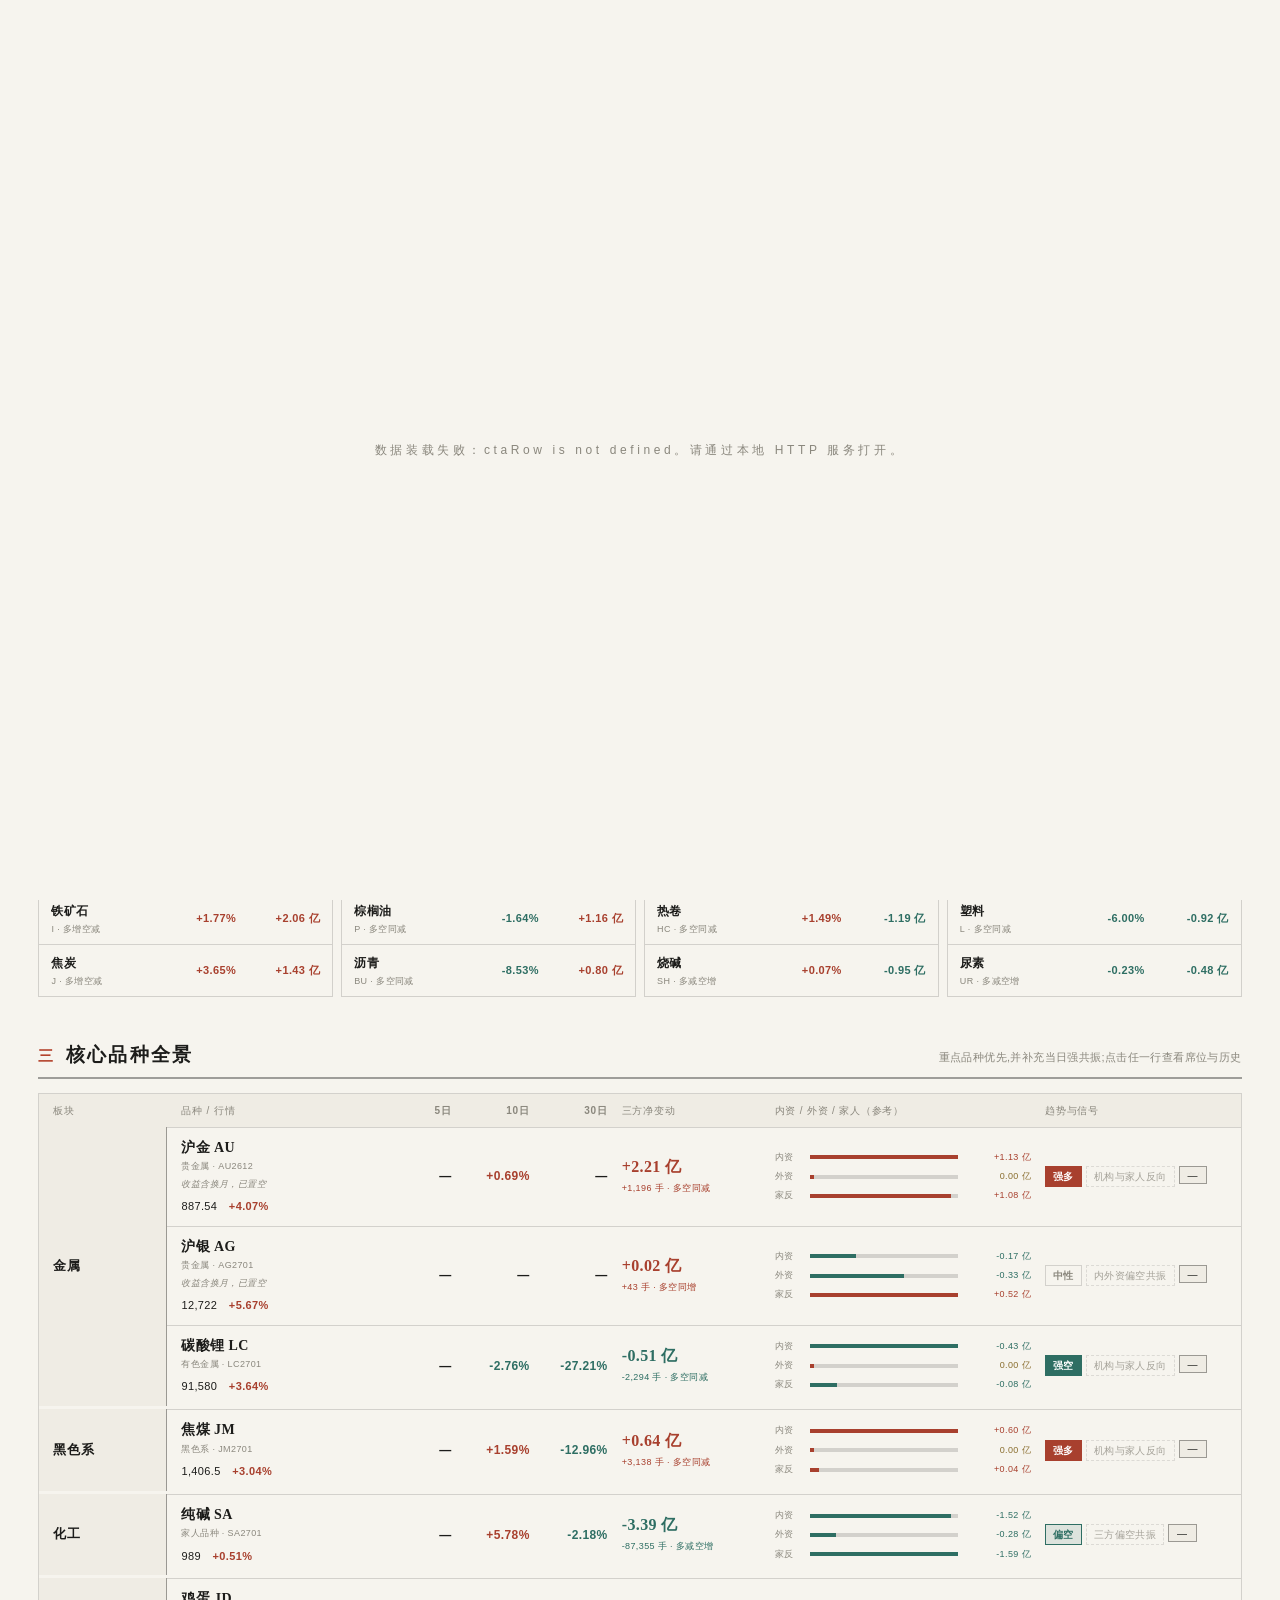
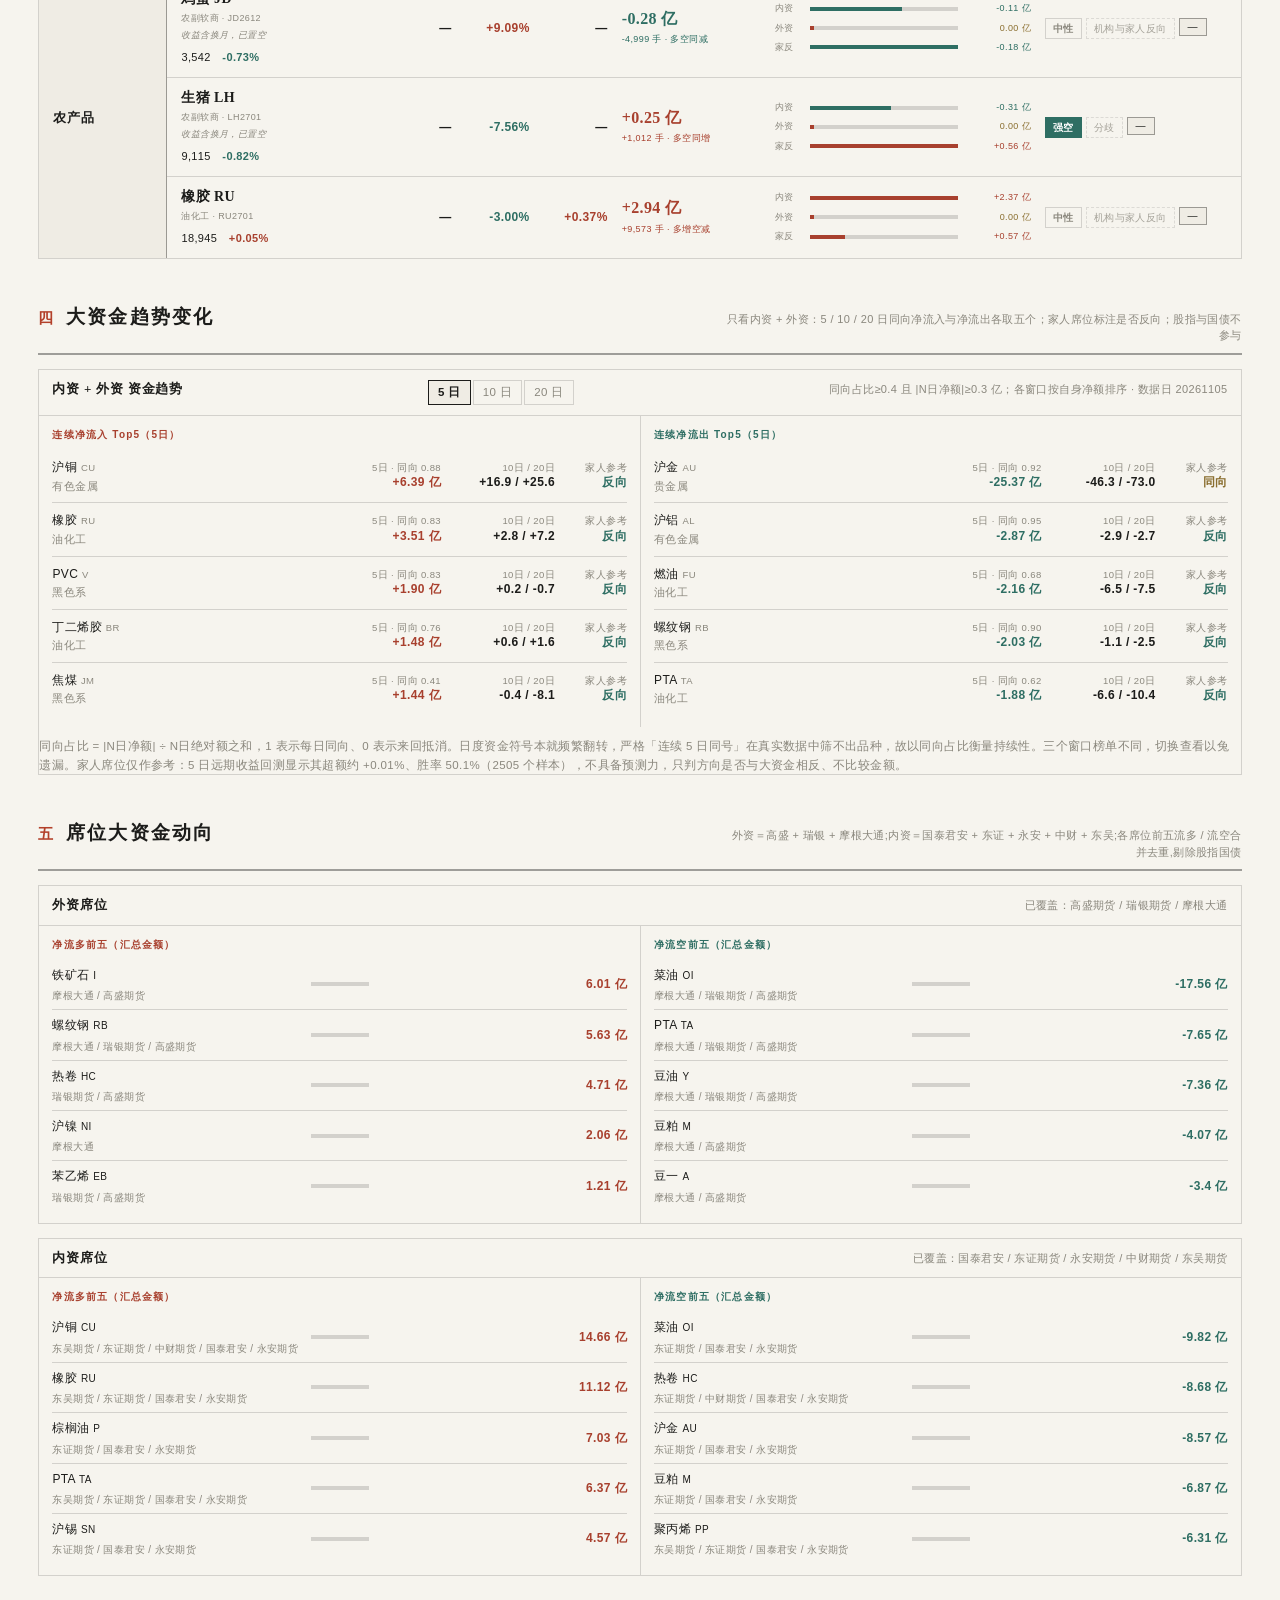
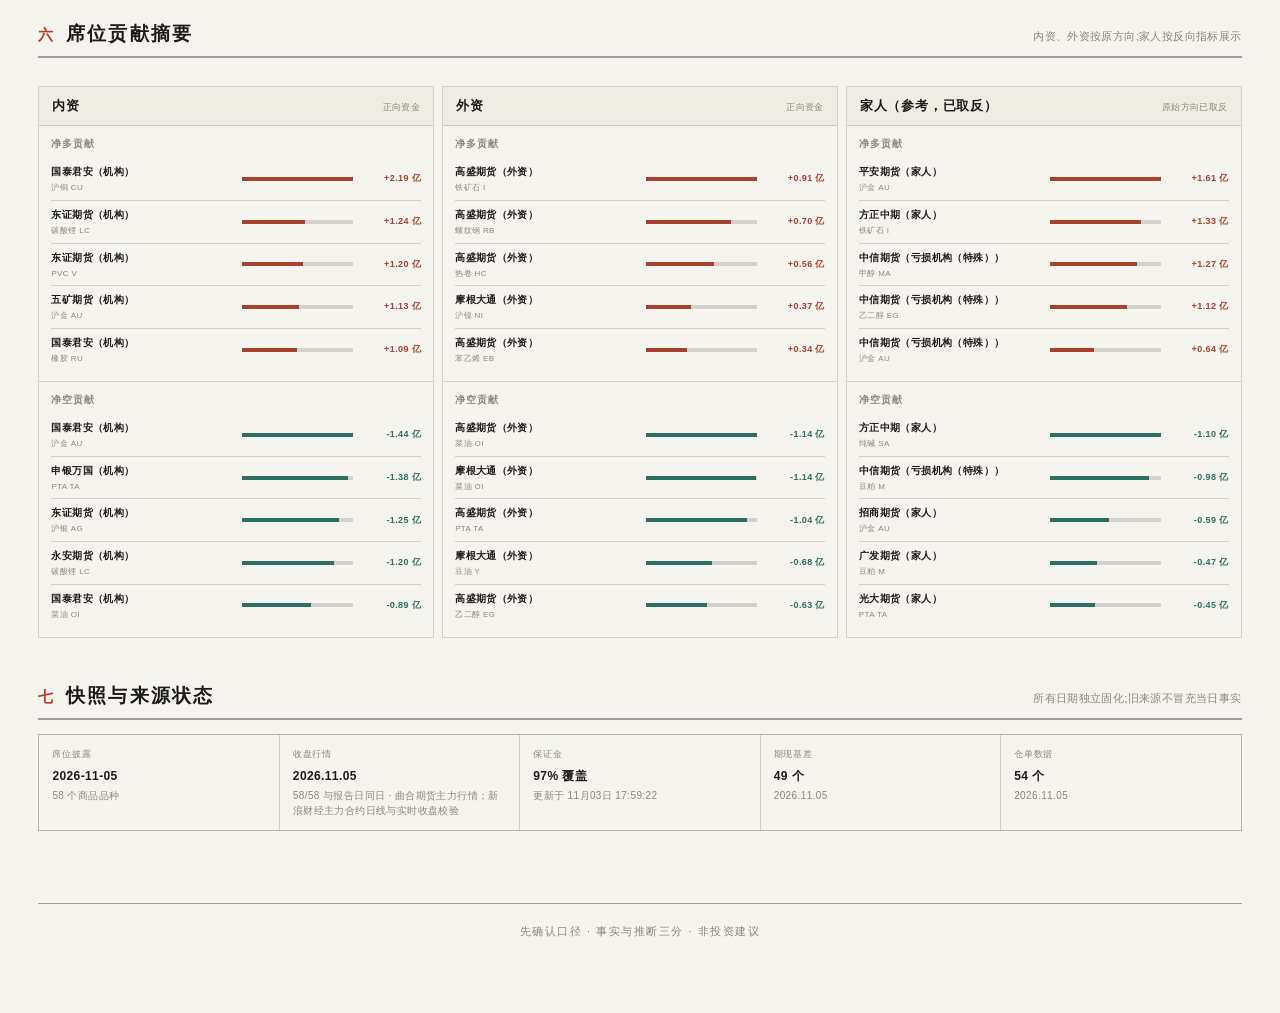
==== index.html @ 6e3cda0b "fix(ui): 修复大资金板块文字溢出；5/10/20 分窗口切换；家人降为参考、CTA 提主位 1) 文字溢出（用户截图反馈）    根因：.netflow-block .sector-item " ====
<!doctype html>
<html lang="zh-CN">
<head>
  <meta charset="utf-8">
  <script>
    /* 主题防闪白：在任何 CSS/图片渲染前恢复持久化主题；
       无保存值时回退跟随系统 prefers-color-scheme */
    (function () {
      try {
        var saved = localStorage.getItem('frv2.theme');
        var theme = (saved === 'dark' || saved === 'light')
          ? saved
          : (window.matchMedia && window.matchMedia('(prefers-color-scheme: dark)').matches ? 'dark' : 'light');
        document.documentElement.setAttribute('data-theme', theme);
      } catch (e) { /* localStorage 不可用时保持 CSS 默认亮色 */ }
    })();
  </script>
  <meta name="viewport" content="width=device-width, initial-scale=1">
  <title>投研全景</title>
  <link rel="icon" href="./favicon.svg" type="image/svg+xml">
  <!--
    正式版 · v2 全套设计(2026-09-04 起为默认首页;旧版设计已下线,历史版本见 git):
    - 数据与交互内核 100% 同源根目录 app.js / history-store.js / journal-sync.js,零拷贝零漂移
    - DOM 骨架保留全部渲染目标 id 与 data-view 事件委托属性,仅视觉层换数字花园设计语言
    - 设计 token 见 styles-v2.css 头部;旧版配色变量在此处做别名映射(--bull→--up 等)
    - 字体走系统栈(--serif/--sans 已含 PingFang/雅黑回退),不请求外网字体,国内首屏无阻塞
  -->
  <!--
    首屏数据预热(2026-10-23):head 解析到这里就把「索引 -> 最新快照」两跳发出去,与 CSS/JS 下载并行。
    必须放在下面的 <link rel=stylesheet> 之前——内联脚本会被未完成的样式表阻塞执行,放后面等于没预热。
    app.js 启动后直接复用 window.__bootData,省掉两整跳串行往返(国内到 github.io 单跳 0.5~2s)。
    失败时返回 null,app.js 自动回退到原来的 fetchWithRetry 路径,不影响可用性。
  -->
  <script>
    window.__bootData = (function () {
      function getJson(url) {
        return fetch(url, {cache: "no-cache"}).then(function (r) {
          if (!r.ok) throw new Error(url + " " + r.status);
          return r.json();
        });
      }
      return getJson("./data/dashboard-meta.json")
        .then(function (meta) {
          return getJson("./data/snapshots/" + meta.latestDate + ".json")
            .then(function (snapshot) { return {meta: meta, snapshot: snapshot}; });
        })
        .catch(function () { return null; });
    })();
  </script>
  <link rel="stylesheet" href="./styles-v2.css?v=20261106-bmtabs">
</head>
<body>
  <div id="app" class="app-shell" data-ready="false">

    <!-- 顶栏(花园式,替代旧侧栏;app.js 以 data-view 属性委托,结构可自由重排) -->
    <header class="site-head">
      <div class="brand">
        <span class="seal">投</span>
        <div class="brand-text">
          <strong class="brand-name">投研工作站</strong>
          <small class="brand-sub">INVESTMENT RESEARCH</small>
        </div>
      </div>
      <nav class="site-nav" aria-label="主导航">
        <button class="nav-item is-active" data-view="overview">总览</button>
        <button class="nav-item" data-view="detail">品种详情</button>
        <button class="nav-item" data-view="instruments">品种全景</button>
        <button class="nav-item" data-view="cta">CTA 评分</button>
        <button class="nav-item" data-view="decisions">交易日志</button>
        <button class="nav-item" data-view="history">历史回看</button>
        <button class="nav-item" data-view="ashare">A股仪表盘</button>
        <button class="nav-item" data-view="usmarket">美股美债</button>
        <button class="nav-item" data-view="macro">观澜</button>
        <button class="taiji" id="themeBtn" type="button" aria-label="日夜切换">
          <svg viewBox="0 0 24 24" aria-hidden="true">
            <circle class="t-ring" cx="12" cy="12" r="9.5"/>
            <path class="t-s" d="M12 2.5a9.5 9.5 0 0 1 0 19 a4.75 4.75 0 0 1 0-9.5 a4.75 4.75 0 0 0 0-9.5z"/>
            <circle class="t-dot" cx="12" cy="12" r="1.7"/>
          </svg>
        </button>
      </nav>
    </header>

    <main class="workspace">

      <!-- 工作区页头 -->
      <header class="workspace-header">
        <div>
          <div class="eyebrow">POSITIONING · MARGIN FLOW · TREND · RISK</div>
          <h1>投研全景</h1>
        </div>
        <div class="header-meta">
          <span class="meta-label">数据日期</span>
          <button id="calBtn" class="date-link" type="button" aria-label="切换数据日期">
            <b id="dateText">—</b>
            <svg viewBox="0 0 24 24" aria-hidden="true"><rect x="3" y="5" width="18" height="16" rx="2"/><path d="M3 10h18M8 3v4M16 3v4"/></svg>
          </button>
          <span id="freshnessBadge" class="status-pill"></span>
          <!-- 日历弹层 -->
          <div id="calPanel" class="cal" hidden>
            <div class="cal-head">
              <button id="calPrev" class="cal-nav" type="button" aria-label="上一月">‹</button>
              <strong id="calTitle">—</strong>
              <button id="calNext" class="cal-nav" type="button" aria-label="下一月">›</button>
            </div>
            <div class="cal-grid cal-week"><span>日</span><span>一</span><span>二</span><span>三</span><span>四</span><span>五</span><span>六</span></div>
            <div id="calDays" class="cal-grid cal-days"></div>
            <p class="cal-foot"><span class="c-dot"></span>有快照的交易日 · 点击切换</p>
          </div>
        </div>
      </header>

      <!-- 一 总览 -->
      <section id="view-overview" class="view is-active" aria-labelledby="overview-title">
        <h2 id="overview-title" class="sr-only">总览</h2>
        <div id="summaryStrip" class="summary-strip"></div>

        <div class="section-heading">
          <div><span class="section-index">一</span><h2>今日三方强共振</h2></div>
          <p>口径:内资 + 外资 − 家人,按三方净保证金金额列示前五多与前五空</p>
        </div>
        <div id="resonanceFocus" class="focus-grid"></div>

        <div class="section-heading">
          <div><span class="section-index">二</span><h2>席位方向潮汐</h2></div>
          <p>三方席位合成净变化 × 主力合约涨跌,区分增仓与减仓驱动</p>
        </div>
        <div id="tideGrid" class="tide-grid"></div>

        <div class="section-heading">
          <div><span class="section-index">三</span><h2>核心品种全景</h2></div>
          <p>重点品种优先,并补充当日强共振;点击任一行查看席位与历史</p>
        </div>
        <div id="corePanorama" class="core-panorama"></div>

        <div class="section-heading">
          <div><span class="section-index">四</span><h2>大资金趋势变化</h2></div>
          <p>只看内资 + 外资：5 / 10 / 20 日同向净流入与净流出各取五个；家人席位标注是否反向；股指与国债不参与</p>
        </div>
        <div id="netFlowGrid" class="netflow-grid"></div>

        <div class="section-heading">
          <div><span class="section-index">五</span><h2>席位大资金动向</h2></div>
          <p>外资＝高盛 + 瑞银 + 摩根大通;内资＝国泰君安 + 东证 + 永安 + 中财 + 东吴;各席位前五流多 / 流空合并去重,剔除股指国债</p>
        </div>
        <div id="seatFlowGrid" class="seatflow-grid"></div>

        <div class="section-heading">
          <div><span class="section-index">六</span><h2>席位贡献摘要</h2></div>
          <p>内资、外资按原方向;家人按反向指标展示</p>
        </div>
        <div id="brokerHighlights" class="broker-highlights"></div>

        <div class="section-heading">
          <div><span class="section-index">七</span><h2>快照与来源状态</h2></div>
          <p>所有日期独立固化;旧来源不冒充当日事实</p>
        </div>
        <div id="overviewStatus" class="overview-status"></div>
      </section>

      <!-- 二 品种详情 -->
      <section id="view-detail" class="view" aria-labelledby="detail-view-title">
        <h2 id="detail-view-title" class="sr-only">品种详情</h2>
        <div class="detail-filter-shell">
          <div class="filter-bar">
            <select id="detailSectorFilter" aria-label="筛选详情板块"><option value="all">全部板块</option></select>
            <select id="detailSymbolFilter" aria-label="选择详情品种"><option value="">选择品种</option></select>
            <label class="search-field"><span class="sr-only">搜索详情品种</span><input id="detailSearchInput" type="search" placeholder="搜索品种或代码"></label>
          </div>
        </div>
        <div id="detailWorkspace"></div>
      </section>

      <!-- 三 品种全景 -->
      <section id="view-instruments" class="view" aria-labelledby="instrument-title">
        <div class="section-heading top-heading">
          <div><span class="section-index">九</span><h2 id="instrument-title">全部品种深度</h2></div>
          <p>存量净持仓、今日边际与保证金净变化同屏对比</p>
        </div>
        <div class="filter-bar">
          <select id="sectorFilter" aria-label="选择板块"><option value="all">全部板块</option></select>
          <select id="symbolFilter" aria-label="选择品种"><option value="all">全部品种</option></select>
          <label class="search-field"><span class="sr-only">搜索品种</span><input id="searchInput" type="search" placeholder="搜索品种或代码"></label>
          <div class="segmented" role="group" aria-label="选择方向">
            <button class="is-active" data-direction="all">全部</button>
            <button data-direction="bullish">净多</button>
            <button data-direction="bearish">净空</button>
          </div>
        </div>
        <div class="instrument-layout instrument-layout-full">
          <div class="table-wrap">
            <table class="instrument-table">
              <thead><tr><th>品种</th><th>席位合成方向</th><th>信号</th><th>收盘 / 涨跌</th><th>三方手数</th><th>内资 / 外资 / 家人反向</th></tr></thead>
              <tbody id="instrumentRows"></tbody>
            </table>
          </div>
        </div>
      </section>

      <!-- 四 CTA 评分 -->
      <section id="view-cta" class="view" aria-labelledby="cta-title">
        <div class="section-heading top-heading">
          <div><span class="section-index">十</span><h2 id="cta-title">CTA 截面评分</h2></div>
          <p>量价、席位存量、席位边际、基差仓单与期权偏度按可用权重重算</p>
        </div>
        <div class="filter-bar">
          <select id="ctaSectorFilter" aria-label="选择 CTA 板块"><option value="all">全部板块</option></select>
          <label class="search-field"><span class="sr-only">搜索 CTA 品种</span><input id="ctaSearchInput" type="search" placeholder="搜索品种或代码"></label>
          <select id="ctaDirectionFilter" aria-label="选择 CTA 方向"><option value="all">全部方向</option><option value="强多">强多</option><option value="偏多">偏多</option><option value="中性">中性</option><option value="偏空">偏空</option><option value="强空">强空</option></select>
          <div class="cta-quick-focus" aria-label="技术观察快捷选择"><span>技术观察</span><button type="button" data-cta-focus-symbol="SC">SC</button><button type="button" data-cta-focus-symbol="AU">AU</button><button type="button" data-cta-focus-symbol="AG">AG</button></div>
        </div>
        <div id="ctaSummary" class="summary-strip cta-summary"></div>
        <div class="cta-layout">
          <div class="table-wrap"><table class="instrument-table cta-table"><thead><tr><th>排名</th><th>品种</th><th>板块</th><th>趋势</th><th>席位</th><th>一致性</th><th>分数</th><th>覆盖</th><th>信号</th></tr></thead><tbody id="ctaRows"></tbody></table></div>
          <aside class="detail-panel cta-detail" aria-live="polite"><div id="ctaDetail"></div><div id="ctaFocusTechnical"></div></aside>
        </div>
      </section>

      <!-- 五 历史回看 -->
      <section id="view-decisions" class="view" aria-labelledby="decision-title">
        <div class="section-heading top-heading">
          <div><span class="section-index">十三</span><h2 id="decision-title">交易日志</h2></div>
          <p>先选交易状态，表单随之增减；选「已平仓」保存 = 发布归档，固定到下方记录（可撤回）；删除 = 本地与云端一并移除</p>
        </div>
        <div class="filter-bar decision-filter-bar">
          <select id="decisionSectorFilter" aria-label="按板块筛选决策品种"><option value="all">全部板块</option></select>
          <select id="decisionSymbolFilter" aria-label="筛选决策品种"><option value="all">全部品种</option></select>
          <label class="search-field"><span class="sr-only">搜索决策品种</span><input id="decisionSearchInput" type="search" placeholder="搜索品种或代码"></label>
        </div>
        <div id="decisionSignals" class="decision-signals"></div>
        <div class="decision-layout">
          <section class="decision-list-shell"><h3>进行中的复盘</h3><div id="decisionList"></div></section>
          <section id="decisionEditor" class="decision-editor"></section>
        </div>
        <div class="section-heading top-heading">
          <div><span class="section-index">十三·甲</span><h2>策略规则</h2></div>
          <p>区间回归与向上突破是两个方向相反的策略,分开记账;规则是稳定文件,改一次写进修订记录;填复盘卡时自动带出当前版本要点</p>
        </div>
        <div id="strategyRulesList" class="strategy-rules-panel"></div>
        <div class="section-heading top-heading">
          <div><span class="section-index">十三·乙</span><h2>月度检视</h2></div>
          <p>分策略胜率/平均盈亏/期望、计划内外期望差、止损后反向统计,加策略规则卡的月度 6 问</p>
        </div>
        <div id="monthlyReviewPanel" class="monthly-review-panel"></div>
        <div class="section-heading top-heading">
          <div><span class="section-index">十四</span><h2>品种历史操作回看</h2></div>
          <div class="history-heading-actions">
            <span id="cloudSyncStatus" class="history-sync-status" title="私有数据仓同步状态"></span>
            <button id="cloudSyncBtn" class="history-export-btn" type="button" title="配置或使用 GitHub Token,把复盘同步到私有数据仓(跨设备)">🔐 云端同步</button>
            <button id="exportUserJournalBtn" class="history-export-btn" type="button" title="备用通道:把工作台新写的复盘导出为 JSON">📤 导出备份</button>
          </div>
          <p>已发布的复盘按品种归档;同一品种的开仓、加仓、减仓、平仓串成时间线;进行中的卡片只留在上方工作区</p>
        </div>
        <div id="historySummary" class="summary-strip history-summary"></div>
        <div class="history-layout">
          <aside id="historySymbolList" class="history-symbol-list" aria-label="历史品种列表"></aside>
          <div id="historyTimeline" class="history-timeline"></div>
        </div>
      </section><section id="view-history" class="view" aria-labelledby="history-title">
        <div class="section-heading top-heading">
          <div><span class="section-index">十一</span><h2 id="history-title">历史快照与信号路径</h2></div>
          <p>按披露日重放,不覆盖旧数据</p>
        </div>
        <div id="historyControls" class="history-controls"></div>
        <div id="historyPanel" class="history-panel"></div>
        <div class="section-heading top-heading">
          <div><span class="section-index">十二</span><h2>数据状态</h2></div>
          <p>披露、保证金、行情与基本面来源分开标记</p>
        </div>
        <div id="statusPanel" class="status-panel"></div>
        <div id="ashareStatusPanel" class="status-panel" style="margin-top:12px"></div>
        <div id="usmarketStatusPanel" class="status-panel" style="margin-top:12px"></div>
        <div id="macroStatusPanel" class="status-panel" style="margin-top:12px"></div>
      </section>

      <!-- A股每日仪表盘(独立子站iframe, 数据与期货完全解耦) -->
      <section id="view-ashare" class="view" aria-labelledby="ashare-title">
        <div class="section-heading top-heading">
          <div><span class="section-index">附</span><h2 id="ashare-title">A股每日仪表盘</h2></div>
          <p>行业轮动 / 资金流向 / 风格与短线情绪 · 按日快照, 与期货数据管道独立</p>
        </div>
        <div class="ashare-wrap">
          <div class="ashare-bar">
            <span id="ashareStatus" class="ashare-status">子站加载中…</span>
            <a id="ashareOpen" class="ashare-open" href="./a-share/" target="_blank" rel="noopener">新窗口打开 ↗</a>
          </div>
          <iframe id="ashareFrame" class="ashare-frame" src="./a-share/" title="A股每日仪表盘" loading="lazy"></iframe>
        </div>
      </section>

      <!-- 美股与美债复盘仪表盘(独立子站iframe, 与期货/A股数据管道完全解耦) -->
      <section id="view-usmarket" class="view" aria-labelledby="usmarket-title">
        <div class="section-heading top-heading">
          <div><span class="section-index">附</span><h2 id="usmarket-title">美股与美债复盘仪表盘</h2></div>
          <p>隔夜速览 / 板块轮动 / 七巨头与AI科技股 / 美元流动性与风险偏好 / 收益率曲线与三因子 · 按美东交易日快照</p>
        </div>
        <div class="ashare-wrap">
          <div class="ashare-bar">
            <span id="usmarketStatus" class="ashare-status">子站加载中…</span>
            <a id="usmarketOpen" class="ashare-open" href="./us-market/" target="_blank" rel="noopener">新窗口打开 ↗</a>
          </div>
          <iframe id="usmarketFrame" class="ashare-frame" src="./us-market/" title="美股与美债复盘仪表盘" loading="lazy"></iframe>
        </div>
      </section>

      <!-- 观澜 · 宏观六变量研究(独立站iframe, 与期货/A股/美股美债数据管道完全解耦;
           独立发布于 macro-workstation-site, 此处仅作统一入口嵌入) -->
      <section id="view-macro" class="view" aria-labelledby="macro-title">
        <div class="section-heading top-heading">
          <div><span class="section-index">附</span><h2 id="macro-title">观澜 · 宏观六变量研究</h2></div>
          <p>六变量状态矩阵 / 六维雷达 / 反证触发 / 事件日历 / 财政脉冲 / 判断检验 · 只看框架是否成立，不追单日涨跌</p>
        </div>
        <div class="ashare-wrap">
          <div class="ashare-bar">
            <span id="macroStatus" class="ashare-status">子站加载中…</span>
            <a id="macroOpen" class="ashare-open" href="https://evanyfm.github.io/macro-workstation-site/" target="_blank" rel="noopener">新窗口打开 ↗</a>
          </div>
          <iframe id="macroFrame" class="ashare-frame" src="https://evanyfm.github.io/macro-workstation-site/" title="观澜 · 宏观六变量研究" loading="lazy"></iframe>
        </div>
      </section>

      <script>
        /* A股子站加载状态提示 */
        (function () {
          var frame = document.getElementById('ashareFrame');
          var status = document.getElementById('ashareStatus');
          if (!frame || !status) return;
          frame.addEventListener('load', function () {
            status.textContent = '子站已就绪 · 站内顶部可切换历史交易日';
            pushTheme();
          });
          frame.addEventListener('error', function () {
            status.textContent = '子站加载失败，请点右侧新窗口打开';
          });
          /* 主站日/夜切换时联动子站 */
          function pushTheme() {
            var t = document.documentElement.getAttribute('data-theme');
            if (frame.contentWindow && (t === 'dark' || t === 'light'))
              frame.contentWindow.postMessage({ type: 'ashare-theme', theme: t }, '*');
          }
          var themeBtn = document.getElementById('themeBtn');
          if (themeBtn) themeBtn.addEventListener('click', function () { setTimeout(pushTheme, 80); });
        })();
        /* A股子站数据状态面板 */
        (function () {
          fetch('./a-share/data/dashboard-meta.json', { cache: 'no-cache' })
            .then(function (r) { if (!r.ok) throw new Error(r.status); return r.json(); })
            .then(function (m) {
              var el = document.getElementById('ashareStatusPanel');
              if (!el) return;
              var dates = m.dates || [];
              var latest = String(dates[0] || '—').replace(/^(\d{4})(\d{2})(\d{2})$/, '$1-$2-$3');
              el.innerHTML = '<section class="status-block"><h3>A股子站</h3><div class="status-list">'
                + '<div class="status-line"><span>快照天数</span><strong>' + dates.length + ' 个交易日</strong></div>'
                + '<div class="status-line"><span>最新快照</span><strong>' + latest + '</strong></div>'
                + '<div class="status-line"><span>索引更新</span><strong>' + (m.generatedAt || '—') + '</strong></div>'
                + '<div class="status-line"><span>数据管道</span><strong>交易日 17:00 自动采集入库</strong></div>'
                + '<div class="status-line"><span>子站视图</span><strong><a href="#" onclick="document.querySelector(\'button[data-view=ashare]\').click();return false;">切到 A股仪表盘 →</a></strong></div>'
                + '</div></section>';
            })
            .catch(function () {
              var el = document.getElementById('ashareStatusPanel');
              if (el) el.innerHTML = '<section class="status-block"><h3>A股子站</h3><div class="status-list"><div class="status-line"><span>状态</span><strong>meta 加载失败</strong></div></div></section>';
            });
        })();
        /* 美股美债子站加载状态提示 */
        (function () {
          var frame = document.getElementById('usmarketFrame');
          var status = document.getElementById('usmarketStatus');
          if (!frame || !status) return;
          frame.addEventListener('load', function () {
            status.textContent = '子站已就绪 · 站内顶部可切换历史交易日';
          });
          frame.addEventListener('error', function () {
            status.textContent = '子站加载失败，请点右侧新窗口打开';
          });
        })();
        /* 观澜（宏观六变量独立站）加载状态提示 */
        (function () {
          var frame = document.getElementById('macroFrame');
          var status = document.getElementById('macroStatus');
          if (!frame || !status) return;
          frame.addEventListener('load', function () {
            status.textContent = '子站已就绪 · 站内可切换六变量页签与复盘时间线';
          });
          frame.addEventListener('error', function () {
            status.textContent = '子站加载失败，请点右侧新窗口打开';
          });
        })();
        /* 观澜数据状态面板（跨域只读 latest.json，GitHub Pages 带 CORS *） */
        (function () {
          fetch('https://evanyfm.github.io/macro-workstation-site/data/latest.json', { cache: 'no-cache' })
            .then(function (r) { if (!r.ok) throw new Error(r.status); return r.json(); })
            .then(function (s) {
              var el = document.getElementById('macroStatusPanel');
              if (!el) return;
              var counts = (s && s.dataHealth && s.dataHealth.counts) || {};
              var asOf = String((s && s.asOf) || '—').replace('T', ' ').replace('+08:00', '');
              var trig = (s && s.triggeredAlerts) || [];
              el.innerHTML = '<section class="status-block"><h3>观澜 · 宏观六变量研究</h3><div class="status-list">'
                + '<div class="status-line"><span>最新快照（北京）</span><strong>' + asOf + '</strong></div>'
                + '<div class="status-line"><span>数据健康</span><strong>可用 ' + (counts.fresh ?? '—') + ' · 过期 ' + (counts.stale ?? '—') + ' · 缺失 ' + (counts.missing ?? '—') + ' · 待核验 ' + (counts.manual ?? '—') + '</strong></div>'
                + '<div class="status-line"><span>反证触发</span><strong>' + (trig.length ? trig.length + ' 条（详见子站主论断条）' : '无') + '</strong></div>'
                + '<div class="status-line"><span>数据管道</span><strong>每日 18:00（北京时间）自动采集入库</strong></div>'
                + '<div class="status-line"><span>子站视图</span><strong><a href="#" onclick="document.querySelector(\'button[data-view=macro]\').click();return false;">切到 观澜 →</a></strong></div>'
                + '</div></section>';
            })
            .catch(function () {
              var el = document.getElementById('macroStatusPanel');
              if (el) el.innerHTML = '<section class="status-block"><h3>观澜 · 宏观六变量研究</h3><div class="status-list"><div class="status-line"><span>状态</span><strong>独立站数据加载失败</strong></div></div></section>';
            });
        })();
        /* 美股美债子站数据状态面板 */
        (function () {
          fetch('./us-market/data/dashboard-meta.json', { cache: 'no-cache' })
            .then(function (r) { if (!r.ok) throw new Error(r.status); return r.json(); })
            .then(function (m) {
              var el = document.getElementById('usmarketStatusPanel');
              if (!el) return;
              var dates = m.dates || [];
              var latest = String(dates[0] || '—').replace(/^(\d{4})(\d{2})(\d{2})$/, '$1-$2-$3');
              el.innerHTML = '<section class="status-block"><h3>美股美债子站</h3><div class="status-list">'
                + '<div class="status-line"><span>快照天数</span><strong>' + dates.length + ' 个交易日</strong></div>'
                + '<div class="status-line"><span>最新快照（美东）</span><strong>' + latest + '</strong></div>'
                + '<div class="status-line"><span>索引更新</span><strong>' + (m.generatedAt || '—') + '</strong></div>'
                + '<div class="status-line"><span>数据管道</span><strong>美股交易日次日 07:00（北京时间）自动采集入库</strong></div>'
                + '<div class="status-line"><span>子站视图</span><strong><a href="#" onclick="document.querySelector(\'button[data-view=usmarket]\').click();return false;">切到 美股美债 →</a></strong></div>'
                + '</div></section>';
            })
            .catch(function () {
              var el = document.getElementById('usmarketStatusPanel');
              if (el) el.innerHTML = '<section class="status-block"><h3>美股美债子站</h3><div class="status-list"><div class="status-line"><span>状态</span><strong>meta 加载失败</strong></div></div></section>';
            });
        })();
      </script>

      <!-- 六 交易日志 -->
      </main>
  </div>
  <div id="loadingState" class="loading-state">正在装载历史快照…</div>

  <script>
    /* 交易日历(月份切换 + 点击日期切快照) */
    (function () {
      var panel = document.getElementById('calPanel');
      var btn = document.getElementById('calBtn');
      var titleEl = document.getElementById('calTitle');
      var daysEl = document.getElementById('calDays');
      var dateText = document.getElementById('dateText');
      var view = new Date(2026, 8, 1);
      var dates = new Set();
      var currentDateKey = '';
      var pad = function(n) { return n < 10 ? '0' + n : '' + n; };
      var key = function(y, m, d) { return y + pad(m + 1) + pad(d); };
      var render = function() {
        var y = view.getFullYear(), m = view.getMonth();
        titleEl.textContent = y + '年' + (m + 1) + '月';
        daysEl.innerHTML = '';
        var first = new Date(y, m, 1).getDay();
        var total = new Date(y, m + 1, 0).getDate();
        for (var i = 0; i < first; i++) daysEl.appendChild(document.createElement('span'));
        for (var d = 1; d <= total; d++) {
          var k = key(y, m, d);
          var el = document.createElement('button');
          el.type = 'button';
          el.className = 'cal-day';
          el.textContent = d;
          if (dates.has(k)) el.classList.add('has-data');
          if (k === currentDateKey) el.classList.add('is-selected');
          (function (dk, el) {
            el.addEventListener('click', function () {
              if (!dates.has(dk)) return;
              currentDateKey = dk;
              if (typeof window.setDate === 'function') window.setDate(dk);
              dateText.textContent = dk.slice(0,4) + '-' + dk.slice(4,6) + '-' + dk.slice(6,8);
              render();
              panel.hidden = true;
            });
          })(k, el);
          daysEl.appendChild(el);
        }
      };
      btn.addEventListener('click', function (e) {
        e.stopPropagation();
        panel.hidden = !panel.hidden;
        if (!panel.hidden) render();
      });
      document.getElementById('calPrev').addEventListener('click', function () { view.setMonth(view.getMonth() - 1); render(); });
      document.getElementById('calNext').addEventListener('click', function () { view.setMonth(view.getMonth() + 1); render(); });
      document.addEventListener('click', function (e) {
        if (!panel.hidden && !panel.contains(e.target) && !btn.contains(e.target)) panel.hidden = true;
      });
      window.initCalendar = function(dateList, currentKey) {
        dates = new Set(dateList || []);
        currentDateKey = currentKey || '';
        if (currentDateKey) {
          dateText.textContent = currentDateKey.slice(0,4) + '-' + currentDateKey.slice(4,6) + '-' + currentDateKey.slice(6,8);
          view = new Date(+currentDateKey.slice(0,4), +currentDateKey.slice(4,6) - 1, +currentDateKey.slice(6,8));
        }
      }
    })();
  </script>

  <script>
    /* 太极日夜钮:与花园站同款交互,data-theme 持久化(独立 key,不影响旧版);
       主题恢复已提前到 <head>,此处只负责按钮状态与切换 */
    (function () {
      var btn = document.getElementById('themeBtn');
      if (!btn) return;
      var root = document.documentElement;
      btn.classList.toggle('is-flipped', root.getAttribute('data-theme') === 'dark');
      btn.addEventListener('click', function () {
        var next = (root.getAttribute('data-theme') || 'light') === 'light' ? 'dark' : 'light';
        root.setAttribute('data-theme', next);
        localStorage.setItem('frv2.theme', next);
        btn.classList.toggle('is-flipped', next === 'dark');
      });
    })();
  </script>
  <script src="./history-store.js?v=20261023-fastboot" defer></script>
  <script src="./journal-sync.js?v=20261023-fastboot" defer></script>
  <script src="./focus-technical-data.js?v=20261023-fastboot" defer></script>
  <script src="./focus-technical.js?v=20261023-fastboot" defer></script>
  <script src="./app.js?v=20261106-bmtabs" defer></script>
</body>
</html>
---- styles-v2.css ----
/* =====================================================================
   期货研究工作站 · v2 全套设计(数字花园风格)
   数据/交互内核 = 根目录 app.js(同源引用);本文件只管视觉。
   要点:
   1) 旧版配色变量全部别名到花园 token(--bull→--up 等),旧类零改写即花园化
   2) --radius: 0 —— 禁圆角;无阴影;几何只用圆环/圆点/细线
   3) 全部 grid 列 minmax(0,1fr),数字 tabular-nums + nowrap,禁换行
   ===================================================================== */

:root {
  /* ---- 花园 token ---- */
  --paper: #f6f4ee;
  --paper-soft: #efece4;
  --ink: #1c1c1a;
  --charcoal: #2b2b28;
  --gray: #8a877d;
  --line: rgba(28, 28, 26, .16);
  --line-strong: rgba(28, 28, 26, .4);
  --cinnabar: #b3402a;
  --up: #a8402e;
  --down: #2e6e63;
  --up-soft: rgba(168, 64, 46, .12);
  --down-soft: rgba(46, 110, 99, .12);
  --neutral: #8a6e2f;
  --neutral-soft: #f0e8d5;
  --serif: "Noto Serif SC", "Songti SC", "SimSun", serif;
  --sans: "Noto Sans SC", "PingFang SC", "Microsoft YaHei", sans-serif;

  /* ---- 旧版变量别名(旧类零改写自动花园化) ---- */
  --bg: var(--paper);
  --surface: var(--paper);
  --surface-subtle: var(--paper-soft);
  --muted: var(--gray);
  --bull: var(--up);
  --bull-soft: var(--up-soft);
  --bear: var(--down);
  --bear-soft: var(--down-soft);
  --amber: var(--cinnabar);
  --amber-soft: rgba(179, 64, 42, .1);
  --blue: var(--charcoal);
  --radius: 0px;
}
html[data-theme="dark"] {
  --paper: #141412;
  --paper-soft: #1b1b18;
  --ink: #e9e6de;
  --charcoal: #d6d3ca;
  --gray: #7d7a71;
  --line: rgba(233, 230, 222, .16);
  --line-strong: rgba(233, 230, 222, .42);
  --cinnabar: #c8503a;
  --up: #d4695a;
  --down: #5aa393;
  --up-soft: rgba(212, 105, 90, .16);
  --down-soft: rgba(90, 163, 147, .16);
  --neutral: #c9a86a;
  --neutral-soft: rgba(201, 168, 106, .14);
}

* { box-sizing: border-box; }
html, body { margin: 0; padding: 0; }
body {
  background: var(--paper);
  color: var(--ink);
  font-family: var(--sans);
  font-size: 13px;
  line-height: 1.7;
  letter-spacing: .03em;
  transition: background .2s, color .2s;
  -webkit-font-smoothing: antialiased;
}
button, input, select, textarea { font: inherit; letter-spacing: inherit; }
button { cursor: pointer; background: none; border: 0; color: inherit; }
button:focus-visible, input:focus-visible, select:focus-visible, textarea:focus-visible { outline: 2px solid var(--cinnabar); outline-offset: 2px; }
.nav-item:active, .focus-card:active, .tide-row:active, .sector-item:active, .detail-action:active { transform: translateY(1px); }
.sr-only { position: absolute; width: 1px; height: 1px; padding: 0; margin: -1px; overflow: hidden; clip: rect(0,0,0,0); white-space: nowrap; border: 0; }
.num { font-variant-numeric: tabular-nums; white-space: nowrap; font-weight: 700; font-feature-settings: "tnum" 1; }
.bull-text { color: var(--up); }
.bear-text { color: var(--down); }
.neutral-text { color: var(--neutral); }
h1, h2, h3 { font-family: var(--serif); }

/* ================= 顶栏(花园式导航) ================= */
.app-shell { min-height: 100vh; }
.site-head {
  position: sticky; top: 0; z-index: 90;
  display: flex; justify-content: space-between; align-items: center; gap: 16px;
  flex-wrap: wrap;
  min-height: 54px; padding: 8px clamp(16px, 3vw, 40px);
  background: color-mix(in srgb, var(--paper) 88%, transparent);
  backdrop-filter: blur(8px);
  border-bottom: 1px solid var(--line);
  transition: background .9s;
}
.brand { display: flex; align-items: baseline; gap: 11px; min-width: 0; }
.seal {
  align-self: center;
  display: grid; place-items: center;
  width: 28px; height: 28px; flex: 0 0 auto;
  border: 1.5px solid var(--cinnabar);
  color: var(--cinnabar);
  font: 600 14px/1 var(--serif);
}
.brand-text { min-width: 0; }
.brand-name { display: block; font: 600 14px/1.3 var(--serif); letter-spacing: .12em; white-space: nowrap; }
.brand-sub { display: block; font: 400 9px/1.4 var(--sans); color: var(--gray); letter-spacing: .28em; white-space: nowrap; }
.site-nav { display: flex; align-items: center; gap: clamp(12px, 1.8vw, 26px); flex-shrink: 0; }
.nav-item {
  position: relative;
  flex: 0 0 auto;
  padding: 4px 0;
  font-size: 14px; color: var(--charcoal);
  white-space: nowrap;
}
.nav-item::after {
  content: ""; position: absolute; left: 0; bottom: 0;
  width: 100%; height: 1px; background: var(--ink);
  transform: scaleX(0); transform-origin: left;
  transition: transform .5s cubic-bezier(.22, 1, .36, 1);
}
.nav-item:hover::after, .nav-item.is-active::after { transform: scaleX(1); }
.taiji { width: 22px; height: 22px; flex: 0 0 auto; }
.taiji svg { width: 22px; height: 22px; display: block; overflow: visible; }
.taiji .t-ring, .taiji .t-s, .taiji .t-dot { fill: none; stroke: currentColor; stroke-width: 1.2; }
.taiji .t-dot { fill: currentColor; stroke: none; }
.taiji .t-s { opacity: 0; transform-origin: 12px 12px; transition: opacity .5s, transform .9s cubic-bezier(.22,1,.36,1); }
.taiji:hover .t-s { opacity: 1; }
.taiji:hover .t-dot { opacity: 0; }
.taiji.is-flipped .t-s { transform: rotate(180deg); }

/* ================= 工作区 ================= */
.workspace { max-width: 1280px; margin: 0 auto; padding: 26px clamp(16px, 3vw, 40px) 72px; }
.workspace-header {
  display: flex; justify-content: space-between; align-items: flex-end; gap: 20px;
  padding-bottom: 18px;
  border-bottom: 2px solid var(--line-strong);
}
.eyebrow { color: var(--cinnabar); font: 600 10px/1.4 var(--sans); letter-spacing: .3em; }
h1 { margin: 8px 0 0; font-size: clamp(24px, 3vw, 34px); font-weight: 600; letter-spacing: .12em; line-height: 1.25; }
.header-meta { display: flex; align-items: center; gap: 10px; flex-shrink: 0; }
.date-select-label { color: var(--gray); font-size: 12px; white-space: nowrap; }
.date-select {
  min-width: 132px; height: 34px;
  border: 1px solid var(--line); background: var(--paper);
  color: var(--ink); padding: 0 10px;
  font: 600 12px/1 var(--sans); font-variant-numeric: tabular-nums;
  white-space: nowrap;
}
.status-pill {
  display: inline-flex; align-items: center; min-height: 30px;
  padding: 0 11px;
  border: 1px solid var(--down); color: var(--down); background: var(--down-soft);
  font-size: 11px; white-space: nowrap;
}
.status-pill.is-stale { color: var(--cinnabar); background: var(--amber-soft); border-color: var(--cinnabar); }

.view { display: none; }
.view.is-active { display: block; animation: view-enter .18s ease-out both; }
@keyframes view-enter { from { opacity: 0; transform: translateY(4px); } }

/* ================= 章节(花园编号) ================= */
.section-heading {
  display: flex; align-items: baseline; justify-content: space-between; gap: 20px;
  margin: 46px 0 14px; padding-bottom: 9px;
  border-bottom: 2px solid var(--line-strong);
}
.section-heading > div { display: flex; align-items: baseline; gap: 12px; min-width: 0; }
.section-heading h2 { margin: 0; font: 600 19px/1.3 var(--serif); letter-spacing: .12em; white-space: nowrap; }
.section-heading p { margin: 0; max-width: 520px; color: var(--gray); font-size: 11px; text-align: right; line-height: 1.5; }
.section-heading.compact { margin-top: 0; }
.section-heading.top-heading { margin-top: 34px; }
.section-index { color: var(--cinnabar); font: 600 15px/1 var(--serif); }

/* ================= 摘要条 ================= */
.summary-strip {
  display: grid; grid-template-columns: repeat(auto-fit, minmax(170px, 1fr)); gap: 1px;
  margin-top: 18px;
  background: var(--line); border: 1px solid var(--line);
}
.summary-card { min-width: 0; min-height: 104px; padding: 14px 16px; background: var(--paper); }
.summary-label { color: var(--gray); font-size: 11px; letter-spacing: .1em; white-space: nowrap; overflow: hidden; text-overflow: ellipsis; }
.summary-value {
  display: block; margin-top: 10px;
  font: 600 24px/1.15 var(--serif);
  font-variant-numeric: tabular-nums; white-space: nowrap;
  overflow: hidden; text-overflow: ellipsis;
}
.summary-note { margin-top: 6px; color: var(--gray); font-size: 11px; line-height: 1.45; overflow-wrap: anywhere; }

/* ================= 总览 · 强共振 ================= */
.focus-grid { display: grid; grid-template-columns: repeat(5, minmax(0, 1fr)); gap: 8px; padding-top: 14px; }
.focus-card {
  position: relative; min-width: 0; min-height: 132px;
  padding: 11px 13px 13px;
  background: var(--paper);
  border: 1px solid var(--line); border-top: 2px solid var(--line-strong);
}
.focus-card.bullish { border-top-color: var(--up); }
.focus-card.bearish { border-top-color: var(--down); }
.focus-head { display: flex; justify-content: space-between; gap: 8px; align-items: baseline; }
.focus-name { font: 600 14px/1.4 var(--serif); letter-spacing: .04em; white-space: nowrap; overflow: hidden; text-overflow: ellipsis; }
.focus-code { color: var(--gray); font: 500 10px/1 var(--sans);
  font-variant-numeric: tabular-nums; white-space: nowrap; }
.focus-amount {
  margin-top: 8px;
  font: 600 21px/1.2 var(--serif);
  font-variant-numeric: tabular-nums; white-space: nowrap;
  overflow: hidden; text-overflow: ellipsis;
}
.focus-sub { margin-top: 4px; color: var(--gray); font-size: 11px; white-space: nowrap; overflow: hidden; text-overflow: ellipsis; }
.signal-track, .micro-track { position: relative; display: block; overflow: hidden; height: 4px; margin-top: 10px; background: var(--line); }
.micro-track { margin-top: 0; }
.signal-fill, .micro-fill { display: block; height: 100%; max-width: 100%; }
.signal-fill.bullish, .micro-fill.bullish { background: var(--up); }
.signal-fill.bearish, .micro-fill.bearish { background: var(--down); }
.focus-tags { display: flex; flex-wrap: wrap; gap: 4px; margin-top: 9px; }
.tag {
  padding: 1px 7px; border: 1px solid var(--line);
  color: var(--gray); font-size: 10px; white-space: nowrap;
}
.tag.bullish { color: var(--up); border-color: var(--up); background: var(--up-soft); }
.tag.bearish { color: var(--down); border-color: var(--down); background: var(--down-soft); }

/* ================= 总览 · 资金潮汐 ================= */
.tide-grid { display: grid; grid-template-columns: repeat(4, minmax(0, 1fr)); gap: 8px; padding-top: 14px; }
.tide-block { min-width: 0; background: var(--paper); border: 1px solid var(--line); border-top: 2px solid var(--line-strong); }
.tide-block.bullish { border-top-color: var(--up); }
.tide-block.bearish { border-top-color: var(--down); }
.tide-block > header {
  display: flex; justify-content: space-between; gap: 10px; align-items: baseline;
  padding: 9px 12px; border-bottom: 1px solid var(--line);
  background: var(--paper-soft);
  font-size: 12px; font-weight: 600;
}
.tide-block > header strong { font: 600 14px/1.3 var(--serif); font-variant-numeric: tabular-nums; white-space: nowrap; }
.tide-row {
  width: 100%; display: grid;
  grid-template-columns: minmax(0, 1fr) 56px 76px; gap: 8px;
  align-items: center; padding: 8px 12px;
  border: 0; border-top: 1px solid var(--line);
  background: transparent; color: var(--ink); text-align: left;
}
.tide-row:first-child { border-top: 0; }
.tide-row:hover { background: var(--paper-soft); }
.tide-row span:first-child { min-width: 0; }
.tide-row strong { display: block; overflow: hidden; text-overflow: ellipsis; white-space: nowrap; font-size: 12px; font-weight: 600; }
.tide-row small { display: block; margin-top: 2px; overflow: hidden; color: var(--gray); font: 500 9px/1.4 var(--sans);
  font-variant-numeric: tabular-nums; text-overflow: ellipsis; white-space: nowrap; }
.tide-return, .tide-amount { text-align: right; font-size: 11px; font-weight: 700; font-variant-numeric: tabular-nums; white-space: nowrap; }

/* ================= 总览 · 关键事件 ================= */
.key-event-list { margin-top: 14px; border: 1px solid var(--line); background: var(--paper); }
.key-event-row {
  width: 100%; display: grid;
  grid-template-columns: 96px minmax(0, 1.6fr) 76px 84px 92px; gap: 12px;
  align-items: center; padding: 9px 13px;
  border: 0; border-top: 1px solid var(--line);
  background: transparent; color: var(--ink); text-align: left;
}
.key-event-row:first-child { border-top: 0; }
.key-event-row:hover { background: var(--paper-soft); }
.key-event-name { min-width: 0; }
.key-event-name strong, .key-event-name b { display: block; font: 600 13px/1.4 var(--serif); white-space: nowrap; overflow: hidden; text-overflow: ellipsis; }
.key-event-row small, .key-event-name small { display: block; color: var(--gray); font-size: 9px; white-space: nowrap; overflow: hidden; text-overflow: ellipsis; }
.key-event-tags { display: flex; flex-wrap: wrap; gap: 4px; min-width: 0; }
.key-event-tags span { padding: 1px 6px; border: 1px solid var(--line); background: var(--paper-soft); color: var(--charcoal); font-size: 9px; white-space: nowrap; }

/* ================= 总览 · 板块速览 ================= */
.sector-grid { display: grid; grid-template-columns: repeat(3, minmax(0, 1fr)); gap: 8px; padding-top: 14px; }
.sector-block { min-width: 0; background: var(--paper); border: 1px solid var(--line); }
.sector-title { display: flex; justify-content: space-between; gap: 10px; padding: 10px 13px; border-bottom: 1px solid var(--line); }
.sector-title strong { font: 600 13px/1.4 var(--serif); letter-spacing: .06em; white-space: nowrap; }
.sector-count { color: var(--gray); font-size: 11px; white-space: nowrap; font-variant-numeric: tabular-nums; }
.sector-sides { display: grid; grid-template-columns: repeat(2, minmax(0, 1fr)); }
.sector-side { padding: 10px 13px 12px; min-width: 0; }
.sector-side + .sector-side { border-left: 1px solid var(--line); }
.side-title { font-size: 10px; font-weight: 600; letter-spacing: .12em; margin-bottom: 7px; white-space: nowrap; }
.sector-item {
  width: 100%; display: grid;
  grid-template-columns: minmax(0, .9fr) 58px minmax(30px, .9fr); gap: 7px;
  align-items: center; padding: 5px 0;
  color: var(--ink); background: transparent;
  border: 0; border-top: 1px solid var(--line);
  font-size: 12px; text-align: left;
}
.sector-item:hover { background: var(--paper-soft); }
.sector-item:active { transform: none; }
.sector-item small { font-size: 10px; }
.sector-item:first-of-type { border-top: 0; }
.sector-item-name { overflow: hidden; text-overflow: ellipsis; white-space: nowrap; }
.sector-item strong { min-width: 0; text-align: right; font-variant-numeric: tabular-nums; white-space: nowrap; }
.sector-meter { display: block; height: 4px; overflow: hidden; background: var(--line); max-width: 100%; }
.sector-meter-fill { display: block; height: 100%; max-width: 100%; }
.sector-meter-fill.bullish { background: var(--up); }
.sector-meter-fill.bearish { background: var(--down); }
.empty-side { color: var(--gray); font-size: 11px; line-height: 1.5; }

/* ================= 总览 · 品种全景 ================= */
.core-panorama { margin-top: 14px; background: var(--paper); border: 1px solid var(--line); }
.panorama-group + .panorama-group { border-top: 3px solid var(--paper); }
.panorama-group { display: grid; grid-template-columns: 128px minmax(0, 1fr); }
.panorama-group > header {
  display: flex; align-items: center;
  padding: 12px 14px; border-right: 1px solid var(--line-strong);
  background: var(--paper-soft);
  font: 600 13px/1.4 var(--serif); letter-spacing: .06em;
}
.panorama-group-rows { min-width: 0; }

.panorama-head { display: grid; grid-template-columns: 128px minmax(140px, .9fr) minmax(120px, .7fr) minmax(220px, 1.25fr) minmax(120px, .8fr); gap: 14px; align-items: center; padding: 8px 14px; background: var(--paper-soft); color: var(--gray); font-size: 10px; letter-spacing: .08em; }
.panorama-row { display: grid; grid-template-columns: minmax(140px, .9fr) minmax(120px, .7fr) minmax(220px, 1.25fr) minmax(120px, .8fr); gap: 14px; align-items: center; }
.panorama-row { width: 100%; min-height: 64px; padding: 10px 14px; border: 0; border-top: 1px solid var(--line); background: transparent; color: var(--ink); text-align: left; }
.panorama-row:hover { background: var(--paper-soft); }
.panorama-name strong, .panorama-name small, .panorama-name em { display: block; }
.panorama-name strong { font: 600 14px/1.4 var(--serif); }
.panorama-name small { margin-top: 2px; color: var(--gray); font-size: 9px; white-space: nowrap; overflow: hidden; text-overflow: ellipsis; }
.panorama-name em { margin-top: 5px; font-size: 11px; font-style: normal; font-variant-numeric: tabular-nums; white-space: nowrap; overflow: hidden; text-overflow: ellipsis; }
.panorama-name em b { margin-left: 8px; }
.panorama-signal strong, .panorama-signal small { display: block; }
.panorama-signal strong { font: 600 16px/1.3 var(--serif); font-variant-numeric: tabular-nums; white-space: nowrap; }
.panorama-signal small { margin-top: 3px; font-size: 9px; white-space: nowrap; }
.panorama-tags { display: flex; flex-wrap: wrap; gap: 4px; min-width: 0; }

/* ================= 总览 · 席位 ================= */
.broker-highlights { display: grid; grid-template-columns: repeat(3, minmax(0, 1fr)); gap: 8px; padding-top: 14px; }
.broker-highlight { min-width: 0; background: var(--paper); border: 1px solid var(--line); }
.broker-highlight > header { display: flex; justify-content: space-between; align-items: baseline; gap: 10px; padding: 10px 13px; border-bottom: 1px solid var(--line); background: var(--paper-soft); }
.broker-highlight > header strong { font: 600 13px/1.4 var(--serif); letter-spacing: .06em; white-space: nowrap; }
.broker-highlight > header small { color: var(--gray); font-size: 9px; white-space: nowrap; }
.broker-highlight-sides { display: block; }
.broker-highlight-sides section { min-width: 0; padding: 9px 12px 11px; }
.broker-highlight-sides section + section { border-top: 1px solid var(--line); }
.broker-highlight-sides h3 { margin: 0 0 6px; font-size: 10px; letter-spacing: .1em; color: var(--gray); }
.broker-highlight-row {
  width: 100%; display: grid;
  grid-template-columns: minmax(0, 1fr) minmax(30px, .6fr) 62px; gap: 6px;
  align-items: center; padding: 5px 0;
  border: 0; border-top: 1px solid var(--line);
  background: transparent; color: var(--ink); text-align: left;
}
.broker-highlight-row:first-of-type { border-top: 0; }
.broker-highlight-row:hover { background: var(--paper-soft); }
.broker-highlight-row span:first-child { min-width: 0; }
.broker-highlight-row span strong, .broker-highlight-row span small { display: block; overflow: hidden; text-overflow: ellipsis; white-space: nowrap; }
.broker-highlight-row span strong { font-size: 10px; font-weight: 600; }
.broker-highlight-row span small { margin-top: 1px; color: var(--gray); font-size: 8px; }
.broker-highlight-row > strong { text-align: right; font-size: 9px; font-variant-numeric: tabular-nums; white-space: nowrap; }

/* ================= 总览 · 来源状态 ================= */
.overview-status { display: grid; grid-template-columns: repeat(auto-fit, minmax(180px, 1fr)); gap: 1px; margin-top: 14px; background: var(--line); border: 1px solid var(--line); }
.overview-status article { min-width: 0; padding: 12px 13px; background: var(--paper); }
.overview-status span, .overview-status strong, .overview-status small { display: block; }
.overview-status span { color: var(--gray); font-size: 9px; letter-spacing: .08em; }
.overview-status strong { margin-top: 6px; overflow-wrap: anywhere; font: 600 12px/1.4 var(--sans); }
.overview-status small { margin-top: 3px; color: var(--gray); font-size: 10px; line-height: 1.5; overflow-wrap: anywhere; }

/* ================= 筛选条 ================= */
.filter-bar { display: flex; gap: 9px; align-items: center; padding: 12px 0; }
.search-field { flex: 1; min-width: 0; }
.search-field input, .filter-bar select {
  width: 100%; height: 34px;
  border: 1px solid var(--line); background: var(--paper);
  color: var(--ink); padding: 0 10px;
}
.search-field input:focus, .filter-bar select:focus { outline: none; border-color: var(--line-strong); }
.filter-bar select { flex: 0 0 150px; white-space: nowrap; }
#symbolFilter { flex-basis: 210px; }
.detail-filter-shell { margin-top: 16px; padding-bottom: 10px; border-bottom: 1px solid var(--line); }
.detail-filter-shell .filter-bar { padding: 0; }
#detailSymbolFilter { flex: 0 1 300px; }
.segmented { display: inline-flex; border: 1px solid var(--line); background: var(--paper); flex-shrink: 0; }
.segmented button { min-width: 56px; height: 32px; border: 0; border-left: 1px solid var(--line); background: transparent; color: var(--gray); font-size: 12px; white-space: nowrap; }
.segmented button:first-child { border-left: 0; }
.segmented button.is-active { background: var(--ink); color: var(--paper); }

/* ================= 全景表 ================= */
.instrument-layout { display: block; }
.instrument-layout-full .table-wrap { width: 100%; }
.table-wrap { overflow: auto; background: var(--paper); border: 1px solid var(--line); }
.instrument-table { width: 100%; border-collapse: collapse; min-width: 1000px; }
.instrument-table th:nth-child(1), .instrument-table td:nth-child(1) { min-width: 130px; }
.instrument-table th:nth-child(2), .instrument-table td:nth-child(2) { min-width: 112px; }
.instrument-table th:nth-child(3), .instrument-table td:nth-child(3) { min-width: 96px; }
.instrument-table th {
  position: sticky; top: 0; z-index: 2;
  background: var(--paper-soft); color: var(--gray);
  text-align: left; padding: 8px 12px;
  font: 600 10px/1.5 var(--sans); letter-spacing: .1em;
  border-bottom: 1px solid var(--line); white-space: nowrap;
}
.instrument-table td { padding: 9px 12px; border-top: 1px solid var(--line); vertical-align: middle; font-size: 11px; }
.instrument-table tbody tr { cursor: pointer; }
.instrument-table tbody tr:hover, .instrument-table tbody tr.is-active, .instrument-table tbody tr.is-selected { background: var(--paper-soft); }
.instrument-name button { display: block; padding: 0; border: 0; background: transparent; color: var(--ink); font: 600 13px/1.4 var(--serif); text-align: left; }
.instrument-name button:hover, .instrument-name button:focus-visible { color: var(--cinnabar); text-decoration: underline; text-underline-offset: 3px; }
.instrument-name small { color: var(--gray); font: 500 10px/1.4 var(--sans);
  font-variant-numeric: tabular-nums; }

.group-bars { display: grid; gap: 4px; min-width: 200px; max-width: 100%; }
.group-line { display: grid; grid-template-columns: 28px minmax(24px, 1fr) 66px; gap: 7px; align-items: center; min-width: 0; }
.group-line label { color: var(--gray); font-size: 9px; white-space: nowrap; }
.group-line output { text-align: right; font-variant-numeric: tabular-nums; font-size: 9px; white-space: nowrap; }

/* ================= 详情面板(全景右栏 + CTA) ================= */
.detail-panel { position: sticky; top: 68px; min-height: 520px; padding: 16px; background: var(--paper); border: 1px solid var(--line); }
.detail-empty { color: var(--gray); line-height: 1.7; }
.detail-header { display: flex; justify-content: space-between; gap: 12px; padding-bottom: 12px; border-bottom: 2px solid var(--line-strong); }
.detail-header h3 { margin: 0; font-size: 21px; letter-spacing: .06em; }
.detail-header p { margin: 4px 0 0; color: var(--gray); font-size: 10px; }
.detail-side { display: flex; align-items: flex-start; gap: 14px; text-align: right; }
.detail-market { display: grid; grid-template-columns: auto auto; gap: 12px; }
.detail-quote strong { display: block; font-size: 16px; font-variant-numeric: tabular-nums; white-space: nowrap; }
.detail-quote small { display: block; margin-bottom: 3px; color: var(--gray); font-size: 9px; white-space: nowrap; }
.detail-direction { font-weight: 600; font-family: var(--serif); }
.detail-metrics { display: grid; grid-template-columns: repeat(2, minmax(0, 1fr)); gap: 1px; margin-top: 12px; background: var(--line); border: 1px solid var(--line); }
.detail-metric { padding: 10px; background: var(--paper-soft); min-width: 0; }
.detail-metric span { display: block; color: var(--gray); font-size: 9px; white-space: nowrap; overflow: hidden; text-overflow: ellipsis; }
.detail-metric strong { display: block; margin-top: 4px; font-size: 13px; font-variant-numeric: tabular-nums; white-space: nowrap; overflow: hidden; text-overflow: ellipsis; }
.detail-section { margin-top: 15px; }
.detail-section h4 { margin: 0 0 8px; font-size: 11px; letter-spacing: .1em; color: var(--gray); font-weight: 600; }

.position-visual { display: grid; grid-template-columns: minmax(0, 1fr) 56px; gap: 7px; align-items: center; min-width: 0; }
.position-track { position: relative; height: 7px; overflow: hidden; background: var(--line); }
.position-axis { position: absolute; z-index: 2; top: -1px; bottom: -1px; left: 50%; width: 1px; background: var(--line-strong); }
.position-fill { position: absolute; top: 0; bottom: 0; }
.position-fill.bullish { background: var(--up); }
.position-fill.bearish { background: var(--down); }
.position-visual output { text-align: right; font-variant-numeric: tabular-nums; font-size: 9px; white-space: nowrap; }
.seat-rank-grid { display: grid; grid-template-columns: repeat(2, minmax(0, 1fr)); gap: 9px; }
.seat-rank-list { min-width: 0; border: 1px solid var(--line); background: var(--paper-soft); }
.seat-rank-title { display: flex; justify-content: space-between; gap: 8px; padding: 7px 9px; border-bottom: 1px solid var(--line); font-size: 10px; font-weight: 600; }
.seat-rank-row { display: grid; grid-template-columns: minmax(0, 1fr) auto auto; gap: 8px; align-items: center; padding: 7px 9px; border-top: 1px solid var(--line); font-size: 10px; }
.seat-rank-row:first-of-type { border-top: 0; }
.seat-rank-name { overflow: hidden; text-overflow: ellipsis; white-space: nowrap; }
.seat-rank-name small { display: block; margin-top: 1px; color: var(--gray); font-size: 8px; }
.seat-flow { display: flex; min-width: 0; justify-content: flex-end; gap: 7px; text-align: right; font-weight: 700; font-variant-numeric: tabular-nums; white-space: nowrap; }

.spark-wrap { height: 92px; padding: 8px; background: var(--paper-soft); border: 1px solid var(--line); }
.spark-wrap svg { width: 100%; height: 100%; overflow: visible; }
.spark-axis { stroke: var(--line-strong); stroke-width: 1; stroke-dasharray: 3 3; }
.spark-grid { stroke: var(--line); stroke-width: 1; stroke-dasharray: 2 3; }
.spark-zero { stroke: var(--gray); stroke-width: 1.25; }
.spark-y-axis { stroke: var(--line-strong); stroke-width: 1; }
.spark-label { fill: var(--gray); font-size: 10px; font-variant-numeric: tabular-nums; }
.spark-line { fill: none; stroke: var(--up); stroke-width: 2; vector-effect: non-scaling-stroke; }
.spark-line.bearish { stroke: var(--down); }
.spark-price-line { fill: none; stroke: var(--ink); stroke-width: 2; vector-effect: non-scaling-stroke; }
.spark-price-label { fill: var(--ink); }

/* ================= 历史回看视图 ================= */
.history-controls { display: flex; gap: 10px; align-items: center; padding: 12px 0; flex-wrap: wrap; }
.history-controls select { height: 34px; border: 1px solid var(--line); background: var(--paper); color: var(--ink); padding: 0 10px; min-width: 220px; }
.history-panel { display: grid; grid-template-columns: minmax(0, 1fr) 320px; gap: 12px; }
.history-chart, .history-table, .status-block { background: var(--paper); border: 1px solid var(--line); padding: 15px; min-width: 0; }
.history-chart h3, .history-table h3, .status-block h3 { margin: 0 0 12px; font: 600 14px/1.4 var(--serif); letter-spacing: .06em; }
.history-chart-head { display: flex; align-items: center; justify-content: space-between; gap: 12px; }
.history-chart-head span { color: var(--gray); font-size: 10px; }
.history-chart-head i, .history-chart-head b { display: inline-block; width: 15px; height: 2px; margin: 0 4px 3px 8px; background: var(--up); }
.history-chart-head b { background: var(--ink); }
.history-chart-head i.bearish { background: var(--down); }
.history-chart-head i.neutral { background: var(--gray); }
.large-spark { height: 240px; }
.large-spark svg { width: 100%; height: 100%; }
.history-rows { display: grid; }
.history-row { display: grid; grid-template-columns: 86px minmax(0, 1fr) minmax(0, 1fr); gap: 10px; padding: 7px 0; border-top: 1px solid var(--line); font-size: 10px; }
.history-row:first-child { border-top: 0; }
.status-panel { display: grid; grid-template-columns: repeat(3, minmax(0, 1fr)); gap: 10px; padding-top: 14px; }
.status-list { display: grid; gap: 6px; }
.status-line { display: flex; justify-content: space-between; gap: 12px; padding-top: 6px; border-top: 1px solid var(--line); color: var(--gray); font-size: 11px; }
.status-line strong { color: var(--ink); text-align: right; }
.loading-state {
  position: fixed; inset: 0; display: grid; place-items: center;
  background: var(--paper); color: var(--gray);
  font-size: 12px; letter-spacing: .3em; z-index: 300;
  transition: opacity .6s;
}
.app-shell[data-ready="true"] + .loading-state { display: none; }

/* ================= 品种详情视图 ================= */
.instrument-detail-hero {
  position: sticky; top: 54px; z-index: 7;
  display: grid; grid-template-columns: minmax(0, 1fr) auto; gap: 22px; align-items: center;
  min-height: 96px; padding: 12px 0;
  background: color-mix(in srgb, var(--paper) 96%, transparent);
  border-bottom: 2px solid var(--line-strong);
}
.instrument-detail-title { display: flex; align-items: center; gap: 12px; min-width: 0; }
.instrument-sector-mark { width: 9px; height: 9px; flex: 0 0 auto; background: var(--cinnabar); }
.instrument-detail-title p { margin: 0 0 4px; color: var(--gray); font-size: 11px; }
.instrument-detail-title h2 { margin: 0; font: 600 27px/1.1 var(--serif); letter-spacing: .04em; }
.instrument-detail-title h2 em { color: var(--gray); font: 500 14px/1 var(--sans);
  font-variant-numeric: tabular-nums; font-style: normal; }
.contract-pill { align-self: end; padding: 4px 9px; border: 1px solid var(--line); background: var(--paper); color: var(--gray); font-size: 10px; white-space: nowrap; font-variant-numeric: tabular-nums; }
.instrument-detail-quote { display: grid; grid-template-columns: repeat(4, auto); border-left: 1px solid var(--line); }
.instrument-detail-quote > div { min-width: 100px; padding: 4px 15px; border-right: 1px solid var(--line); }
.instrument-detail-quote small, .instrument-detail-quote strong { display: block; }
.instrument-detail-quote small { margin-bottom: 5px; color: var(--gray); font-size: 9px; white-space: nowrap; }
.instrument-detail-quote strong { font-size: 16px; font-variant-numeric: tabular-nums; white-space: nowrap; }
.detail-source-notice { margin: 15px 0 12px; padding: 9px 13px; border-left: 3px solid var(--cinnabar); background: var(--amber-soft); color: var(--charcoal); font-size: 11px; line-height: 1.55; }
.detail-source-notice strong { margin-right: 9px; }
.evidence-rail { display: grid; grid-template-columns: repeat(auto-fit, minmax(190px, 1fr)); background: var(--line); border: 1px solid var(--line); gap: 1px; }
.evidence-rail article { position: relative; min-width: 0; min-height: 104px; padding: 14px; background: var(--paper); }
.evidence-rail article > span { position: absolute; top: 11px; right: 12px; color: var(--gray); font: 500 10px/1 var(--sans);
  font-variant-numeric: tabular-nums; }
.evidence-rail article small, .evidence-rail article strong { display: block; }
.evidence-rail article small { margin-bottom: 8px; color: var(--gray); font-size: 10px; }
.evidence-rail article strong { padding-right: 20px; font: 600 15px/1.25 var(--serif); font-variant-numeric: tabular-nums; }
.evidence-rail article p { margin: 8px 0 0; color: var(--gray); font-size: 9px; line-height: 1.5; }
.evidence-rail article.decision { background: var(--neutral-soft); }
.detail-subnav { position: sticky; top: 96px; z-index: 6; display: flex; margin: 18px 0 12px; overflow-x: auto; background: var(--paper); border-bottom: 1px solid var(--line-strong); }
.detail-subnav button { flex: 0 0 auto; padding: 9px 15px; border: 0; border-bottom: 3px solid transparent; background: transparent; color: var(--gray); font-size: 11px; font-weight: 600; white-space: nowrap; }
.detail-subnav button:hover, .detail-subnav button.is-active { color: var(--ink); border-bottom-color: var(--cinnabar); }
.detail-dashboard-grid { display: grid; grid-template-columns: minmax(0, 2.1fr) minmax(260px, .9fr); gap: 12px; scroll-margin-top: 150px; }
.detail-surface { min-width: 0; padding: 16px; background: var(--paper); border: 1px solid var(--line); }
.detail-section-head { display: flex; justify-content: space-between; align-items: flex-start; gap: 16px; margin-bottom: 12px; }
.detail-section-head small { color: var(--cinnabar); font: 600 9px/1 var(--sans); letter-spacing: .2em; }
.detail-section-head h3 { margin: 4px 0 0; font: 600 17px/1.3 var(--serif); letter-spacing: .06em; }
.detail-section-head p { margin: 6px 0 0; color: var(--gray); font-size: 9px; text-align: right; }
.detail-legend { color: var(--gray); font-size: 9px; white-space: nowrap; }
.detail-legend i, .detail-legend b { display: inline-block; width: 15px; height: 3px; margin: 0 4px 2px 9px; }
.detail-legend i { background: var(--line-strong); }
.detail-legend b { background: var(--up); }
.combo-chart-wrap { min-height: 280px; }
.detail-combo-chart { width: 100%; height: 300px; overflow: visible; }
.detail-grid { stroke: var(--line); stroke-width: 1; }
.detail-zero { stroke: var(--gray); stroke-width: 1.4; }
.detail-axis-label { fill: var(--gray); font-size: 9px; font-variant-numeric: tabular-nums; }
.detail-price-line { fill: none; stroke: var(--line-strong); stroke-width: 2.2; vector-effect: non-scaling-stroke; }
.detail-flow-bar { opacity: .78; }
.detail-flow-bar.bullish { fill: var(--up); }
.detail-flow-bar.bearish { fill: var(--down); }
.detail-chart-foot { display: flex; flex-wrap: wrap; gap: 20px; padding-top: 10px; border-top: 1px solid var(--line); color: var(--gray); font-size: 10px; }
.executive-surface dl { margin: 0; }
.executive-surface dl div { padding: 11px 0; border-top: 1px solid var(--line); }
.executive-surface dt { font-size: 11px; font-weight: 600; }
.executive-surface dd { margin: 5px 0 0; color: var(--gray); font-size: 10px; line-height: 1.6; }
.detail-action { width: 100%; min-height: 34px; margin-top: 13px; border: 1px solid var(--ink); background: var(--ink); color: var(--paper); font-size: 11px; font-weight: 600; white-space: nowrap; }
.detail-action:hover { opacity: .88; }
.detail-action.secondary { margin-top: 6px; background: var(--paper); color: var(--ink); }
.detail-wide-section { margin-top: 12px; scroll-margin-top: 150px; }
.position-matrix { border-top: 1px solid var(--line-strong); }
.position-matrix-head, .position-matrix-row { display: grid; grid-template-columns: 100px minmax(0, 1.4fr) 104px 104px minmax(0, .8fr); gap: 14px; align-items: center; min-height: 46px; border-bottom: 1px solid var(--line); }
.position-matrix-head { min-height: 32px; color: var(--gray); font-size: 9px; }
.position-matrix-row b, .position-matrix-row strong, .position-matrix-row span { font-size: 11px; }
.position-matrix-row > strong { font-variant-numeric: tabular-nums; }
.position-matrix-row > span:last-child { font-weight: 700; }
.detail-ranks { margin-top: 15px; }
.detail-stamp { padding: 3px 7px; background: var(--down-soft); color: var(--down); font-size: 9px; white-space: nowrap; }
.detail-stamp.bullish { background: var(--up-soft); color: var(--up); }
.detail-stamp.bearish { background: var(--down-soft); color: var(--down); }
.detail-stamp.neutral { background: var(--paper-soft); color: var(--gray); }
.technical-summary { display: grid; grid-template-columns: 140px minmax(0, 1fr) 170px; border: 1px solid var(--line); background: var(--line); gap: 1px; }
.technical-summary > div { min-width: 0; min-height: 72px; padding: 13px; background: var(--paper-soft); }
.technical-summary small, .technical-summary strong { display: block; }
.technical-summary small { color: var(--gray); font-size: 9px; }
.technical-summary strong { margin-top: 8px; font-size: 13px; line-height: 1.35; font-variant-numeric: tabular-nums; }
.technical-layer-grid { display: grid; grid-template-columns: repeat(3, minmax(0, 1fr)); gap: 1px; margin-top: 12px; border: 1px solid var(--line); background: var(--line); }
.technical-layer-grid article { min-width: 0; padding: 14px; background: var(--paper); }
.technical-layer-grid article > span { color: var(--cinnabar); font: 600 9px/1 var(--sans); letter-spacing: .2em; }
.technical-layer-grid h4 { min-height: 36px; margin: 8px 0 11px; font: 600 14px/1.35 var(--serif); }
.technical-layer-grid dl { margin: 0; }
.technical-layer-grid dl div { display: flex; justify-content: space-between; gap: 10px; padding: 6px 0; border-top: 1px solid var(--line); }
.technical-layer-grid dt, .technical-layer-grid dd { margin: 0; font-size: 10px; }
.technical-layer-grid dt { color: var(--gray); }
.technical-layer-grid dd { font-weight: 600; font-variant-numeric: tabular-nums; white-space: nowrap; }
.technical-layer-grid article:nth-child(2) dd, .technical-layer-grid article:nth-child(3) dd { white-space: normal; text-align: right; }
.technical-readout { display: grid; grid-template-columns: repeat(3, minmax(0, 1fr)); gap: 12px; margin-top: 12px; }
.technical-readout > div { min-width: 0; padding: 12px 13px; border-left: 3px solid var(--line); background: var(--paper-soft); }
.technical-readout > div:nth-child(2) { border-left-color: var(--cinnabar); }
.technical-readout > div:nth-child(3) { border-left-color: var(--gray); }
.technical-readout b { font-size: 11px; }
.technical-readout p { margin: 6px 0 0; color: var(--ink); font-size: 12px; font-weight: 500; line-height: 1.65; }
.technical-limit { margin-top: 12px; padding: 11px 13px; border-left: 3px solid var(--gray); background: var(--paper-soft); }
.technical-limit b { font-size: 11px; }
.technical-limit p { margin: 6px 0 0; color: var(--gray); font-size: 10px; line-height: 1.65; }
.compact-technical { min-width: 0; }
.technical-period-grid { display: grid; grid-template-columns: repeat(2, minmax(0, 1fr)); gap: 8px; }
.technical-period-card { min-width: 0; padding: 11px; border: 1px solid var(--line); background: var(--paper-soft); }
.technical-period-card header { display: flex; align-items: center; justify-content: space-between; gap: 10px; padding-bottom: 8px; border-bottom: 1px solid var(--line); }
.technical-period-card header span { color: var(--cinnabar); font: 600 9px/1 var(--sans); letter-spacing: .2em; }
.technical-period-card header strong { font: 600 14px/1.3 var(--serif); }
.technical-period-card dl { margin: 0; }
.technical-period-card dl div { padding: 7px 0; border-bottom: 1px solid var(--line); }
.technical-period-card dl div:last-child { border-bottom: 0; }
.technical-period-card dt, .technical-period-card dd { margin: 0; }
.technical-period-card dt { color: var(--gray); font-size: 9px; }
.technical-period-card dd { margin-top: 3px; font-size: 11px; font-weight: 600; line-height: 1.45; }
.technical-compact-read { margin-top: 8px; padding: 8px 11px; border-left: 3px solid var(--cinnabar); background: var(--paper-soft); }
.technical-compact-read p { margin: 0; font-size: 11px; line-height: 1.6; }
.technical-compact-read p + p { margin-top: 4px; }
.detail-panel-note { margin: 12px 0 0; padding-top: 10px; border-top: 1px solid var(--line); color: var(--gray); font-size: 10px; line-height: 1.6; }
.fundamental-grid { display: grid; grid-template-columns: repeat(2, minmax(0, 1fr)); border-top: 1px solid var(--line); border-left: 1px solid var(--line); }
.fundamental-grid div { min-height: 78px; padding: 11px; border-right: 1px solid var(--line); border-bottom: 1px solid var(--line); min-width: 0; }
.fundamental-grid small, .fundamental-grid strong, .fundamental-grid span { display: block; }
.fundamental-grid small, .fundamental-grid span { color: var(--gray); font-size: 9px; line-height: 1.45; }
.fundamental-grid strong { margin: 6px 0; font-size: 12px; }
.fundamental-surface { grid-column: 1 / -1; }
.fundamental-evidence-grid { display: grid; grid-template-columns: repeat(4, minmax(0, 1fr)); gap: 9px; }
.fundamental-fact { min-width: 0; min-height: 120px; padding: 13px; border: 1px solid var(--line); background: var(--paper); }
.fundamental-fact small, .fundamental-fact strong { display: block; }
.fundamental-fact small { color: var(--cinnabar); font: 600 9px/1.4 var(--sans); letter-spacing: .16em; }
.fundamental-fact strong { margin-top: 7px; font: 600 16px/1.3 var(--serif); font-variant-numeric: tabular-nums; }
.fundamental-fact p { margin: 6px 0 0; color: var(--gray); font-size: 10px; line-height: 1.55; }
.fundamental-fact a { display: inline-block; margin-top: 7px; color: var(--gray); font-size: 9px; text-decoration: underline; text-underline-offset: 2px; }
.fundamental-fact.is-pending { background: var(--paper-soft); }
.fundamental-fact.is-pending strong { color: var(--gray); }
.fundamental-fact.has-observations { border-top: 3px solid var(--cinnabar); }
.fundamental-observations { display: grid; gap: 6px; padding: 0; margin: 9px 0 0; list-style: none; }
.fundamental-observations li { display: grid; grid-template-columns: minmax(0, 1fr) auto; gap: 2px 8px; padding-top: 6px; border-top: 1px solid var(--line); }
.fundamental-observations b { min-width: 0; font-size: 11px; line-height: 1.4; }
.fundamental-observations span { color: var(--ink); font-size: 12px; font-weight: 600; font-variant-numeric: tabular-nums; white-space: nowrap; }
.fundamental-observations em { grid-column: 1 / -1; color: var(--gray); font-size: 9px; font-style: normal; }
.fundamental-fact.chart-fact { grid-column: span 2; min-height: 210px; }
.fact-line-chart { display: block; width: 100%; height: 150px; margin-top: 8px; overflow: visible; }
.fact-line-chart line { stroke: var(--line); stroke-width: 1; }
.fact-line-chart polyline { fill: none; stroke: var(--charcoal); stroke-width: 2; }
.fact-line-chart text { fill: var(--gray); font-size: 9px; font-variant-numeric: tabular-nums; }
.fact-chart-empty { display: grid; place-items: center; height: 130px; color: var(--gray); font-size: 11px; }
.data-gap { min-height: 160px; display: grid; place-content: center; padding: 22px; border: 1px dashed var(--line); background: var(--paper-soft); text-align: center; }
.data-gap strong { font: 600 13px/1.4 var(--serif); }
.data-gap p { max-width: 440px; margin: 8px auto 0; color: var(--gray); font-size: 10px; line-height: 1.6; }
.event-layout { display: grid; grid-template-columns: 220px minmax(0, 1fr); gap: 22px; padding-top: 14px; border-top: 1px solid var(--line-strong); }
.research-gap { min-height: 138px; display: grid; place-content: center; padding: 16px; border: 1px dashed var(--line); text-align: center; }
.research-gap strong, .research-gap span { display: block; }
.research-gap span { margin-top: 6px; color: var(--cinnabar); font: 600 17px/1.3 var(--serif); }
.research-gap p { margin: 8px 0 0; color: var(--gray); font-size: 9px; line-height: 1.5; }
.event-timeline { display: grid; grid-template-columns: repeat(5, minmax(0, 1fr)); gap: 14px; }
.event-timeline div { min-width: 0; padding-left: 11px; border-left: 2px solid var(--cinnabar); }
.event-timeline time, .event-timeline b { display: block; }
.event-timeline time { color: var(--gray); font: 500 9px/1 var(--sans);
  font-variant-numeric: tabular-nums; }
.event-timeline b { margin: 6px 0; font: 600 12px/1.4 var(--sans); }
.event-timeline p { margin: 0; color: var(--gray); font-size: 9px; line-height: 1.5; }

/* ================= 交易日志视图 ================= */
.decision-signals { display: grid; grid-template-columns: repeat(2, minmax(0, 1fr)); gap: 9px; margin-top: 14px; }
.decision-filter-bar { padding-bottom: 0; }
.decision-filter-bar select { flex: 0 1 240px; }
.decision-signal {
  display: flex; align-items: center; justify-content: space-between; gap: 14px;
  padding: 11px 13px;
  background: var(--paper); border: 1px solid var(--line); border-left: 3px solid var(--line-strong);
  min-width: 0;
}
.decision-signal.bullish { border-left-color: var(--up); }
.decision-signal.bearish { border-left-color: var(--down); }
.decision-signal strong, .decision-signal small { display: block; }
.decision-signal strong { font: 600 14px/1.4 var(--serif); }
.decision-signal small { margin-top: 3px; color: var(--gray); font-size: 10px; }
.decision-choices { display: flex; gap: 5px; flex-shrink: 0; }
.decision-choices button { padding: 4px 9px; border: 1px solid var(--line); background: var(--paper-soft); color: var(--gray); font-size: 10px; white-space: nowrap; }
.decision-choices button.is-active { border-color: var(--ink); background: var(--ink); color: var(--paper); }
.decision-pagination { grid-column: 1 / -1; display: flex; justify-content: center; gap: 5px; padding: 5px 0; }
.decision-pagination button { min-width: 30px; height: 30px; border: 1px solid var(--line); background: var(--paper); color: var(--gray); font-variant-numeric: tabular-nums; }
.decision-pagination button.is-active { border-color: var(--ink); background: var(--ink); color: var(--paper); }
.decision-layout { display: grid; grid-template-columns: 270px minmax(0, 1fr); gap: 12px; margin-top: 18px; align-items: start; }
.decision-list-shell, .decision-editor { min-width: 0; padding: 14px; background: var(--paper); border: 1px solid var(--line); }
.decision-list-shell h3 { margin: 0 0 10px; font: 600 15px/1.4 var(--serif); letter-spacing: .08em; }
.decision-list-item { width: 100%; display: flex; justify-content: space-between; gap: 8px; padding: 9px 10px; border: 0; border-top: 1px solid var(--line); background: transparent; color: var(--ink); text-align: left; }
.decision-list-item:hover { background: var(--paper-soft); }
.decision-list-item.is-active { background: var(--amber-soft); }
.decision-list-item strong, .decision-list-item small { display: block; }
.decision-list-item strong { font: 600 13px/1.4 var(--serif); }
.decision-list-item small { margin-top: 2px; color: var(--gray); font-size: 9px; }
.decision-list-item em { color: var(--gray); font-size: 9px; font-style: normal; white-space: nowrap; }
.decision-editor form > header { display: flex; justify-content: space-between; gap: 14px; align-items: end; padding-bottom: 12px; border-bottom: 2px solid var(--line-strong); }
.decision-editor h3 { margin: 3px 0 0; font: 600 19px/1.3 var(--serif); letter-spacing: .05em; }
.decision-editor header small { color: var(--gray); font-size: 9px; }
.decision-market-facts { display: flex; gap: 14px; align-items: baseline; flex-wrap: wrap; }
.decision-facts { display: flex; flex-wrap: wrap; gap: 12px; padding: 10px 0; color: var(--gray); font-size: 10px; }
.decision-evidence { margin: 0 0 12px; border: 1px solid var(--line); background: var(--paper-soft); }
.decision-evidence summary { padding: 8px 11px; color: var(--gray); font-size: 10px; cursor: pointer; }
.decision-evidence[open] summary { border-bottom: 1px solid var(--line); }
.decision-ranks { margin: 10px; }
.decision-form-grid { display: grid; grid-template-columns: repeat(2, minmax(0, 1fr)); gap: 10px; }
.decision-form-grid label { display: grid; gap: 5px; color: var(--gray); font-size: 10px; }
.decision-form-grid label.wide { grid-column: 1 / -1; }
.decision-form-grid input, .decision-form-grid select, .decision-form-grid textarea { width: 100%; padding: 7px 9px; border: 1px solid var(--line); background: var(--paper); color: var(--ink); resize: vertical; }
.decision-form-grid input:focus, .decision-form-grid select:focus, .decision-form-grid textarea:focus { outline: none; border-color: var(--line-strong); }
.decision-due, .form-message { margin: 10px 0 0; color: var(--gray); font-size: 10px; }
.form-message { color: var(--up); font-weight: 600; }
.decision-save { min-height: 34px; margin-top: 10px; padding: 0 16px; border: 1px solid var(--ink); background: var(--ink); color: var(--paper); font-size: 11px; font-weight: 600; }
.decision-save:hover { opacity: .88; }
/* 草稿选「已平仓」后提交按钮即发布动作，用朱砂色与普通保存区分 */
.decision-save.decision-publish { border-color: var(--cinnabar); background: var(--cinnabar); }
.decision-form-actions { display: flex; gap: 8px; align-items: center; flex-wrap: wrap; }
.decision-delete { min-height: 34px; margin-top: 10px; padding: 0 12px; border: 1px solid var(--line); background: var(--paper); color: var(--gray); font-size: 11px; }
.decision-delete:hover { color: var(--down); border-color: var(--down); }
/* 发布归档主按钮：朱砂色系（--cinnabar），与保存(墨色)形成语义区分 */
.decision-publish { min-height: 34px; margin-top: 10px; padding: 0 16px; border: 1px solid var(--cinnabar); background: var(--cinnabar); color: var(--paper); font-size: 11px; font-weight: 600; }
.decision-publish:hover { opacity: .88; }
/* 编辑卡右上角模式徽章：进行中(蓝灰) vs 已归档(暗) */
.decision-mode-badge { font-style: normal; font-size: 11px; font-weight: 600; padding: 3px 9px; border: 1px solid var(--line); white-space: nowrap; }
.decision-mode-badge.draft { color: var(--up); border-color: currentColor; }
.decision-mode-badge.published { color: var(--gray); background: var(--paper-soft); }
/* 归档时间线行内删除按钮：默认弱化，悬停转朱砂 */
.history-delete-btn:hover { color: var(--cinnabar); border-color: var(--cinnabar); }
button.decision-signal { width: 100%; text-align: left; font: inherit; color: inherit; }
.decision-signal em.decision-signal-status { font-style: normal; font-size: 12px; font-weight: 600; white-space: nowrap; }
.decision-attr-grid { display: grid; grid-template-columns: repeat(5, minmax(0, 1fr)); gap: 8px; border: 1px solid var(--line); padding: 10px 12px; background: var(--paper-soft); }
.decision-attr-grid label { display: grid; gap: 4px; font-size: 11px; color: var(--gray); }
.decision-attr-grid select { border: 1px solid var(--line); background: var(--paper); padding: 5px 6px; color: var(--ink); }
.decision-attr-title { grid-column: 1 / -1; font-size: 12px; font-weight: 600; color: var(--ink); }

/* ================= CTA 视图 ================= */
.cta-summary { grid-template-columns: repeat(4, minmax(0, 1fr)); margin: 14px 0; }
.cta-layout { display: grid; grid-template-columns: minmax(0, 1fr) 380px; gap: 12px; align-items: start; }
.cta-table { min-width: 650px; }
.cta-table td strong, .cta-table td small { display: block; }
.cta-table td small { color: var(--gray); font: 500 9px/1.4 var(--sans);
  font-variant-numeric: tabular-nums; }
.cta-score { font-size: 16px !important; font-weight: 600; font-variant-numeric: tabular-nums; font-family: var(--serif); }
.cta-detail { min-height: 0; max-height: calc(100dvh - 88px); overflow-y: auto; overscroll-behavior: contain; }
.cta-detail h3 { margin: 4px 0 0; font: 600 22px/1.3 var(--serif); letter-spacing: .04em; }
.cta-detail h3 small { color: var(--gray); font: 500 11px/1 var(--sans);
  font-variant-numeric: tabular-nums; }
.cta-detail-score { margin: 14px 0 3px; font: 600 32px/1.2 var(--serif); font-variant-numeric: tabular-nums; }
.cta-detail-score small { font-size: 12px; }
.cta-detail > p { margin: 0 0 12px; color: var(--gray); font-size: 10px; line-height: 1.6; }
.cta-factor-list article { padding: 9px 0; border-top: 1px solid var(--line); }
.cta-factor-list article > div { display: flex; justify-content: space-between; gap: 12px; }
.cta-factor-list article p { margin: 4px 0 0; color: var(--gray); font-size: 9px; line-height: 1.55; }
.cta-metal4d { margin-top: 14px; padding-top: 11px; border-top: 2px solid var(--ink); }
.cta-metal4d-head { display: flex; justify-content: space-between; gap: 12px; align-items: center; }
.cta-metal4d-head small, .cta-metal4d > p { color: var(--gray); font-size: 9px; }
.cta-metal4d h4 { margin: 2px 0 0; font: 600 14px/1.4 var(--serif); }
.cta-quick-focus { display: inline-flex; align-items: center; gap: 5px; font-size: 10px; color: var(--gray); }
.cta-quick-focus button { padding: 4px 7px; border: 1px solid var(--line); background: var(--paper); color: var(--ink); font: 600 10px/1 var(--sans); }
.cta-quick-focus button:hover, .cta-quick-focus button:focus-visible { border-color: var(--cinnabar); color: var(--cinnabar); outline: none; }
.focus-technical { margin-top: 14px; padding-top: 12px; border-top: 2px solid var(--ink); }
.focus-technical-head { display: flex; justify-content: space-between; gap: 12px; align-items: baseline; }
.focus-technical h4 { margin: 2px 0 0; font: 600 15px/1.4 var(--serif); }
.focus-technical-head small, .focus-technical p, .focus-technical li { color: var(--ink); font-size: 12px; line-height: 1.7; }
.focus-technical-score { font: 600 20px/1 var(--serif); font-variant-numeric: tabular-nums; }
.focus-technical-chart { width: 100%; height: 126px; margin: 8px 0; border: 1px solid var(--line); background: var(--paper-soft); }
.focus-technical ul { margin: 8px 0; padding-left: 18px; }
.focus-technical details { border-top: 1px solid var(--line); padding-top: 8px; font-size: 10px; }
.focus-technical summary { cursor: pointer; color: var(--ink); }
.focus-technical details p { margin: 6px 0 0; }

/* ================= 品种历史操作回看 ================= */
.history-summary { margin-bottom: 20px; }
.history-layout { display: grid; grid-template-columns: 230px minmax(0, 1fr); gap: 26px; align-items: start; }
/* 花园目录样式:一条静止竖轨 + 圆点节点;当前项朱砂实心点;无滚动条,列表自然展开 */
.history-symbol-list { display: grid; gap: 0; border-left: 1px solid var(--line); position: static; max-height: none; overflow: visible; align-content: start; }
/* 品种选择器：搜索 + 下拉筛选（替代整列品种清单） */
.history-symbol-picker { display: grid; gap: 8px; padding: 11px 4px 11px 22px; }
.history-symbol-picker input, .history-symbol-picker select {
  width: 100%; padding: 7px 9px; border: 1px solid var(--line); background: var(--paper); color: var(--ink); font-size: 11px;
}
.history-symbol-picker input:focus, .history-symbol-picker select:focus { outline: none; border-color: var(--line-strong); }
.history-symbol-hint { margin: 0; color: var(--gray); font-size: 10px; }
/* 交易状态一级选择 + 品种/日期匹配行 */
.decision-form-grid label.status-primary select { font-size: 12px; font-weight: 600; }
.decision-match { display: flex; align-items: center; gap: 8px; flex-wrap: wrap; }
.decision-match select, .decision-match input[type="date"] { flex: 1; min-width: 180px; padding: 7px 9px; border: 1px solid var(--line); background: var(--paper); color: var(--ink); }
.decision-match .decision-attr-title { white-space: nowrap; }
/* 日期匹配：弹层日历触发钮（样式对齐表单输入框） */
.decision-match .decision-match-date {
  flex: 1; min-width: 180px; padding: 7px 9px; text-align: left;
  border: 1px dashed var(--line-strong); background: var(--paper); color: var(--gray);
  font-size: 11px; cursor: pointer;
}
.decision-match .decision-match-date:hover { border-color: var(--cinnabar); color: var(--ink); }
.decision-match .decision-match-date.has-value { border-style: solid; color: var(--ink); }
/* 通用日历弹层：fixed 定位跟随锚点，视觉沿用顶栏日历。
   注意双类选择器：必须压过 .cal 基类的 absolute 定位（基类在表更后方） */
.cal.cal-pop { position: fixed; top: 0; left: 0; width: 264px; box-shadow: 0 12px 30px rgba(0, 0, 0, .16); }
.cal.cal-pop .cal-day.is-selected { background: var(--cinnabar); color: var(--paper); }
.history-symbol-item {
  position: relative;
  display: grid; grid-template-columns: minmax(0, 1fr) auto; gap: 2px 10px;
  align-items: baseline;
  width: 100%; padding: 11px 4px 11px 22px;
  border: 0; background: none;
  text-align: left;
}
.history-symbol-item::before {
  content: ""; position: absolute; left: -3.5px; top: 50%; transform: translateY(-50%);
  width: 6px; height: 6px; border-radius: 50%;
  background: var(--line-strong);
  transition: background .3s;
}
.history-symbol-item:hover { background: none; }
.history-symbol-item:hover::before { background: var(--ink); }
.history-symbol-item.is-active { background: none; box-shadow: none; border: 0; }
.history-symbol-item.is-active::before { background: var(--cinnabar); width: 7px; height: 7px; left: -4px; }
.history-symbol-item strong {
  display: block;
  font: 500 15px/1.5 var(--serif); letter-spacing: .06em;
  color: var(--gray);
  white-space: nowrap; overflow: hidden; text-overflow: ellipsis;
  transition: color .3s;
}
.history-symbol-item.is-active strong { color: var(--ink); font-weight: 600; }
.history-symbol-item small {
  grid-column: 1 / -1;
  display: block; margin-top: 0; color: var(--gray); font-size: 10px;
  font-variant-numeric: tabular-nums; white-space: nowrap; overflow: hidden; text-overflow: ellipsis;
}
.history-symbol-item em { font: 400 11px/1 var(--sans);
  font-variant-numeric: tabular-nums; color: var(--gray); font-style: normal; white-space: nowrap;
  align-self: start; margin-top: 5px; }
.history-symbol-item.is-active em { color: var(--cinnabar); }
.history-timeline { display: grid; gap: 10px; min-width: 0; }
.history-timeline-head { display: flex; justify-content: space-between; align-items: baseline; gap: 16px; padding: 4px 2px 8px; border-bottom: 2px solid var(--line-strong); flex-wrap: wrap; }
.history-timeline-head h3 { margin: 0; font: 600 17px/1.4 var(--serif); letter-spacing: .06em; }
.history-timeline-head span { color: var(--gray); font-size: 12px; }
.history-timeline-head b { font-size: 13px; }
.history-entry { padding: 12px 15px; border: 1px solid var(--line); border-left-width: 3px; background: var(--paper); min-width: 0; }
.history-entry.is-executed { border-left-color: var(--up); }
.history-entry.is-observe { border-left-color: var(--line); background: var(--paper-soft); }
.history-entry > header { display: flex; flex-wrap: wrap; align-items: center; gap: 6px 12px; }
.history-date { font: 600 12px/1 var(--sans);
  font-variant-numeric: tabular-nums; }
.history-date i { margin-left: 4px; padding: 0 5px; border: 1px solid var(--cinnabar); border-radius: 50%; font-style: normal; font-size: 10px; color: var(--cinnabar); cursor: help; }
.history-badge { padding: 1px 8px; font-size: 11px; font-weight: 600; white-space: nowrap; }
.history-badge-observation { background: var(--neutral-soft); color: var(--neutral); }
.history-badge-trade { background: var(--up-soft); color: var(--up); }
.history-badge-narrative { background: var(--down-soft); color: var(--down); }
.history-badge-source { padding: 1px 8px; border: 1px dashed var(--line); font-size: 11px; color: var(--gray); white-space: nowrap; }
.history-instrument { font-size: 12px; color: var(--ink); }
.history-strategy-source { font-size: 11px; color: var(--charcoal); }
.history-exec-flag { margin-left: auto; font: 600 11px/1 var(--sans);
  font-variant-numeric: tabular-nums; font-style: normal; white-space: nowrap; }
.is-executed .history-exec-flag { color: var(--up); }
.is-observe .history-exec-flag { color: var(--gray); }
.history-pnl { margin-top: 7px; font: 700 15px/1.2 var(--sans);
  font-variant-numeric: tabular-nums; font-variant-numeric: tabular-nums; }
.history-event-chain { display: flex; flex-wrap: wrap; align-items: stretch; gap: 6px; margin-top: 9px; }
.history-chain-title { align-self: center; font-size: 11px; color: var(--gray); white-space: nowrap; }
.history-event { display: grid; gap: 1px; padding: 5px 9px; border: 1px solid var(--line); background: var(--paper-soft); font-size: 11px; min-width: 0; }
.history-event b { font-size: 11px; color: var(--gray); font-weight: 600; white-space: nowrap; }
.history-event strong { font: 700 13px/1 var(--sans);
  font-variant-numeric: tabular-nums; font-variant-numeric: tabular-nums; white-space: nowrap; }
.history-event i { font-size: 10px; color: var(--neutral); font-style: normal; }
.history-event-open strong { color: var(--up); }
.history-event-close strong { color: var(--down); }
.history-event-add strong { color: var(--neutral); }
.history-event-arrow { align-self: center; color: var(--gray); font-size: 12px; }
.history-ratings { display: flex; flex-wrap: wrap; gap: 6px; margin-top: 9px; }
.history-ratings span { display: grid; gap: 1px; padding: 3px 8px; border: 1px solid var(--line); background: var(--paper-soft); }
.history-ratings small { font-size: 10px; color: var(--gray); white-space: nowrap; }
.history-ratings b { font-size: 11px; white-space: nowrap; }
.history-attribution { display: flex; flex-wrap: wrap; align-items: stretch; gap: 6px; margin-top: 9px; }
.history-attribution-item { display: grid; gap: 1px; padding: 3px 8px; border-left: 2px solid var(--line); }
.history-attribution-item small { font-size: 10px; color: var(--gray); white-space: nowrap; }
.history-attribution-item b { font-size: 11px; white-space: nowrap; }
.history-narrative { margin: 9px 0 0; font-size: 12px; line-height: 1.7; color: var(--ink); }
.history-no-trade { margin: 9px 0 0; font-size: 12px; color: var(--neutral); }
.history-review { margin-top: 10px; }
.history-review summary { cursor: pointer; font-size: 11px; color: var(--charcoal); text-decoration: underline; text-underline-offset: 3px; }
.history-review p { margin: 8px 0 0; font-size: 12px; line-height: 1.7; white-space: pre-wrap; }
.history-plan { display: grid; gap: 4px; margin-top: 10px; padding: 8px 10px; border-left: 2px solid var(--charcoal); background: var(--paper-soft); }
.history-plan span { display: grid; grid-template-columns: 76px minmax(0, 1fr); gap: 8px; align-items: baseline; }
.history-plan small { font-size: 10px; color: var(--gray); white-space: nowrap; }
.history-plan b { font-size: 12px; font-weight: 500; line-height: 1.6; }
.history-heading-actions { display: flex; align-items: center; gap: 8px; flex-wrap: wrap; }
.history-export-btn { padding: 5px 12px; border: 1px solid var(--cinnabar); background: var(--paper); color: var(--cinnabar); font-size: 12px; cursor: pointer; white-space: nowrap; }
.history-export-btn:hover:not(:disabled) { background: var(--amber-soft); }
.history-export-btn:disabled { opacity: .6; cursor: default; }
.history-sync-status { font-size: 11px; color: var(--gray); align-self: center; white-space: nowrap; }

/* ================= 历史复盘修订 ================= */
.history-edit-btn {
  flex: 0 0 auto;
  padding: 1px 9px;
  border: 1px solid var(--line-strong);
  color: var(--charcoal);
  font-size: 11px;
  white-space: nowrap;
  transition: color .3s, border-color .3s;
}
.history-edit-btn:hover { color: var(--cinnabar); border-color: var(--cinnabar); }
.obs-kv-grid { display: grid; gap: 6px; grid-column: 1 / -1; }
.obs-kv-row { display: grid; grid-template-columns: minmax(96px, .6fr) minmax(0, 1fr); gap: 8px; }
.obs-kv-row input[readonly] { color: var(--gray); background: var(--paper-soft); }

/* ================= 顶栏日历弹层 ================= */
.meta-label { color: var(--gray); font-size: 12px; white-space: nowrap; }
.date-link {
  display: inline-flex; align-items: center; gap: 8px;
  color: var(--ink);
  border-bottom: 1px solid var(--line);
  padding-bottom: 2px;
  white-space: nowrap;
}
.date-link:hover { color: var(--cinnabar); border-bottom-color: var(--cinnabar); }
.date-link b { font: 600 13px/1 var(--sans); letter-spacing: .08em; font-variant-numeric: tabular-nums; }
.date-link svg { width: 14px; height: 14px; fill: none; stroke: currentColor; stroke-width: 1.6; stroke-linecap: round; stroke-linejoin: round; }
.cal {
  position: absolute; top: calc(100% + 6px); right: 0;
  width: 264px;
  background: var(--paper);
  border: 1px solid var(--line-strong);
  padding: 14px;
  z-index: 100;
  transition: background .9s;
}
.header-meta { position: relative; }
.cal-head { display: flex; justify-content: space-between; align-items: center; margin-bottom: 8px; }
.cal-head strong { font: 600 14px/1 var(--serif); letter-spacing: .1em; }
.cal-nav {
  width: 26px; height: 26px;
  display: grid; place-items: center;
  border: 1px solid var(--line);
  color: var(--gray); font-size: 15px; line-height: 1;
}
.cal-nav:hover { color: var(--ink); background: var(--paper-soft); }
.cal-grid { display: grid; grid-template-columns: repeat(7, minmax(0, 1fr)); gap: 2px; }
.cal-week span { text-align: center; font-size: 10px; color: var(--gray); padding: 4px 0; }
.cal-days { row-gap: 3px; }
.cal-day {
  position: relative;
  height: 28px;
  display: grid; place-items: center;
  font: 500 11px/1 var(--sans);
  font-variant-numeric: tabular-nums;
  color: var(--charcoal);
  white-space: nowrap;
}
.cal-day:hover { background: var(--paper-soft); }
.cal-day.has-data::after {
  content: ""; position: absolute; bottom: 3px; left: 50%; transform: translateX(-50%);
  width: 4px; height: 4px; border-radius: 50%; background: var(--cinnabar);
}
.cal-day.is-selected { background: var(--ink); color: var(--paper); }
.cal-day.is-selected::after { background: var(--paper); }
.cal-day.weekend { color: var(--gray); opacity: .55; }
.cal-foot { margin: 10px 0 0; display: flex; align-items: center; gap: 7px; font-size: 10px; color: var(--gray); letter-spacing: .1em; }

/* ================= 品种全景 · 5/10/30 日列 ================= */
/* 表头与数据行对齐:head 第一列 128px = panorama-group 板块列;数字列固定宽;其余列定义 head/row 完全一致 */
.panorama-head-v5 { grid-template-columns: 114px minmax(130px, .9fr) 64px 64px 64px minmax(110px, .65fr) minmax(190px, 1.2fr) minmax(130px, .85fr); }
.panorama-row-v5 { grid-template-columns: minmax(130px, .9fr) 64px 64px 64px minmax(110px, .65fr) minmax(190px, 1.2fr) minmax(130px, .85fr); }
.panorama-row-v5 > span:nth-child(2),
.panorama-row-v5 > span:nth-child(3),
.panorama-row-v5 > span:nth-child(4) {
  text-align: right;
  font-variant-numeric: tabular-nums;
  font-weight: 600;
  font-size: 12px;
  white-space: nowrap;
}
.panorama-head-v5 > span.num { text-align: right; }

/* ================= 品种状态徽章 ================= */
.trend-state {
  display: inline-flex;
  align-items: center;
  height: 18px;
  padding: 0 8px;
  font-size: 10px;
  letter-spacing: .08em;
  white-space: nowrap;
  border: 1px solid var(--line);
  color: var(--gray);
  background: var(--paper-soft);
}
.trend-state.trend-state-up      { color: var(--up);   border-color: var(--up);   background: var(--up-soft); }
.trend-state.trend-state-down    { color: var(--down); border-color: var(--down); background: var(--down-soft); }
.trend-state.trend-state-ext-up   { color: var(--paper); border-color: var(--up);   background: var(--up);   font-weight: 600; }
.trend-state.trend-state-ext-down { color: var(--paper); border-color: var(--down); background: var(--down); font-weight: 600; }
.trend-state.trend-state-flat    { color: var(--charcoal); border-color: var(--line-strong); }

/* ================= 关键事件 tag 多空标位 ================= */
.key-event-tag {
  display: inline-flex; align-items: center; gap: 4px;
  padding: 1px 6px;
  border: 1px solid var(--line);
  background: var(--paper-soft);
  color: var(--charcoal);
  font-size: 9px;
  white-space: nowrap;
}
.key-event-tag.key-event-tag-up   { color: var(--up);   border-color: var(--up);   background: var(--up-soft); }
.key-event-tag.key-event-tag-down { color: var(--down); border-color: var(--down); background: var(--down-soft); }
.key-event-flag {
  font-style: normal;
  font-weight: 700;
  padding: 0 2px;
  border-right: 1px solid currentColor;
  padding-right: 4px;
  opacity: .75;
}

/* ================= 页脚(花园印记) ================= */
.workspace::after {
  content: "先确认口径 · 事实与推断三分 · 非投资建议";
  display: block;
  margin-top: 72px; padding-top: 18px;
  border-top: 1px solid var(--line-strong);
  text-align: center;
  color: var(--gray); font-size: 11px; letter-spacing: .14em;
}

/* ================= 响应式 ================= */
@media (max-width: 1180px) {
  .focus-grid { grid-template-columns: repeat(3, minmax(0, 1fr)); }
  .tide-grid { grid-template-columns: repeat(2, minmax(0, 1fr)); }
  .sector-grid { grid-template-columns: repeat(2, minmax(0, 1fr)); }
  .broker-highlights { grid-template-columns: minmax(0, 1fr); }
  .instrument-layout { grid-template-columns: minmax(0, 1fr); }
  .detail-panel { position: static; min-height: 0; }
  .detail-dashboard-grid { grid-template-columns: minmax(0, 1fr); }
  .technical-summary { grid-template-columns: 120px minmax(0, 1fr) 150px; }
  .technical-layer-grid { grid-template-columns: repeat(2, minmax(0, 1fr)); }
  .technical-layer-grid article:last-child { grid-column: 1 / -1; }
  .event-timeline { grid-template-columns: repeat(3, minmax(0, 1fr)); }
  .decision-layout { grid-template-columns: 220px minmax(0, 1fr); }
  .cta-layout { grid-template-columns: minmax(0, 1fr); }
  .cta-detail { max-height: none; overflow: visible; }
  .history-panel { grid-template-columns: minmax(0, 1fr); }
}
@media (max-width: 860px) {
  .site-head { height: auto; padding: 7px 12px 6px; flex-wrap: wrap; gap: 5px 12px; }
  .brand-name { font-size: 12px; }
  .brand-sub { display: none; }
  .site-nav { width: 100%; gap: 18px; overflow-x: auto; scrollbar-width: none; }
  .site-nav::-webkit-scrollbar { display: none; }
  .nav-item { font-size: 12px; }
  .workspace { padding: 14px 14px 48px; }
  .workspace-header { flex-direction: row; align-items: center; gap: 10px; padding-bottom: 10px; }
  .workspace-header .eyebrow, .meta-label, .status-pill { display: none; }
  .workspace-header h1 { margin: 0; font-size: 18px; letter-spacing: .08em; white-space: nowrap; }
  .header-meta { width: auto; margin-left: auto; flex-wrap: nowrap; }
  .summary-strip { display: flex; gap: 1px; overflow-x: auto; scroll-snap-type: x proximity; }
  .summary-card { flex: 0 0 155px; min-height: 86px; padding: 10px 12px; scroll-snap-align: start; }
  .summary-value { margin-top: 6px; font-size: 18px; }
  .summary-note { margin-top: 4px; font-size: 10px; }
  .focus-grid, .tide-grid, .sector-grid, .status-panel { grid-template-columns: minmax(0, 1fr); }
  .overview-status { grid-template-columns: repeat(auto-fit, minmax(150px, 1fr)); }
  .key-event-row { grid-template-columns: 84px minmax(0, 1fr) 62px 70px; }
  .key-event-row > span:last-child { display: none; }
  .sector-sides { grid-template-columns: minmax(0, 1fr); }
  .sector-side + .sector-side { border-left: 0; border-top: 1px solid var(--line); }
  .panorama-head { display: none; }
  .panorama-group { grid-template-columns: minmax(0, 1fr); }
  .panorama-group > header { padding: 9px 13px; border-right: 0; border-bottom: 1px solid var(--line-strong); }
  .panorama-row { grid-template-columns: minmax(0, 1fr) minmax(100px, .75fr); gap: 11px; align-items: start; }
  .panorama-row > span:nth-child(3), .panorama-row > span:nth-child(4) { grid-column: 1 / -1; }
  .filter-bar { flex-wrap: wrap; }
  .search-field { flex-basis: 100%; }
  .filter-bar select { flex: 1 1 120px; }
  .segmented { flex: 1; }
  .segmented button { flex: 1; }
  .focus-amount { font-size: 19px; }
  .date-select { flex: 1; }
  .instrument-detail-hero { position: static; grid-template-columns: minmax(0, 1fr); min-height: 0; padding: 14px 0 12px; }
  .instrument-detail-title h2 { font-size: 23px; }
  .instrument-detail-quote { grid-template-columns: repeat(2, minmax(0, 1fr)); border-left: 0; border-top: 1px solid var(--line); }
  .instrument-detail-quote > div { min-width: 0; padding: 9px 9px 0; border-right: 0; }
  .instrument-detail-quote > div + div { border-left: 1px solid var(--line); }
  .evidence-rail { grid-template-columns: repeat(auto-fit, minmax(150px, 1fr)); }
  .detail-subnav { top: 0; margin-top: 12px; }
  .detail-surface { padding: 13px; }
  .detail-section-head p, .detail-legend { display: none; }
  .combo-chart-wrap { overflow-x: auto; }
  .detail-combo-chart { min-width: 680px; }
  .position-matrix-head { display: none; }
  .position-matrix-row { grid-template-columns: 66px minmax(0, 1fr) 74px 74px; gap: 8px; padding: 9px 0; }
  .position-matrix-row > span:last-child { grid-column: 2 / -1; }
  .detail-ranks, .fundamental-grid, .event-layout, .fundamental-evidence-grid { grid-template-columns: minmax(0, 1fr); }
  .fundamental-fact.chart-fact { grid-column: auto; }
  .technical-summary, .technical-layer-grid, .technical-readout { grid-template-columns: minmax(0, 1fr); }
  .technical-period-grid { grid-template-columns: minmax(0, 1fr); }
  .technical-layer-grid article:last-child { grid-column: auto; }
  .event-timeline { grid-template-columns: minmax(0, 1fr); }
  .decision-signals, .decision-layout, .decision-form-grid { grid-template-columns: minmax(0, 1fr); }
  .decision-form-grid label.wide { grid-column: auto; }
  .decision-signal { align-items: flex-start; flex-direction: column; }
  .decision-attr-grid { grid-template-columns: repeat(2, minmax(0, 1fr)); }
  .history-layout { grid-template-columns: minmax(0, 1fr); }
  .history-symbol-list { position: static; max-height: 240px; }
  .section-heading p { display: none; }
  .section-heading h2 { white-space: normal; }
  .section-heading { margin-top: 26px; }
  .instrument-table { min-width: 880px; }
  .instrument-table th, .instrument-table td { padding-left: 9px; padding-right: 9px; }
  .instrument-table { table-layout: fixed; width: 880px; }
  .instrument-table th:nth-child(1), .instrument-table td:nth-child(1) { width: 104px; min-width: 0; }
  .instrument-table th:nth-child(2), .instrument-table td:nth-child(2) { width: 94px; min-width: 0; }
  .instrument-table th:nth-child(3), .instrument-table td:nth-child(3) { width: 120px; min-width: 0; }
  .instrument-table td:nth-child(3) .tag { display: inline-block; white-space: normal; line-height: 1.5; }
  .large-spark { height: auto; aspect-ratio: 360 / 220; }
}

/* 小屏导航横向滚动，始终保持单行紧凑页头 */
@media (max-width: 480px) {
  .site-nav { flex: 1 1 100%; flex-wrap: nowrap; gap: 16px; }
  /* 全景席位条:固定最小列宽之和(≈400px)超出小屏,压缩模板 */
  .group-bars { min-width: 0; }
  .group-line { grid-template-columns: 18px minmax(0, 1fr) 54px; gap: 5px; }
}

@media (prefers-reduced-motion: reduce) {
  *, *::before, *::after { scroll-behavior: auto !important; transition-duration: .01ms !important; animation-duration: .01ms !important; animation-iteration-count: 1 !important; }
  .view.is-active { transform: none; }
}

.netflow-grid, .seatflow-grid { display: grid; gap: 14px; }
.seatflow-brokers { display: block; margin-top: 2px; color: var(--muted, #647181); font-size: 10px; font-style: normal; }
/* 净持仓分布：数值列加宽并禁止折行（原 58px 仪表列宽度不够，"资金 -38.23 亿"会折成两行） */
.netflow-block .sector-item { grid-template-columns: minmax(0, 1fr) 96px 76px; }
.netflow-block .sector-item > span:not(.sector-item-name) {
  display: inline-flex; justify-self: end; align-items: baseline; gap: 4px;
  white-space: nowrap; text-align: right;
}
.netflow-block .sector-item span strong { font-variant-numeric: tabular-nums; }

/* ── A股每日仪表盘子站（iframe 嵌入, 数据管道与期货独立） ── */
.ashare-wrap { display: flex; flex-direction: column; gap: 10px; }
.ashare-bar {
  display: flex; justify-content: space-between; align-items: center; gap: 12px;
  font-size: 12.5px; color: var(--gray);
}
.ashare-status { white-space: nowrap; overflow: hidden; text-overflow: ellipsis; }
.ashare-open {
  color: var(--ink); text-decoration: none; white-space: nowrap;
  border-bottom: 1px dashed var(--line-strong); padding-bottom: 1px;
}
.ashare-open:hover { color: var(--cinnabar); border-bottom-color: var(--cinnabar); }
.ashare-frame {
  width: 100%; height: min(86vh, 1180px);
  border: 1px solid var(--line); border-radius: 10px;
  background: transparent;
}
[data-theme="dark"] .ashare-frame { border-color: rgba(232, 229, 218, .18); }

/* 2026-10-26 审计补充：潮汐象限语义 + CTA 方向拆解 */
.tide-meaning { margin: 0; padding: 6px 12px 0; font-size: 11.5px; line-height: 1.5; color: var(--muted); }
.cta-direction-row { display: flex; flex-wrap: wrap; gap: 4px 14px; margin: 6px 0 8px; font-size: 12px; color: var(--muted); }
.cta-direction-row b { font-weight: 600; }
.rollover-note { color: var(--muted); font-style: italic; }

/* ===================== 期权复盘卡 v2（2026-10-30） =====================
   交易日记卡 + 策略规则卡落进工作台：期权结构/区间位置/纪律自查/策略规则面板/月度检视。
   复用 decision-attr-grid 的字段卡视觉，样式只做增量，不动旧类。 */
.obs-option-grid, .obs-range-grid, .obs-discipline-grid { grid-template-columns: repeat(auto-fit, minmax(150px, 1fr)); margin: 4px 0 2px; }
.obs-option-grid label, .obs-range-grid label, .obs-discipline-grid label { min-width: 0; }
.obs-option-grid label.wide, .obs-discipline-grid label.wide { grid-column: 1 / -1; }
.obs-auto { display: inline-block; min-height: 18px; padding: 5px 0; font-size: 12px; font-weight: 600; color: var(--ink); }
.obs-check { display: flex; align-items: center; gap: 7px; font-size: 11px; color: var(--ink); cursor: pointer; }
.obs-check input { width: auto; margin: 0; accent-color: var(--up); }
.obs-discipline .obs-discipline-grid { border: 0; padding: 8px 11px 11px; background: transparent; }
.obs-violation-warning { margin: 8px 0 0; padding: 7px 10px; border: 1px solid rgba(168, 64, 46, .45); background: var(--up-soft); color: var(--up); font-size: 11px; font-weight: 600; line-height: 1.5; }
.strategy-echo { margin: 0 0 12px; }
.strategy-echo-body { display: flex; flex-wrap: wrap; gap: 4px 16px; padding: 10px 12px; }
.strategy-echo-body span { display: grid; gap: 1px; min-width: 0; }
.strategy-echo-body small { color: var(--gray); font-size: 10px; }
.strategy-echo-body b { color: var(--ink); font-size: 11.5px; line-height: 1.4; }

/* 策略规则面板 */
.strategy-rules-panel { display: grid; gap: 10px; }
.strategy-rule-card { border: 1px solid var(--line); background: var(--paper); }
.strategy-rule-card summary { display: flex; flex-wrap: wrap; align-items: baseline; gap: 4px 10px; padding: 10px 14px; cursor: pointer; }
.strategy-rule-card summary b { font: 600 14px/1.4 var(--serif); color: var(--ink); letter-spacing: .04em; }
.strategy-rule-card summary span { color: var(--gray); font-size: 11px; }
.strategy-rule-card[open] summary { border-bottom: 1px solid var(--line); }
.strategy-rule-card form { padding: 12px 14px 14px; }
.strategy-rules-grid { display: grid; grid-template-columns: repeat(auto-fit, minmax(190px, 1fr)); gap: 9px; margin-bottom: 10px; }
.strategy-rules-grid label { display: grid; gap: 4px; color: var(--gray); font-size: 10px; }
.strategy-rules-grid label.wide { grid-column: 1 / -1; }
.strategy-rules-grid input { width: 100%; padding: 7px 9px; border: 1px solid var(--line); background: var(--paper-soft); color: var(--ink); }
.strategy-rules-grid .decision-attr-title { grid-column: 1 / -1; }
.strategy-revision-inputs { grid-template-columns: repeat(auto-fit, minmax(240px, 1fr)); border-top: 1px dashed var(--line); padding-top: 10px; }
.strategy-form-actions { display: flex; align-items: center; gap: 10px; }
.strategy-revisions { display: grid; gap: 6px; margin-top: 10px; border-top: 1px solid var(--line); padding-top: 10px; }
.strategy-revision-row { display: flex; flex-wrap: wrap; align-items: baseline; gap: 2px 10px; }
.strategy-revision-row small { color: var(--gray); font-size: 10px; }
.strategy-revision-row b { color: var(--ink); font-size: 11.5px; }
.strategy-revision-row i { color: var(--gray); font-size: 11px; }
.strategy-hint { margin: 2px 0 0; color: var(--gray); font-size: 11px; }

/* 月度检视面板 */
.monthly-review-panel { border: 1px solid var(--line); background: var(--paper); padding: 14px; }
.monthly-controls { display: flex; flex-wrap: wrap; align-items: baseline; gap: 8px 14px; margin-bottom: 10px; }
.monthly-controls label { color: var(--gray); font-size: 11px; display: flex; align-items: center; gap: 6px; }
.monthly-controls select { border: 1px solid var(--line); background: var(--paper-soft); padding: 4px 6px; color: var(--ink); }
.monthly-caption { color: var(--gray); font-size: 11px; }
.monthly-table { width: 100%; border-collapse: collapse; font-size: 12px; }
.monthly-table th { text-align: left; padding: 5px 9px; color: var(--gray); font-weight: 600; font-size: 10.5px; border-bottom: 1px solid var(--line-strong); }
.monthly-table td { padding: 6px 9px; border-bottom: 1px solid var(--line); color: var(--ink); }
.monthly-table .monthly-total td { border-top: 1px solid var(--line-strong); font-weight: 600; }
.monthly-questions { margin: 14px 0 0; padding: 0 0 0 18px; display: grid; gap: 8px; }
.monthly-questions li { color: var(--ink); font-size: 12px; line-height: 1.5; }
.monthly-questions li span { display: block; color: var(--gray); font-size: 11px; margin-top: 1px; }
.history-review-extra { margin-top: 8px; }
.history-violation b { color: var(--up); }
@media (max-width: 720px) {
  .obs-option-grid, .obs-range-grid, .obs-discipline-grid { grid-template-columns: 1fr 1fr; }
  .strategy-rules-grid { grid-template-columns: 1fr; }
  .monthly-table { font-size: 11px; }
}

/* 大资金趋势变化（2026-11-06）：四列行 —— 品种 / 当前窗口 / 其余窗口 / 家人参考
   标签与数值上下堆叠，避免 inline-flex 把 small 与 strong 挤在同一窄列导致溢出 */
.bigmoney-block .sector-item {
  grid-template-columns: minmax(0, 1fr) 96px 104px 62px;
  align-items: center; gap: 10px; padding: 7px 0;
}
.bigmoney-block .sector-item > span:not(.sector-item-name) {
  display: flex; flex-direction: column; align-items: flex-end; gap: 0;
  white-space: nowrap; justify-self: stretch;
}
.bigmoney-block .sector-item > span small { color: var(--muted); font-size: 9.5px; line-height: 1.4; }
.bigmoney-block .sector-item > span strong { font-size: 12px; line-height: 1.4; font-variant-numeric: tabular-nums; }
.bigmoney-block .sector-item-name em { display: block; font-style: normal; font-size: 10.5px; color: var(--muted); }
.bigmoney-block .sector-note { margin: 10px 0 0; font-size: 11.5px; line-height: 1.6; color: var(--muted); }
.bm-tabs { display: inline-flex; gap: 2px; margin: 0 10px 0 0; }
.bm-tabs button {
  border: 1px solid var(--line); background: transparent; color: var(--muted);
  font-size: 11.5px; padding: 2px 9px; cursor: pointer;
}
.bm-tabs button.is-active { border-color: var(--ink); color: var(--ink); font-weight: 700; background: var(--paper-soft); }
@media (max-width: 820px) {
  .bigmoney-block .sector-item { grid-template-columns: minmax(0, 1fr) 84px 88px; }
  .bigmoney-block .sector-item > span:nth-child(4) { display: none; }
}

/* CTA 主标签 / 家人参考标签（2026-11-06：CTA 提主位，家人降为参考）
   依据：5 日远期收益回测中家人反向超额 +0.01%（2505 样本，胜率 50.1%），
   CTA 强多 +0.61%、强空 −0.89% 是唯一有明显区分度的分组。 */
.tag.tag-cta { font-weight: 700; }
.tag.tag-cta.is-bull-strong { color: #fff; background: var(--up); border-color: var(--up); }
.tag.tag-cta.is-bull { color: var(--up); border-color: var(--up); background: var(--up-soft); }
.tag.tag-cta.is-bear-strong { color: #fff; background: var(--down); border-color: var(--down); }
.tag.tag-cta.is-bear { color: var(--down); border-color: var(--down); background: var(--down-soft); }
.tag.tag-cta.is-flat { color: var(--gray); }
.tag.tag-ref { color: var(--muted); border-style: dashed; font-weight: 400; opacity: .75; }
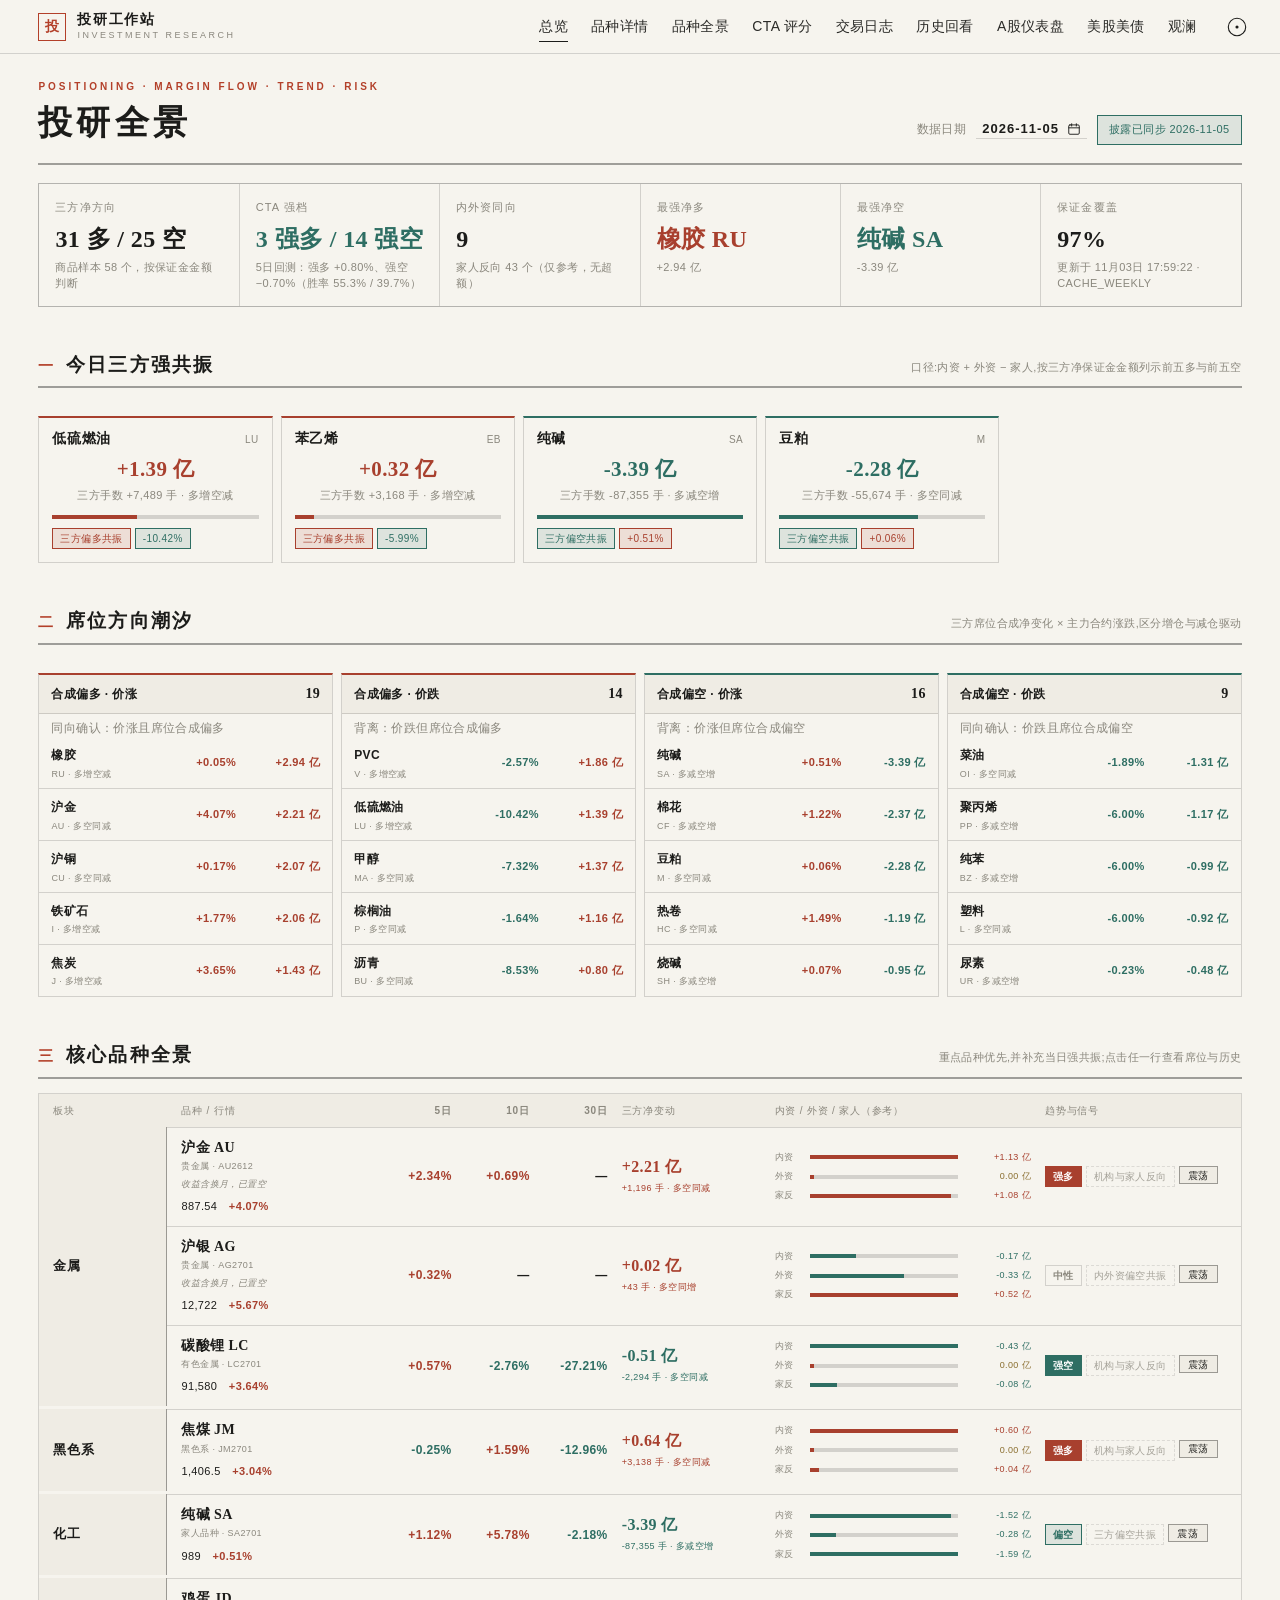
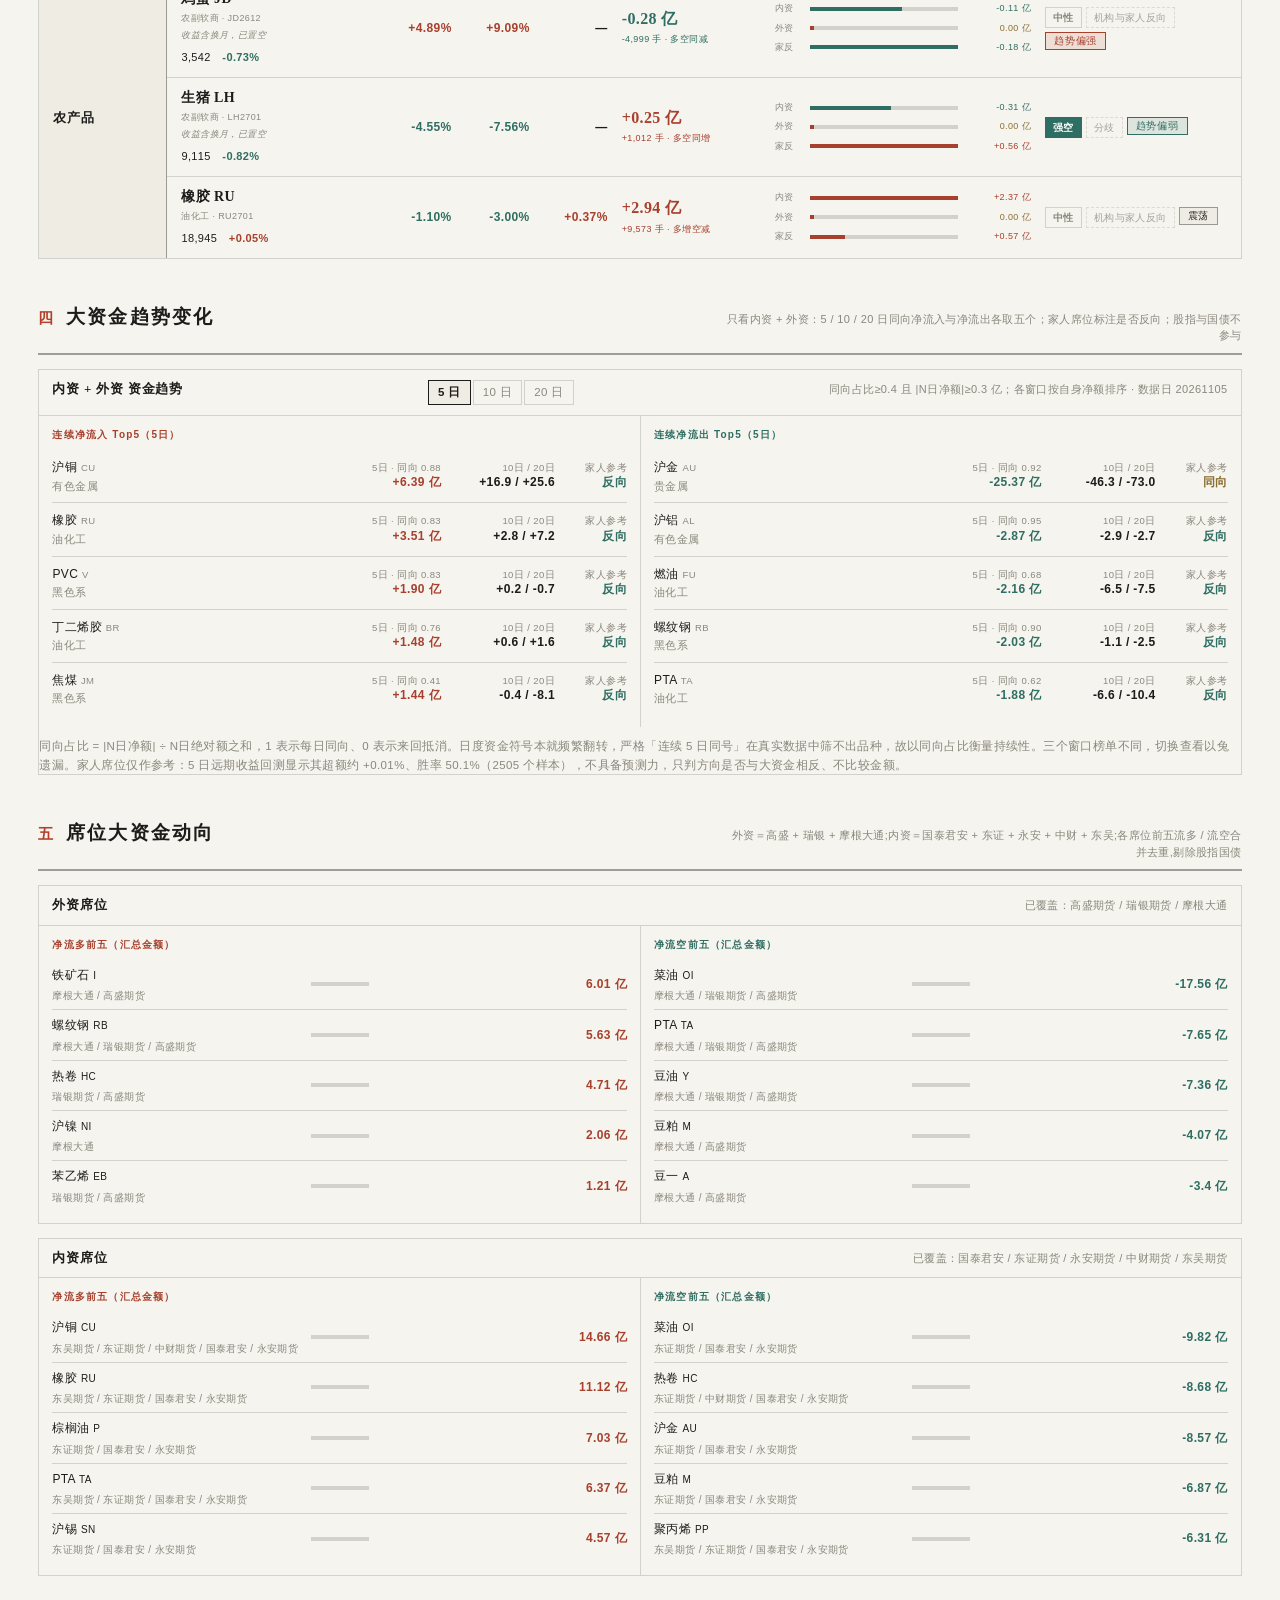
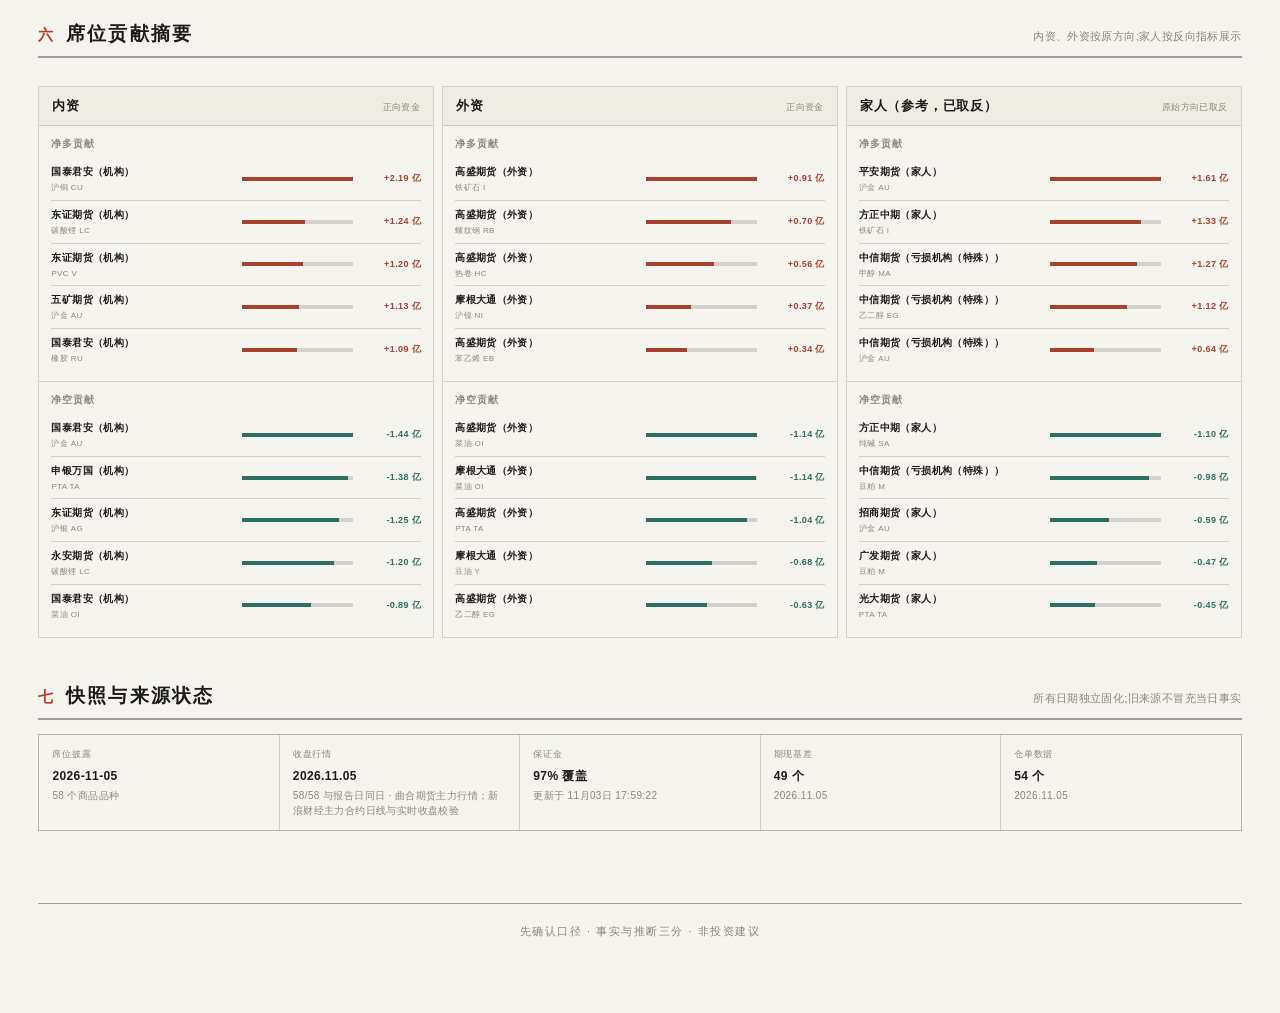
==== commit bb9c4df5: "fix(ui): 修复详情页 ReferenceError 导致整页「数据装载失败」 线上故障：打开页面即显示「数据装载失败：ctaRow is not defined」。 根因：上一提交在 rend" ====
--- a/index.html
+++ b/index.html
@@ -47,7 +47,7 @@
         .catch(function () { return null; });
     })();
   </script>
-  <link rel="stylesheet" href="./styles-v2.css?v=20261106-bmtabs">
+  <link rel="stylesheet" href="./styles-v2.css?v=20261106-hotfix1">
 </head>
 <body>
   <div id="app" class="app-shell" data-ready="false">
@@ -521,6 +521,6 @@
   <script src="./journal-sync.js?v=20261023-fastboot" defer></script>
   <script src="./focus-technical-data.js?v=20261023-fastboot" defer></script>
   <script src="./focus-technical.js?v=20261023-fastboot" defer></script>
-  <script src="./app.js?v=20261106-bmtabs" defer></script>
+  <script src="./app.js?v=20261106-hotfix1" defer></script>
 </body>
 </html>
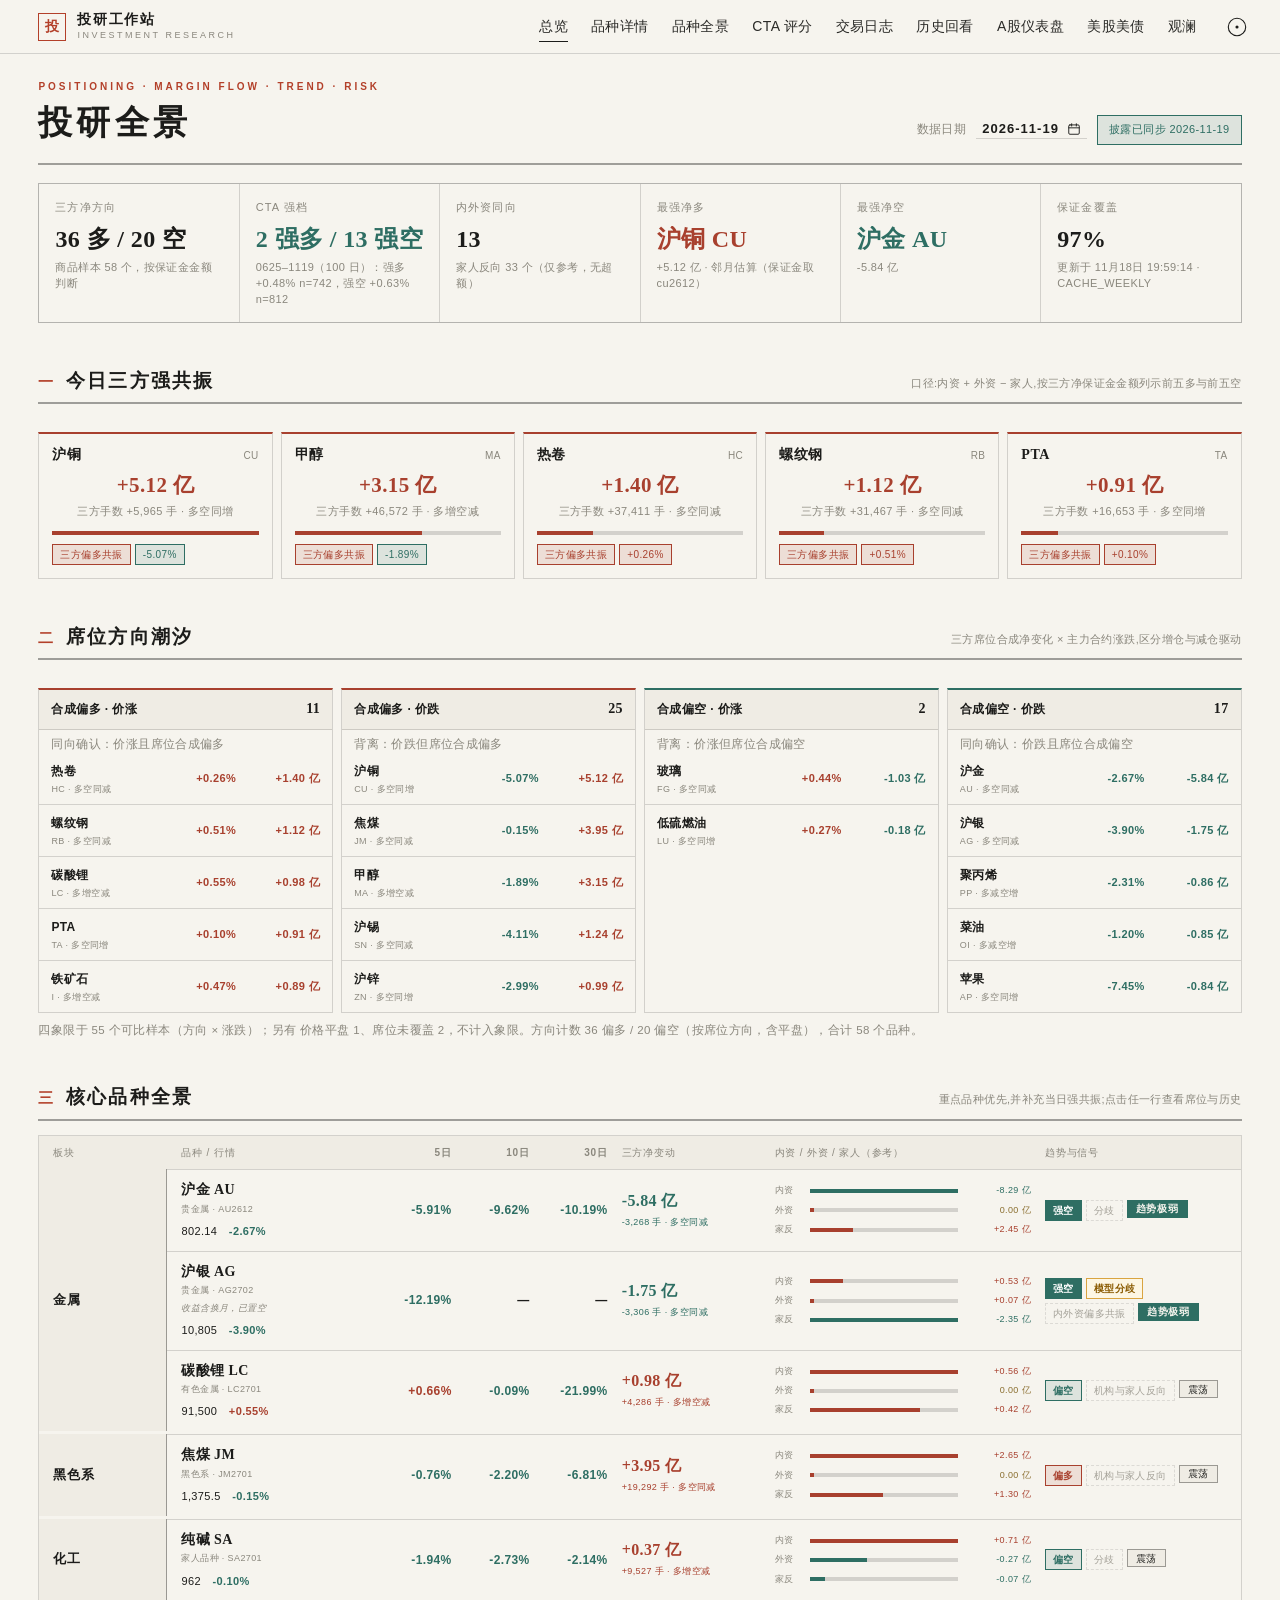
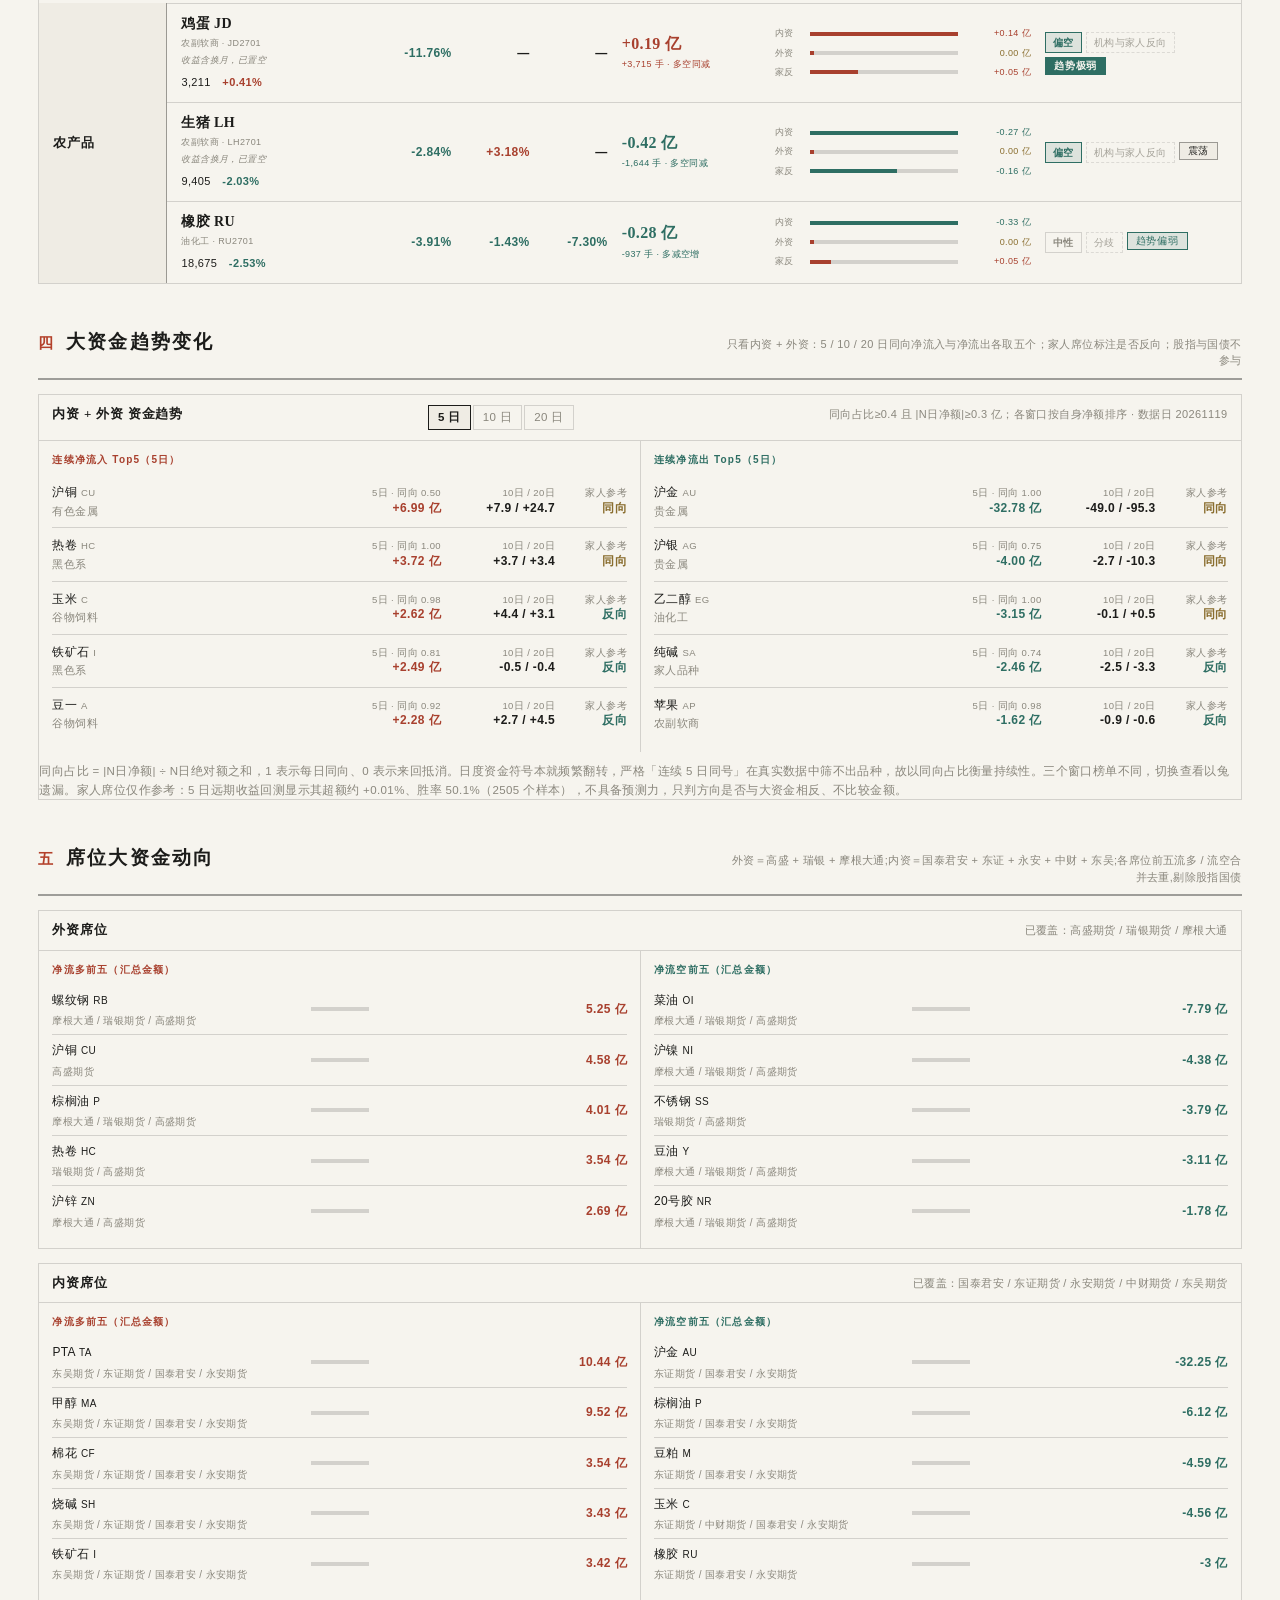
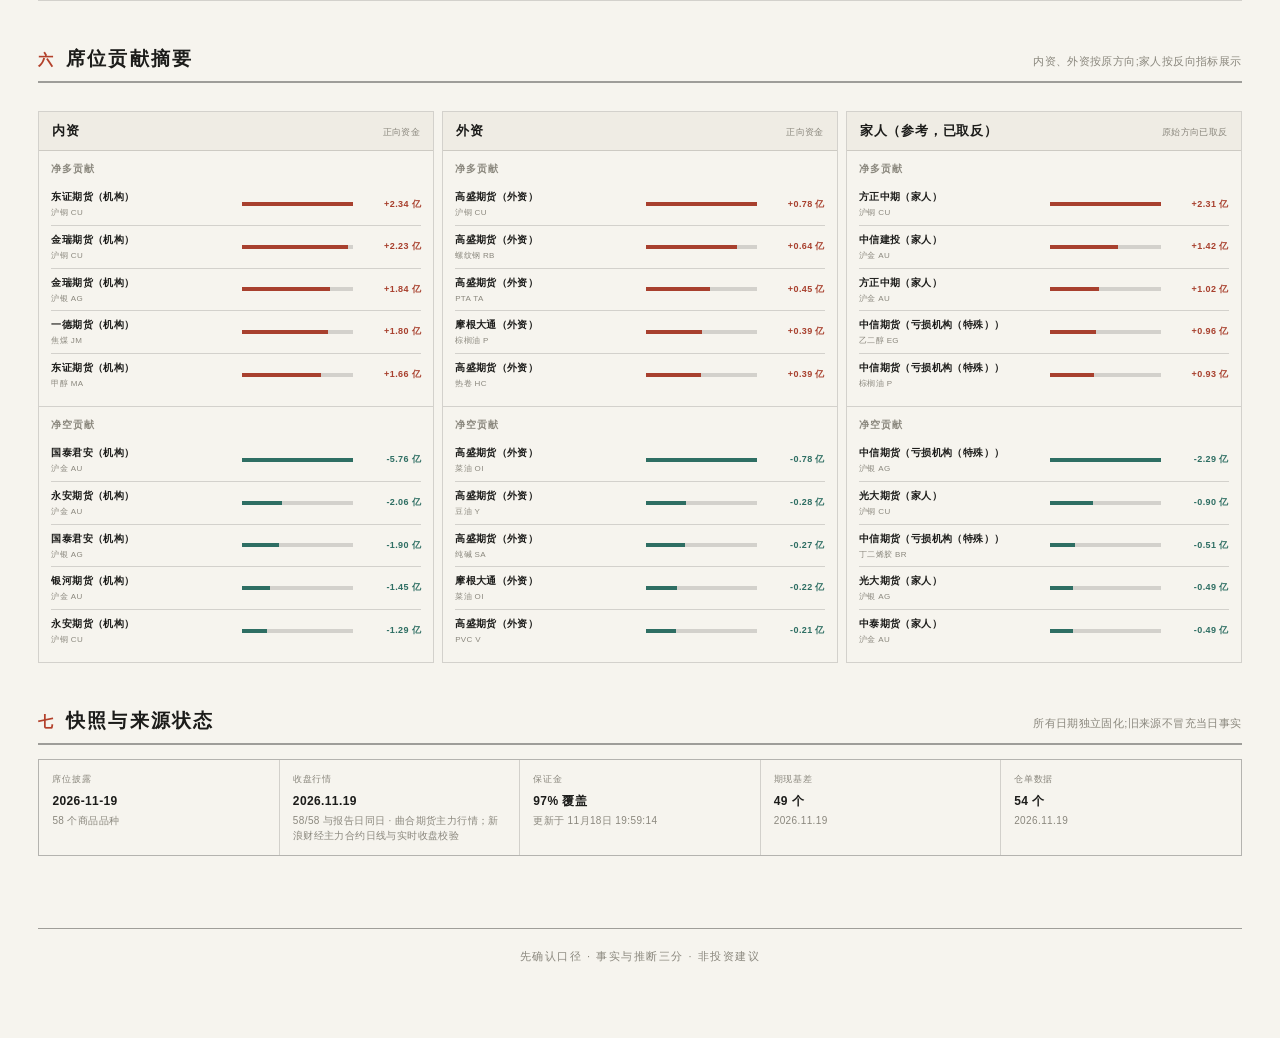
==== commit e611b754: "fix(ui): 按 2026-11-20 审计修正四项判断逻辑 + 复盘分类 bug 1) 家人反向仍以完整权重决定多空（P0-1）    核实：沪银机构 +1,126 手、家人 +4,432 手，" ====
--- a/index.html
+++ b/index.html
@@ -47,7 +47,7 @@
         .catch(function () { return null; });
     })();
   </script>
-  <link rel="stylesheet" href="./styles-v2.css?v=20261106-hotfix1">
+  <link rel="stylesheet" href="./styles-v2.css?v=20261120-audit">
 </head>
 <body>
   <div id="app" class="app-shell" data-ready="false">
@@ -126,6 +126,7 @@
           <p>三方席位合成净变化 × 主力合约涨跌,区分增仓与减仓驱动</p>
         </div>
         <div id="tideGrid" class="tide-grid"></div>
+        <p id="tideNote" class="tide-note"></p>
 
         <div class="section-heading">
           <div><span class="section-index">三</span><h2>核心品种全景</h2></div>
@@ -207,9 +208,11 @@
           <select id="ctaSectorFilter" aria-label="选择 CTA 板块"><option value="all">全部板块</option></select>
           <label class="search-field"><span class="sr-only">搜索 CTA 品种</span><input id="ctaSearchInput" type="search" placeholder="搜索品种或代码"></label>
           <select id="ctaDirectionFilter" aria-label="选择 CTA 方向"><option value="all">全部方向</option><option value="强多">强多</option><option value="偏多">偏多</option><option value="中性">中性</option><option value="偏空">偏空</option><option value="强空">强空</option></select>
+          <select id="ctaBoardFilter" aria-label="选择榜单分层"><option value="all">全部样本</option><option value="composite">综合榜（覆盖≥60%）</option><option value="single">单因子趋势榜</option><option value="conflict">趋势与结论分歧</option></select>
           <div class="cta-quick-focus" aria-label="技术观察快捷选择"><span>技术观察</span><button type="button" data-cta-focus-symbol="SC">SC</button><button type="button" data-cta-focus-symbol="AU">AU</button><button type="button" data-cta-focus-symbol="AG">AG</button></div>
         </div>
         <div id="ctaSummary" class="summary-strip cta-summary"></div>
+        <p id="ctaBacktest" class="cta-backtest"></p>
         <div class="cta-layout">
           <div class="table-wrap"><table class="instrument-table cta-table"><thead><tr><th>排名</th><th>品种</th><th>板块</th><th>趋势</th><th>席位</th><th>一致性</th><th>分数</th><th>覆盖</th><th>信号</th></tr></thead><tbody id="ctaRows"></tbody></table></div>
           <aside class="detail-panel cta-detail" aria-live="polite"><div id="ctaDetail"></div><div id="ctaFocusTechnical"></div></aside>
@@ -521,6 +524,6 @@
   <script src="./journal-sync.js?v=20261023-fastboot" defer></script>
   <script src="./focus-technical-data.js?v=20261023-fastboot" defer></script>
   <script src="./focus-technical.js?v=20261023-fastboot" defer></script>
-  <script src="./app.js?v=20261106-hotfix1" defer></script>
+  <script src="./app.js?v=20261120-audit" defer></script>
 </body>
 </html>
--- a/styles-v2.css
+++ b/styles-v2.css
@@ -1228,3 +1228,11 @@
 .tag.tag-cta.is-bear { color: var(--down); border-color: var(--down); background: var(--down-soft); }
 .tag.tag-cta.is-flat { color: var(--gray); }
 .tag.tag-ref { color: var(--muted); border-style: dashed; font-weight: 400; opacity: .75; }
+
+/* 2026-11-20 审计修复：模型分歧 / 单因子 / 潮汐例外 / 业绩块 */
+.tag.tag-warn { color: #8a5a00; border: 1px solid #d9a441; background: #fdf6e3; font-weight: 600; }
+.row-flag { display: inline-block; margin-left: 4px; }
+.tide-note { margin: 8px 0 0; font-size: 11.5px; line-height: 1.6; color: var(--muted); }
+.cta-backtest { margin: 8px 0 12px; padding: 10px 12px; font-size: 12px; line-height: 1.7; color: var(--muted); border-left: 2px solid var(--line-strong); background: var(--paper-soft); }
+.cta-backtest b { color: var(--ink); }
+.instrument-sub { display: block; margin-top: 2px; font-size: 10.5px; color: var(--muted); }
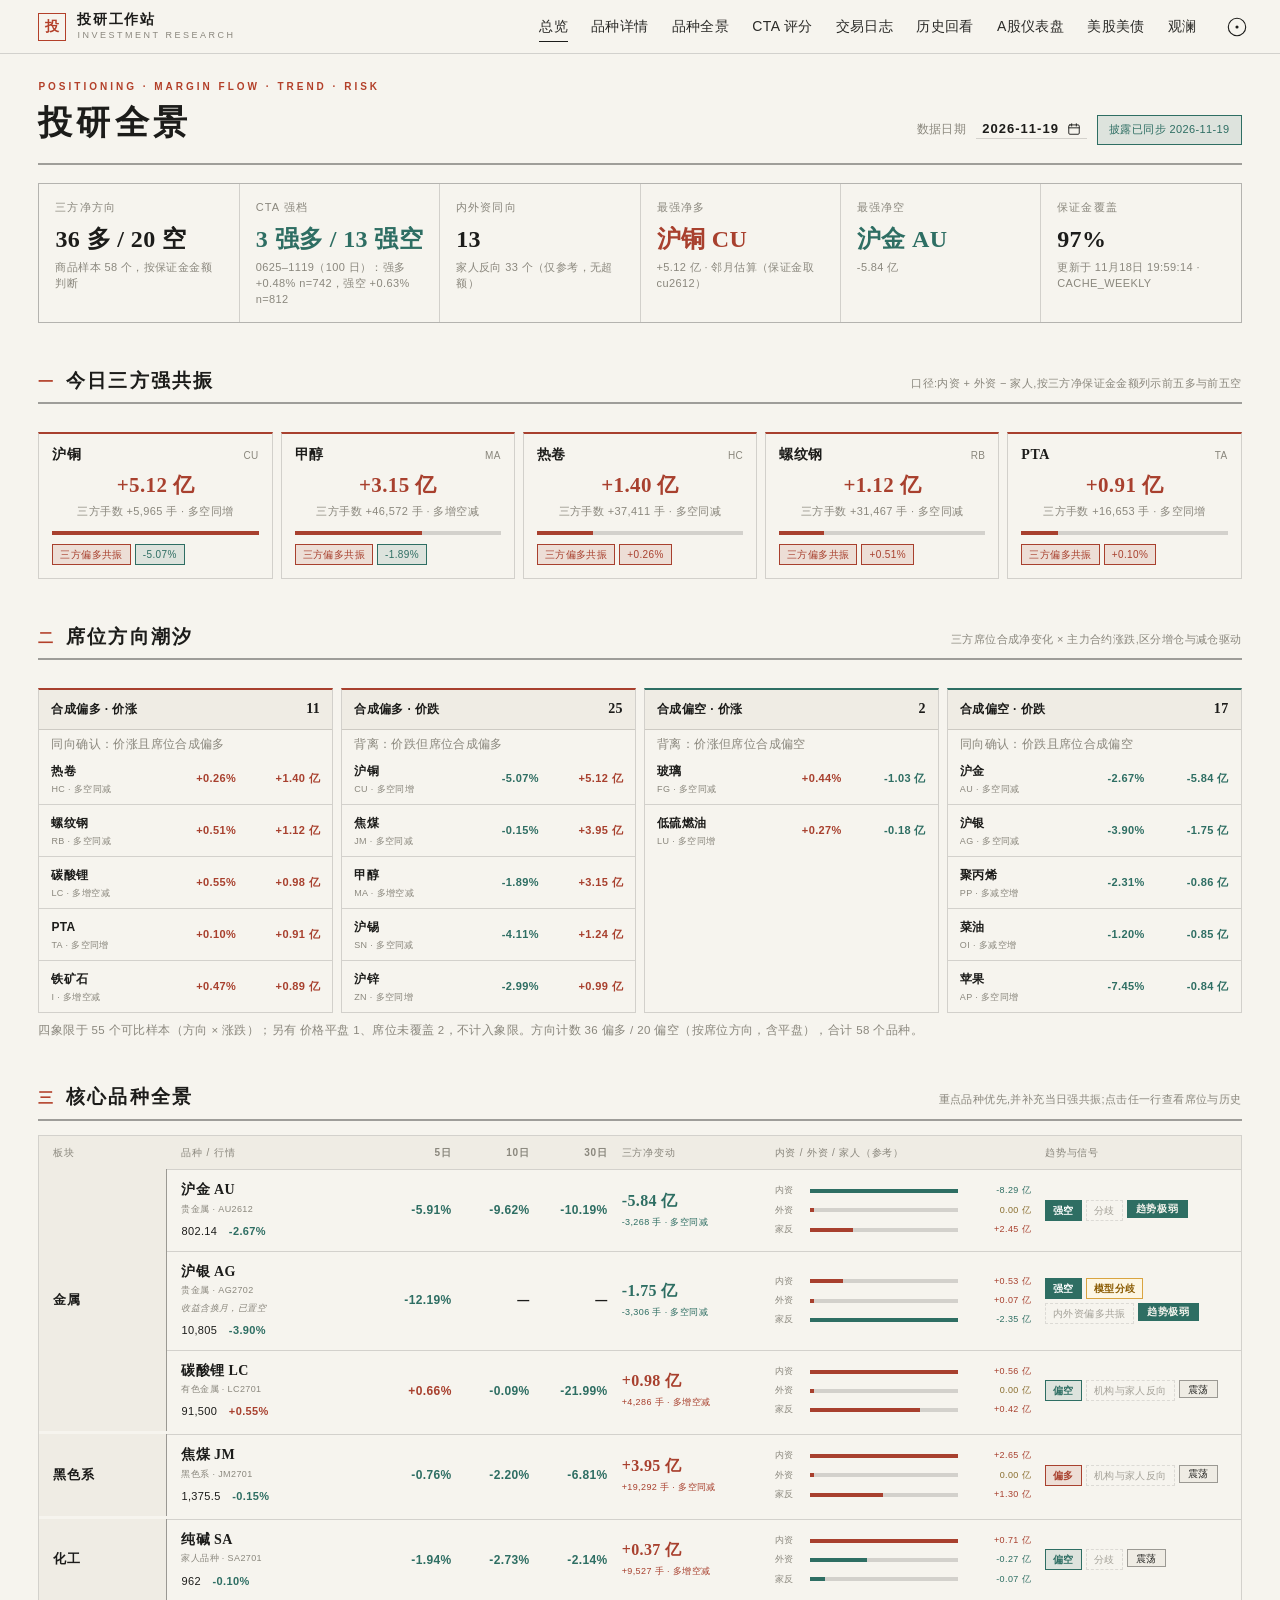
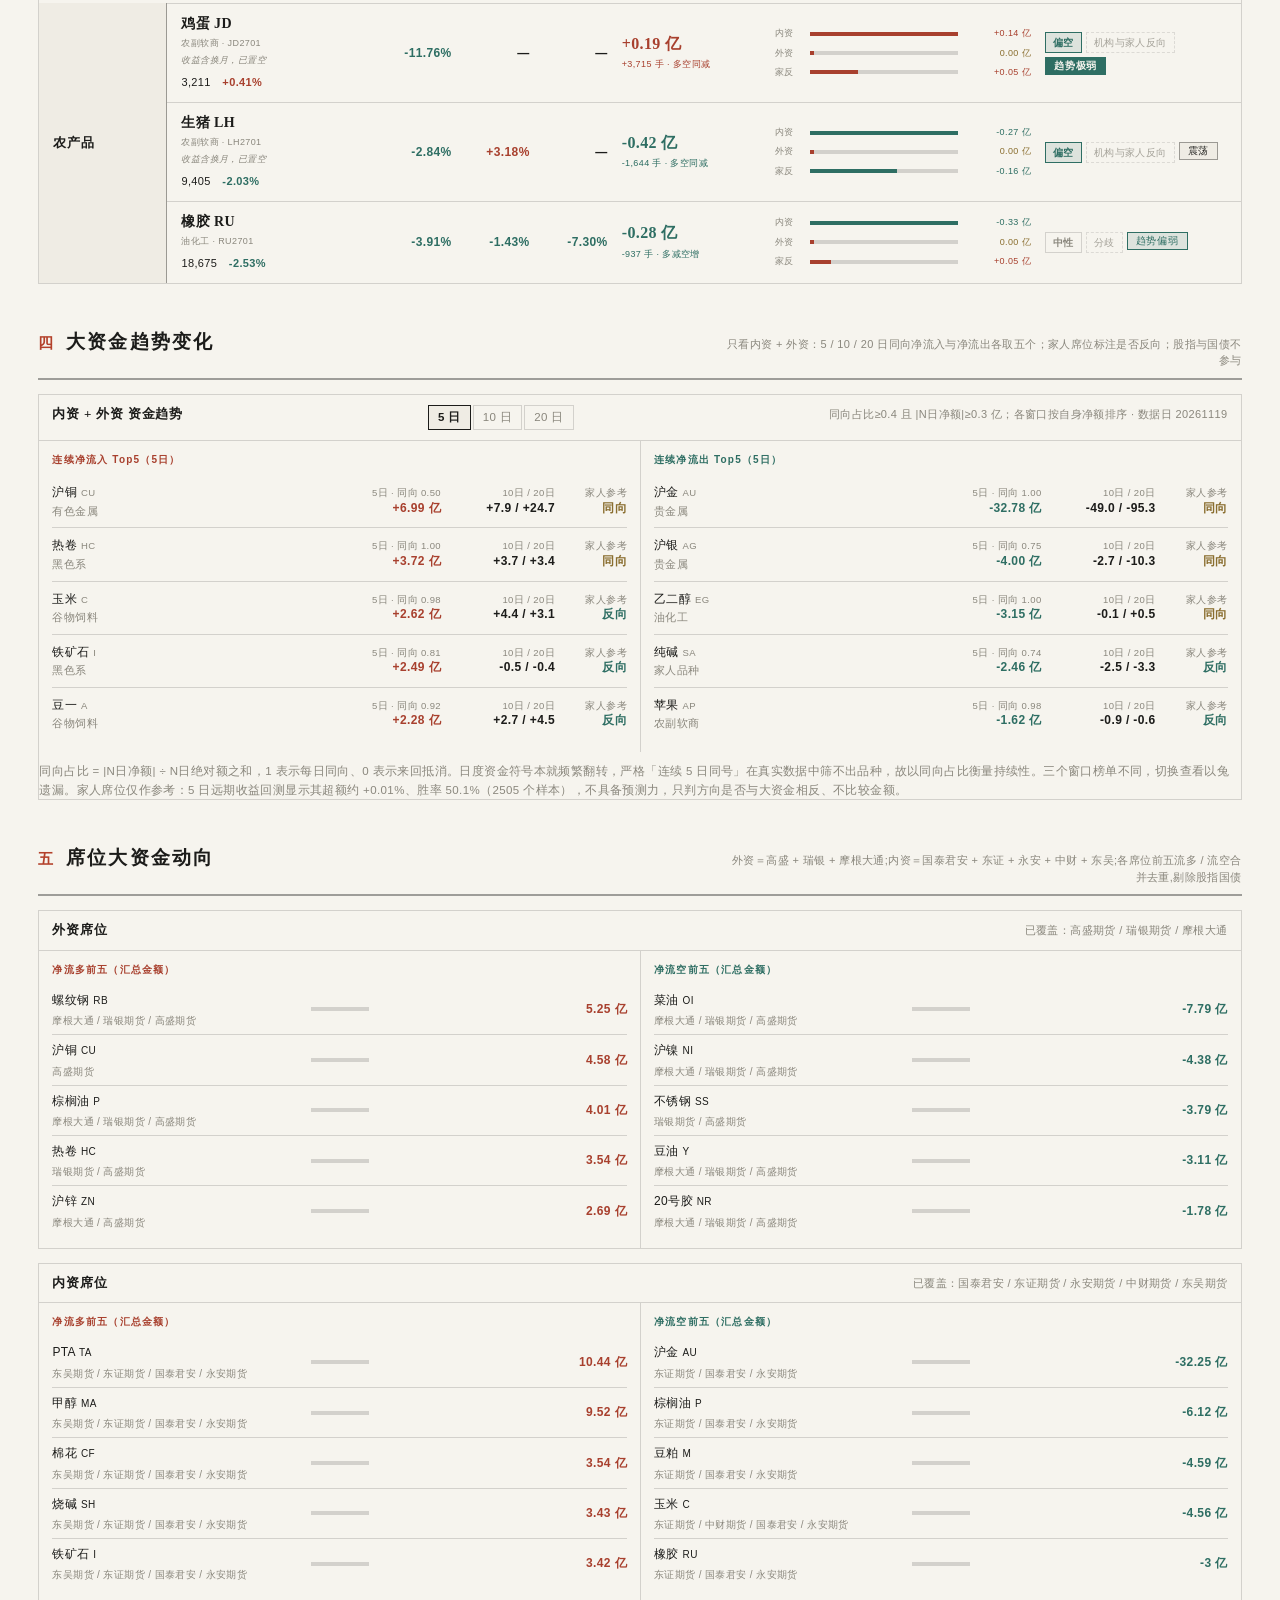
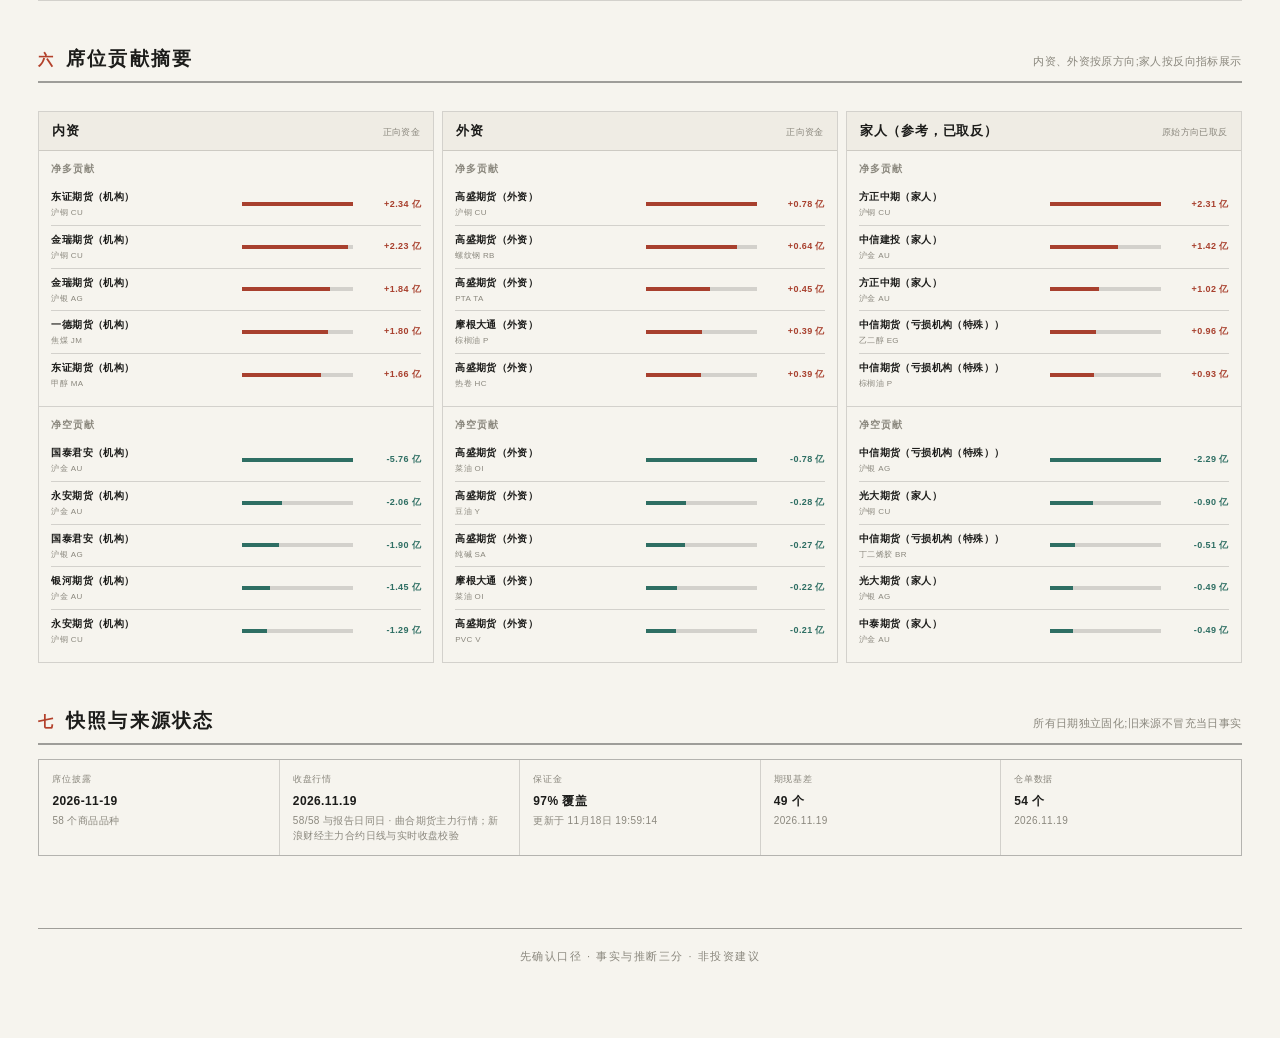
==== commit 501c3a6a: "fix: 仓单改用固定交易日窗口 + 基差标注观测日（审计 P1-7） 审计指出两处口径问题，均已核实：  1) 仓单「近 5 次变化」实为「最近 5 条有变动的记录」    沪金这 5 条横跨 20" ====
--- a/index.html
+++ b/index.html
@@ -524,6 +524,6 @@
   <script src="./journal-sync.js?v=20261023-fastboot" defer></script>
   <script src="./focus-technical-data.js?v=20261023-fastboot" defer></script>
   <script src="./focus-technical.js?v=20261023-fastboot" defer></script>
-  <script src="./app.js?v=20261120-audit" defer></script>
+  <script src="./app.js?v=20261120-audit2" defer></script>
 </body>
 </html>
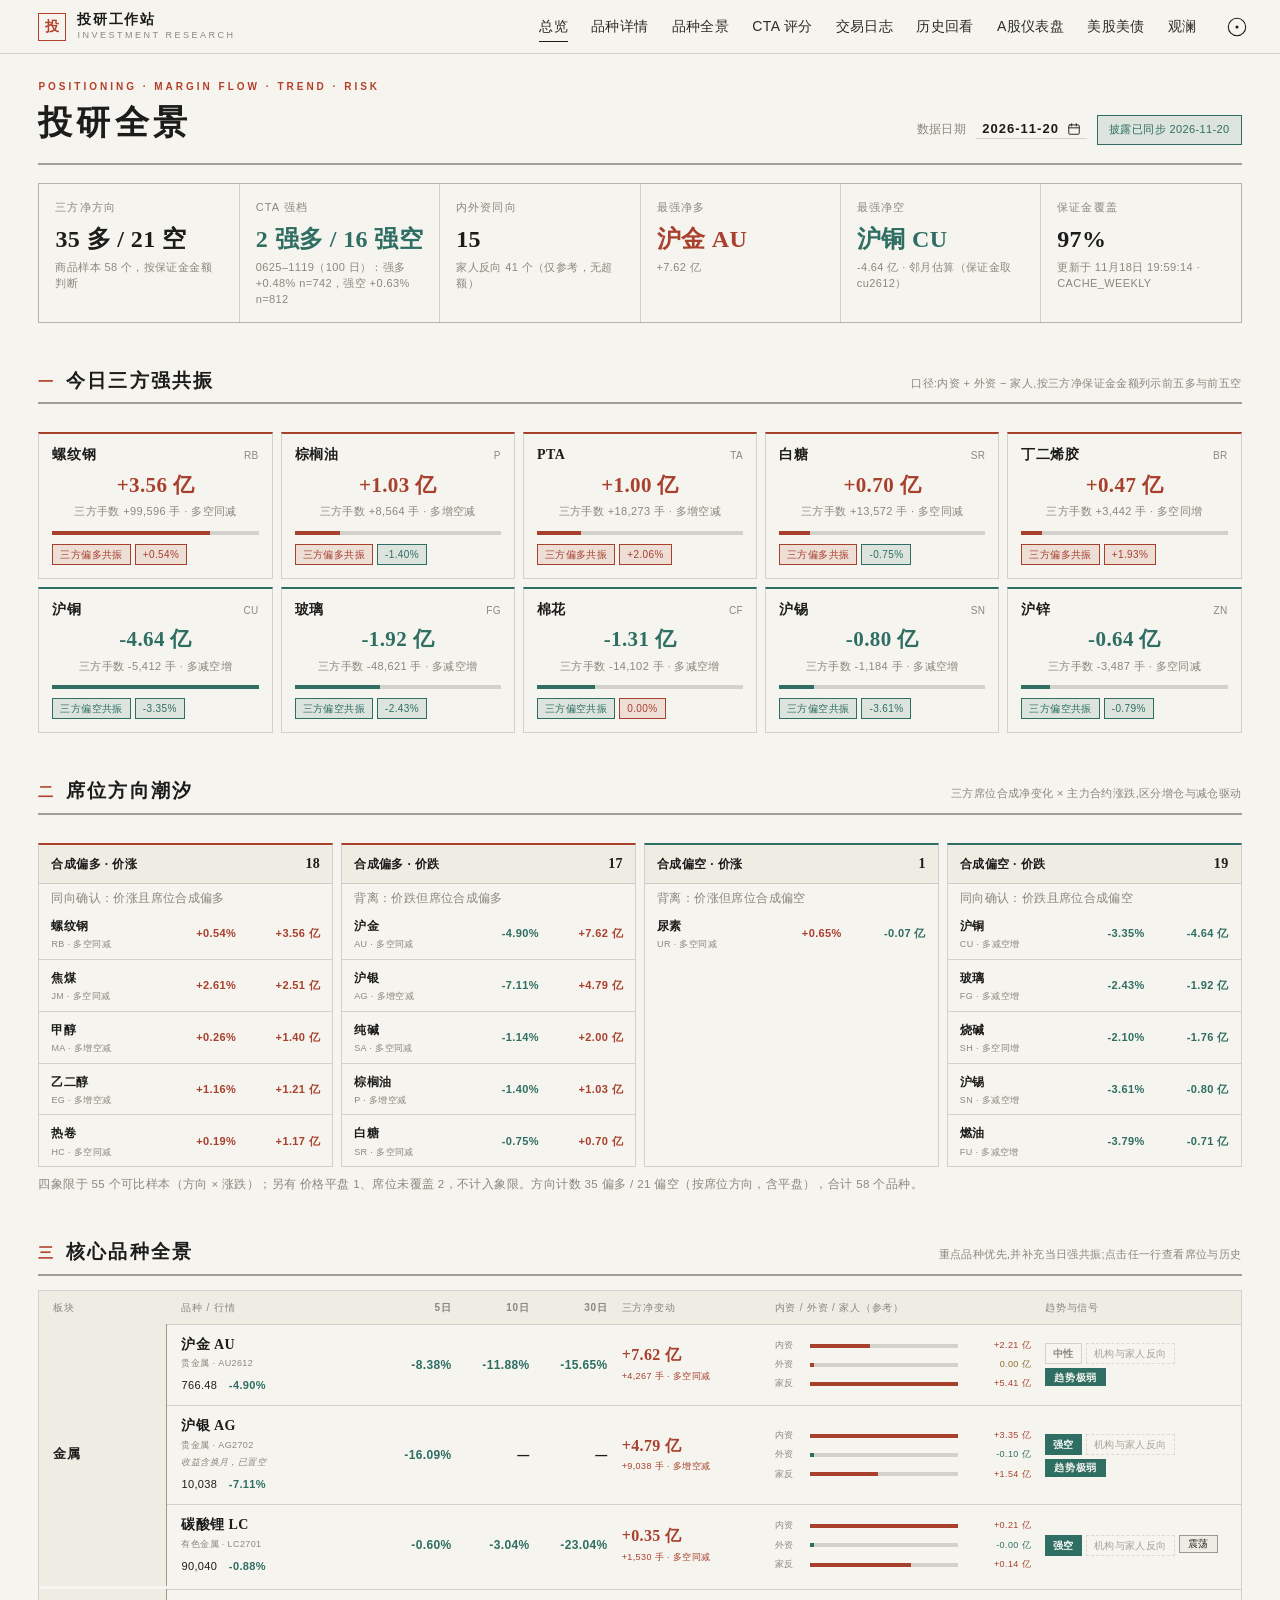
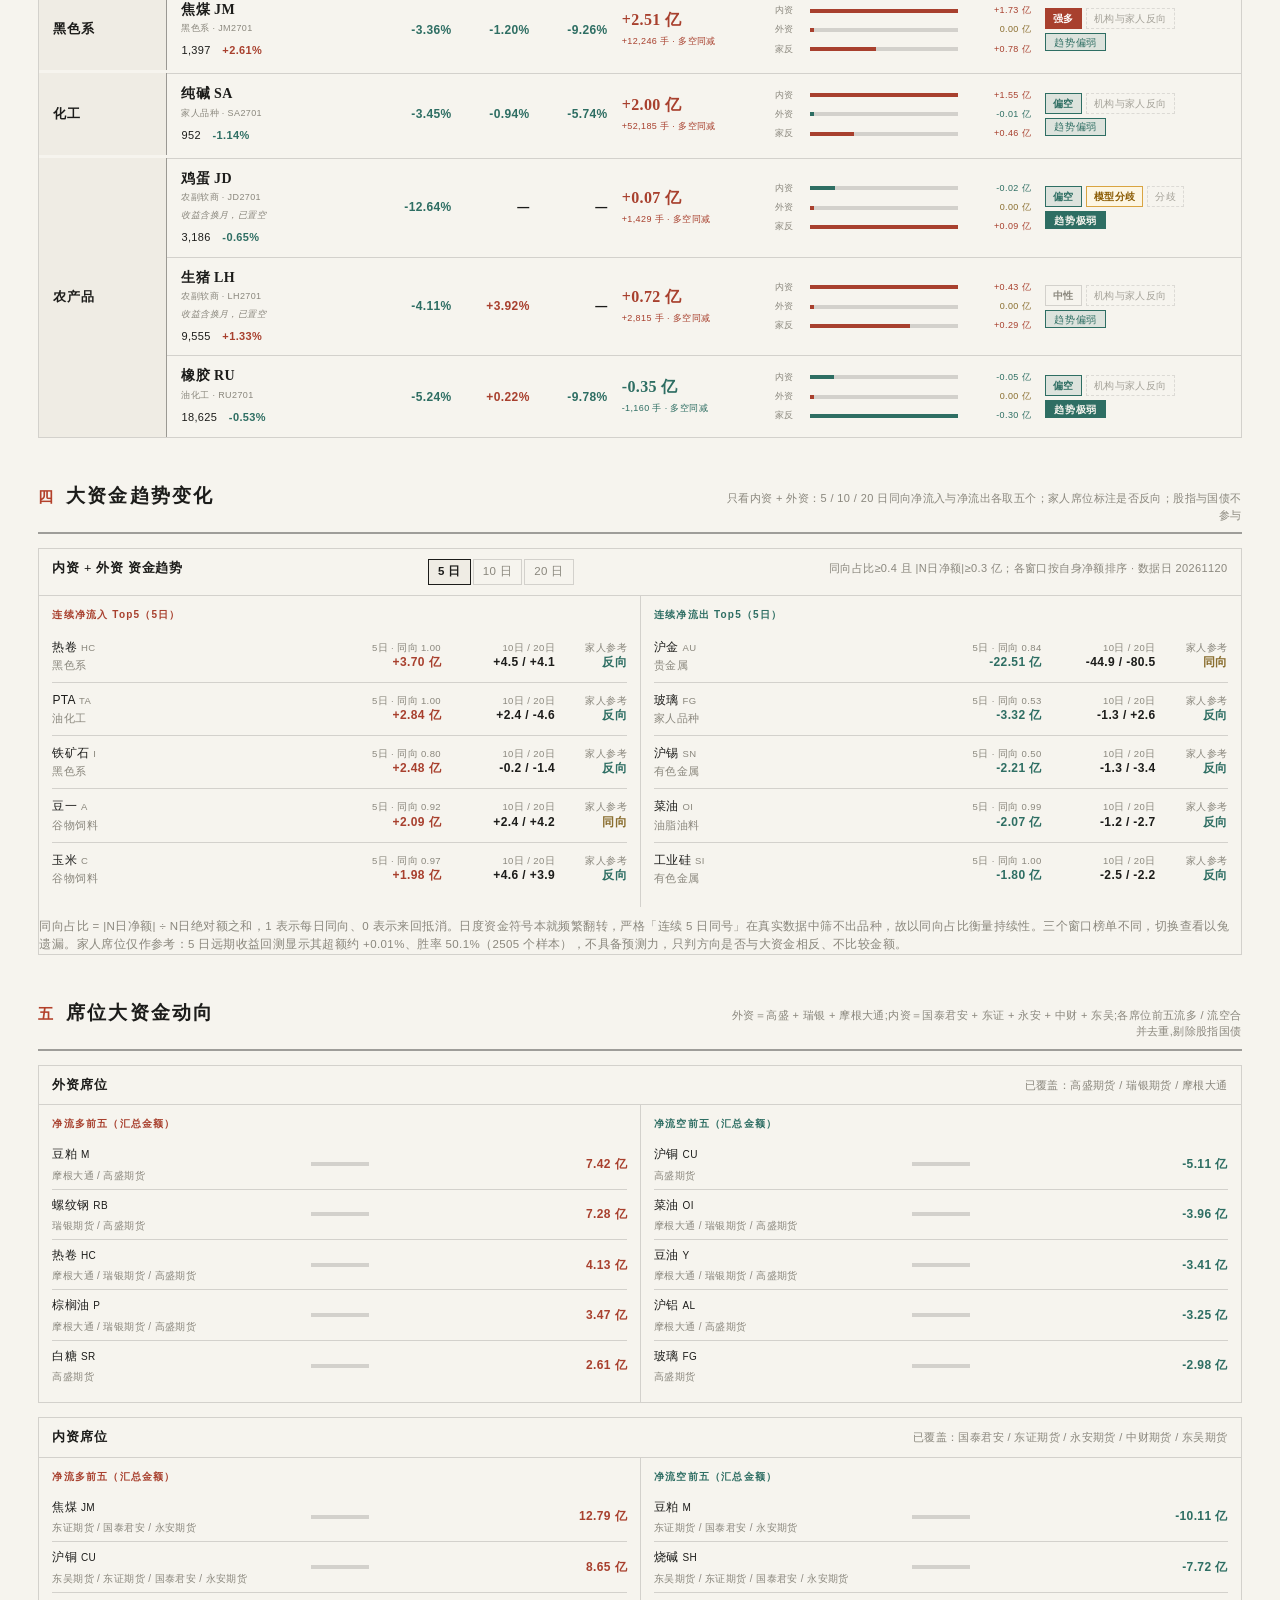
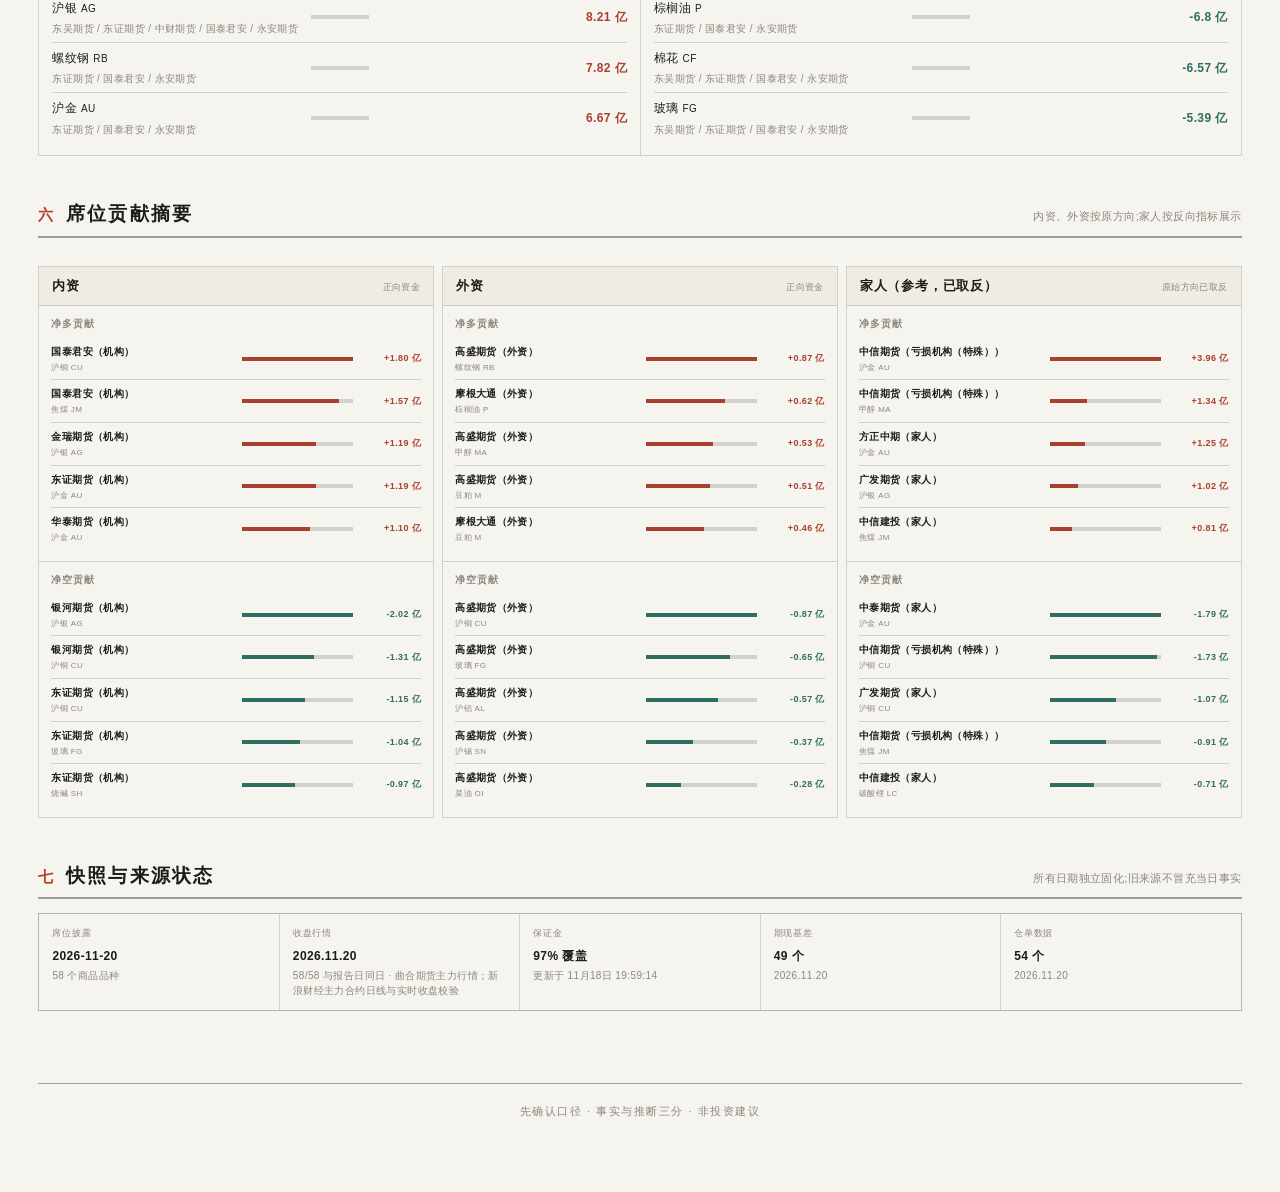
==== commit b6609438: "fix(ui): CTA 动量改口径——同合约收益链、统一 10+20 日、新增波动调整/恢复状态 对应 2026-11-23 审计 P0-1、P0-2 与 P1/P2 观测项，均已用数据核实：  1" ====
--- a/index.html
+++ b/index.html
@@ -47,7 +47,7 @@
         .catch(function () { return null; });
     })();
   </script>
-  <link rel="stylesheet" href="./styles-v2.css?v=20261120-audit">
+  <link rel="stylesheet" href="./styles-v2.css?v=20261123-momentum">
 </head>
 <body>
   <div id="app" class="app-shell" data-ready="false">
@@ -209,12 +209,13 @@
           <label class="search-field"><span class="sr-only">搜索 CTA 品种</span><input id="ctaSearchInput" type="search" placeholder="搜索品种或代码"></label>
           <select id="ctaDirectionFilter" aria-label="选择 CTA 方向"><option value="all">全部方向</option><option value="强多">强多</option><option value="偏多">偏多</option><option value="中性">中性</option><option value="偏空">偏空</option><option value="强空">强空</option></select>
           <select id="ctaBoardFilter" aria-label="选择榜单分层"><option value="all">全部样本</option><option value="composite">综合榜（覆盖≥60%）</option><option value="single">单因子趋势榜</option><option value="conflict">趋势与结论分歧</option></select>
+          <select id="ctaRecoveryFilter" aria-label="选择趋势恢复状态"><option value="all">全部状态</option><option value="恢复触发">今日恢复触发</option><option value="回调中">回调中</option><option value="顺势延伸">顺势延伸</option></select>
           <div class="cta-quick-focus" aria-label="技术观察快捷选择"><span>技术观察</span><button type="button" data-cta-focus-symbol="SC">SC</button><button type="button" data-cta-focus-symbol="AU">AU</button><button type="button" data-cta-focus-symbol="AG">AG</button></div>
         </div>
         <div id="ctaSummary" class="summary-strip cta-summary"></div>
         <p id="ctaBacktest" class="cta-backtest"></p>
         <div class="cta-layout">
-          <div class="table-wrap"><table class="instrument-table cta-table"><thead><tr><th>排名</th><th>品种</th><th>板块</th><th>趋势</th><th>席位</th><th>一致性</th><th>分数</th><th>覆盖</th><th>信号</th></tr></thead><tbody id="ctaRows"></tbody></table></div>
+          <div class="table-wrap"><table class="instrument-table cta-table"><thead><tr><th>排名</th><th>品种</th><th>板块</th><th>趋势</th><th>波动调</th><th>状态</th><th>席位</th><th>一致性</th><th>分数</th><th>覆盖</th><th>信号</th></tr></thead><tbody id="ctaRows"></tbody></table></div>
           <aside class="detail-panel cta-detail" aria-live="polite"><div id="ctaDetail"></div><div id="ctaFocusTechnical"></div></aside>
         </div>
       </section>
@@ -524,6 +525,6 @@
   <script src="./journal-sync.js?v=20261023-fastboot" defer></script>
   <script src="./focus-technical-data.js?v=20261023-fastboot" defer></script>
   <script src="./focus-technical.js?v=20261023-fastboot" defer></script>
-  <script src="./app.js?v=20261120-audit2" defer></script>
+  <script src="./app.js?v=20261123-momentum" defer></script>
 </body>
 </html>
--- a/styles-v2.css
+++ b/styles-v2.css
@@ -1236,3 +1236,11 @@
 .cta-backtest { margin: 8px 0 12px; padding: 10px 12px; font-size: 12px; line-height: 1.7; color: var(--muted); border-left: 2px solid var(--line-strong); background: var(--paper-soft); }
 .cta-backtest b { color: var(--ink); }
 .instrument-sub { display: block; margin-top: 2px; font-size: 10.5px; color: var(--muted); }
+
+/* 2026-11-23 审计：CTA 动量改口径后的新字段 */
+.recovery-hit { color: #fff; background: #A32D2D; padding: 0 4px; font-weight: 500; }
+.cta-direction-extra { display: grid; grid-template-columns: repeat(auto-fit, minmax(150px, 1fr)); gap: 10px; margin: 10px 0; }
+.cta-direction-extra > div { padding: 8px 10px; background: var(--paper-soft); border-left: 2px solid var(--line-strong); }
+.cta-direction-extra small { display: block; font-size: 11px; color: var(--muted); }
+.cta-direction-extra strong { display: block; font-size: 15px; font-variant-numeric: tabular-nums; }
+.cta-direction-extra em { display: block; font-style: normal; font-size: 10.5px; color: var(--muted); margin-top: 2px; }
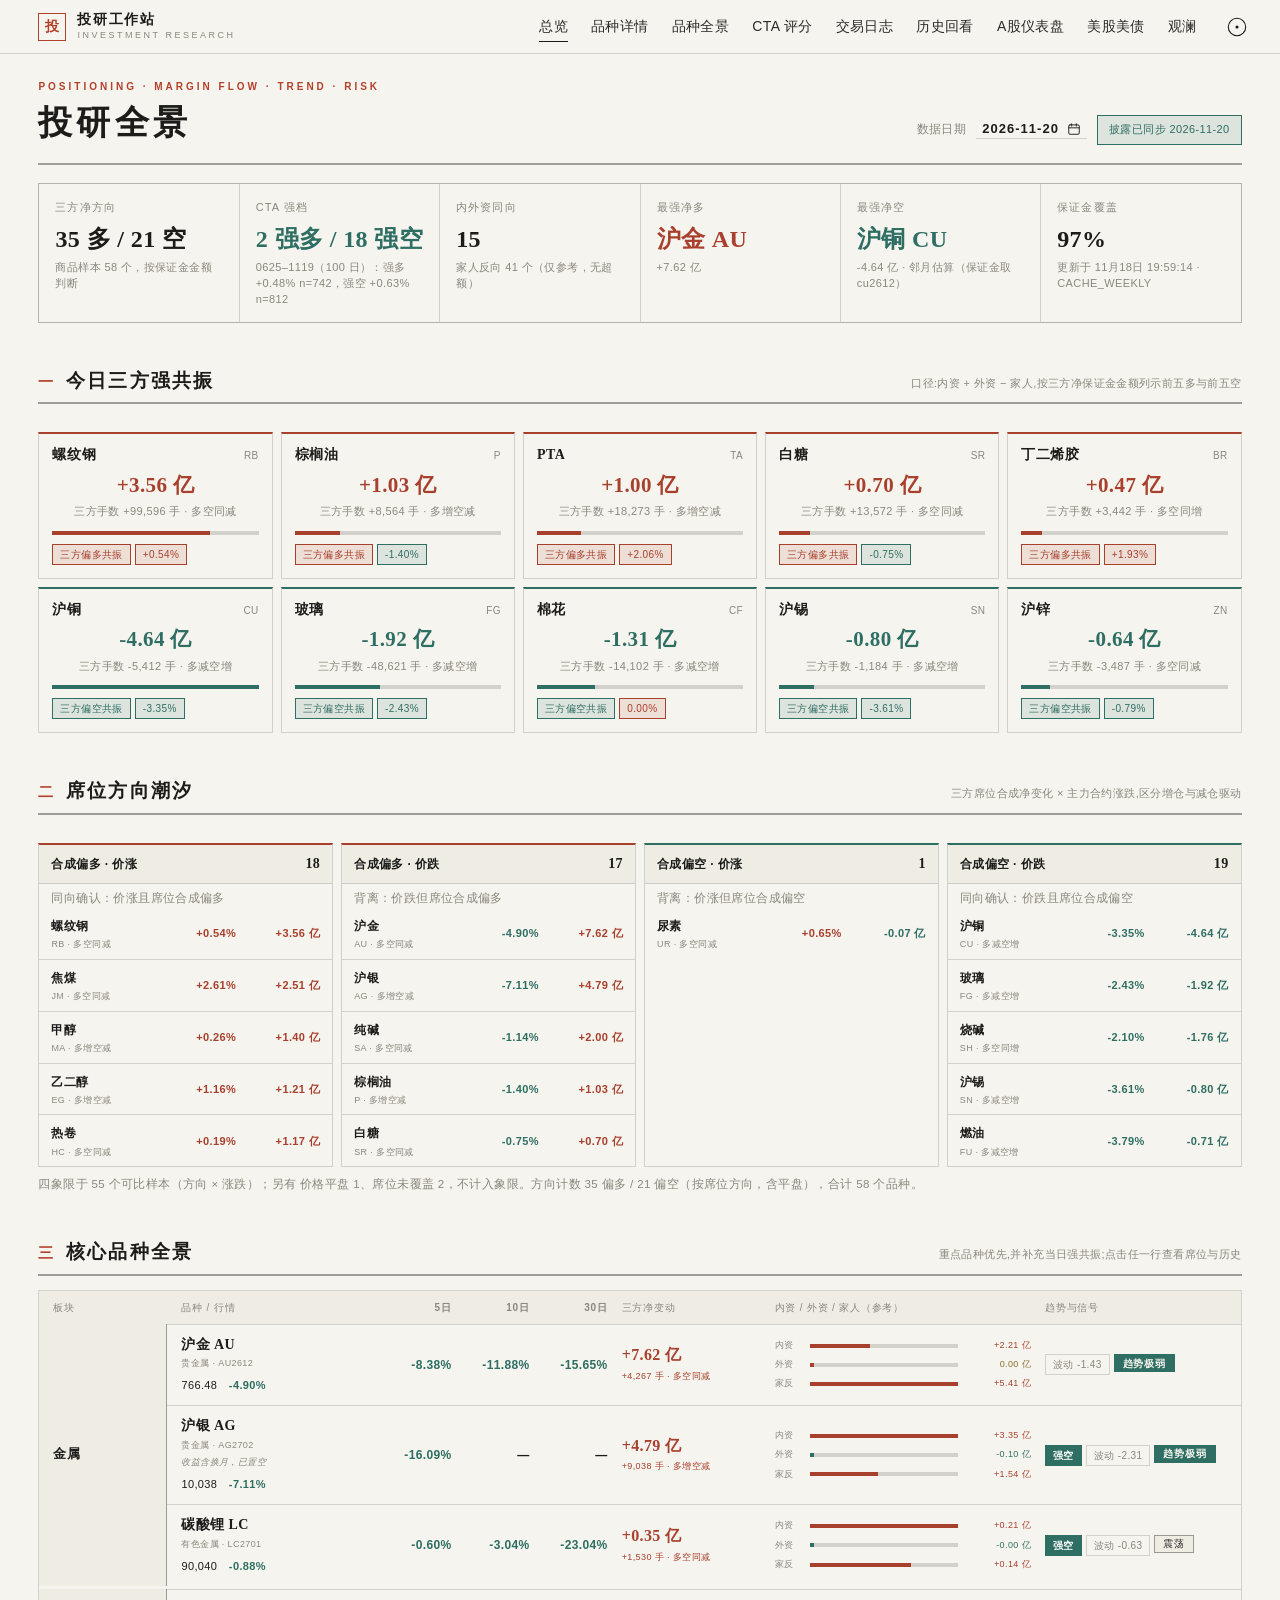
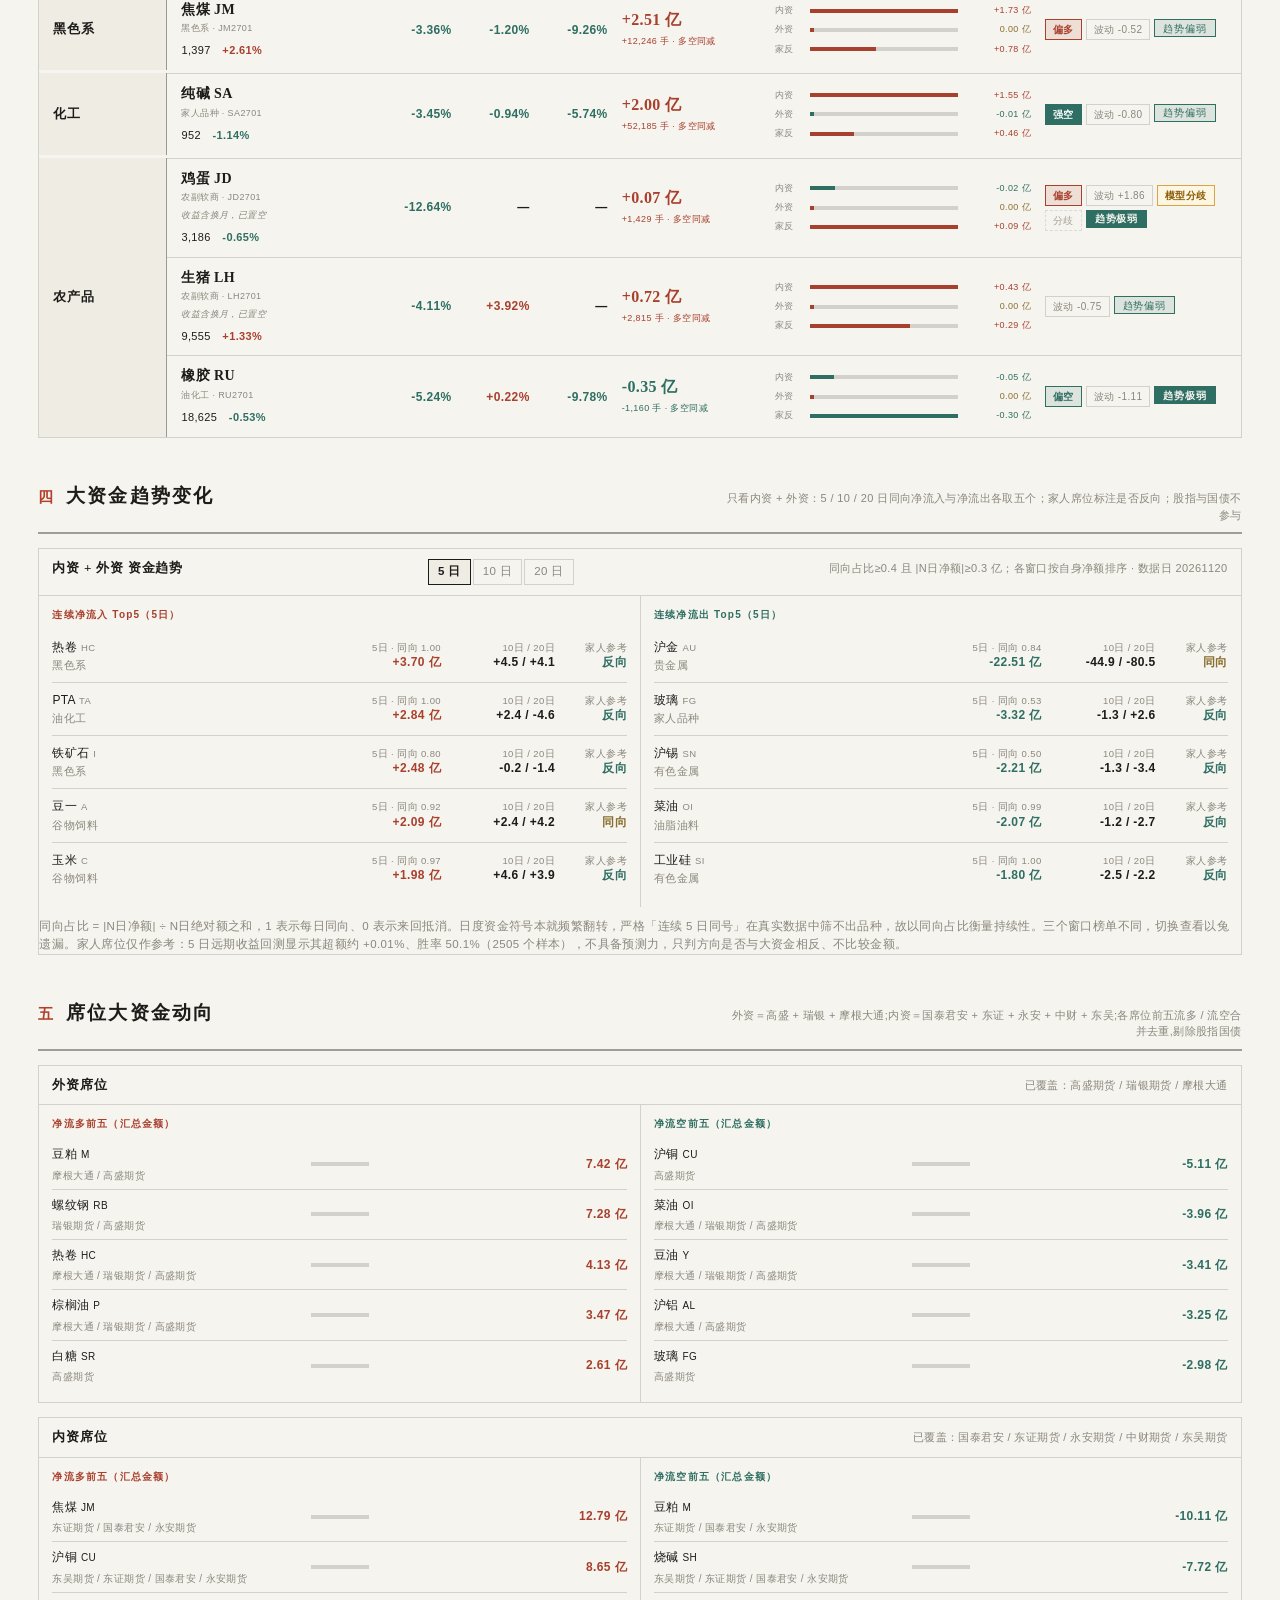
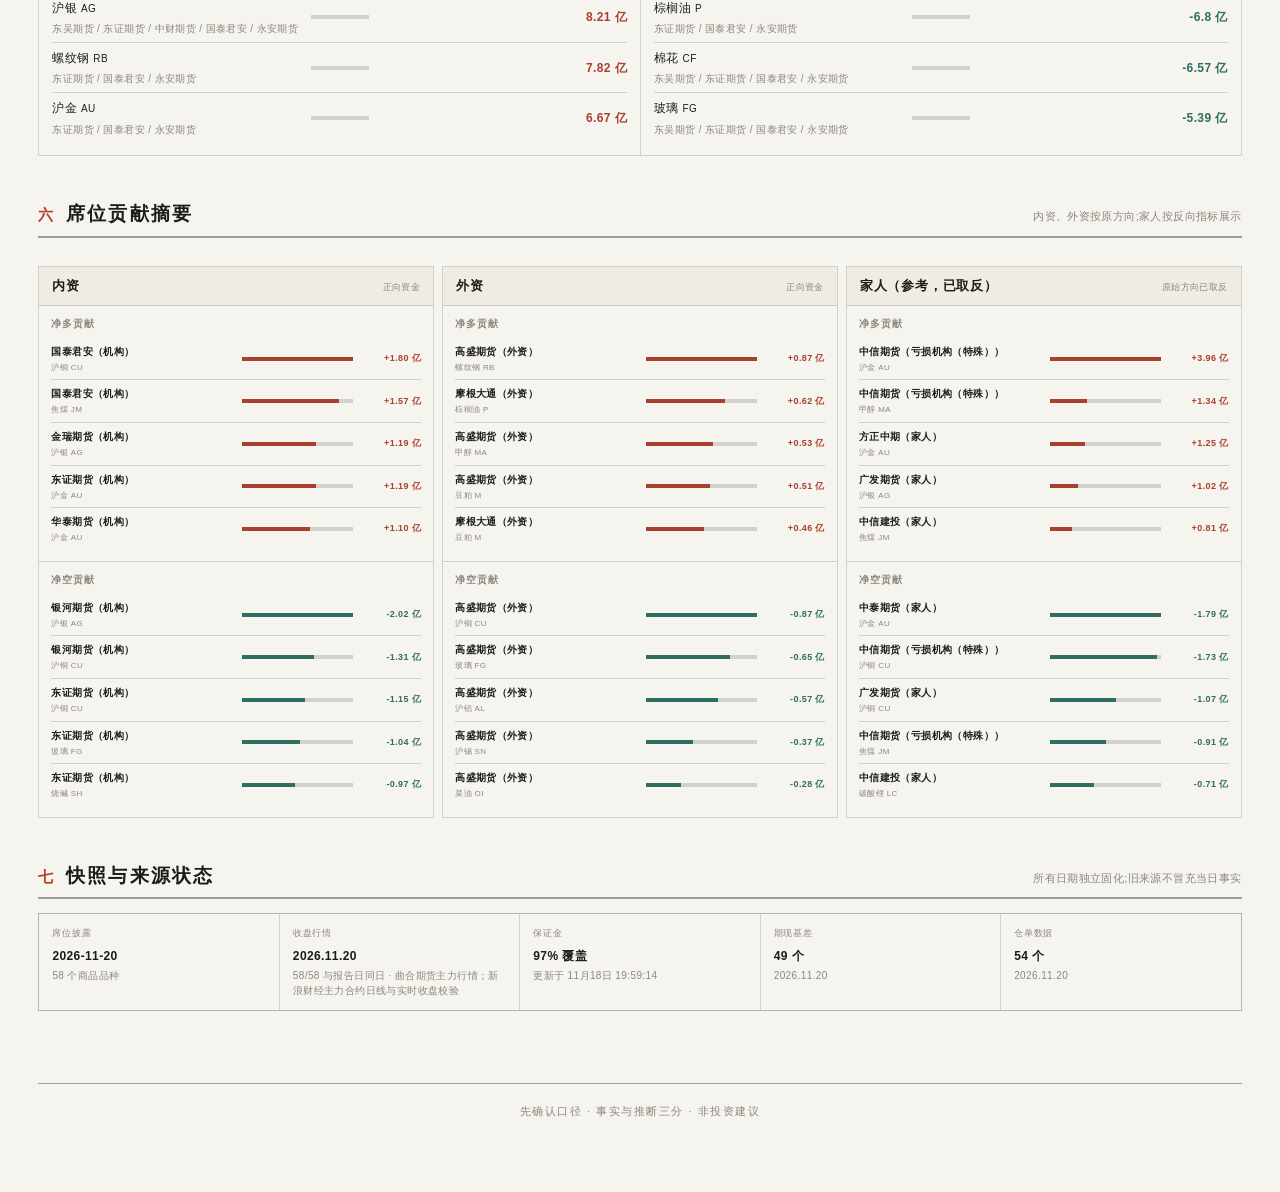
==== commit 96eb9ae6: "feat(ui): 核心品种全景接入 CTA 波动调整与恢复触发，并清掉两类噪音标签 1) 趋势与信号列去噪（用户 2026-11-23 要求）    - 删「中性」CTA 标签：14/58 的品种原" ====
--- a/index.html
+++ b/index.html
@@ -47,7 +47,7 @@
         .catch(function () { return null; });
     })();
   </script>
-  <link rel="stylesheet" href="./styles-v2.css?v=20261123-momentum">
+  <link rel="stylesheet" href="./styles-v2.css?v=20261123-tags">
 </head>
 <body>
   <div id="app" class="app-shell" data-ready="false">
@@ -525,6 +525,6 @@
   <script src="./journal-sync.js?v=20261023-fastboot" defer></script>
   <script src="./focus-technical-data.js?v=20261023-fastboot" defer></script>
   <script src="./focus-technical.js?v=20261023-fastboot" defer></script>
-  <script src="./app.js?v=20261123-momentum" defer></script>
+  <script src="./app.js?v=20261123-tags" defer></script>
 </body>
 </html>
--- a/styles-v2.css
+++ b/styles-v2.css
@@ -1244,3 +1244,8 @@
 .cta-direction-extra small { display: block; font-size: 11px; color: var(--muted); }
 .cta-direction-extra strong { display: block; font-size: 15px; font-variant-numeric: tabular-nums; }
 .cta-direction-extra em { display: block; font-style: normal; font-size: 10.5px; color: var(--muted); margin-top: 2px; }
+
+/* 2026-11-23：核心全景区分「常驻指标」与「事件型指标」——
+   波动调整动量常驻但弱化，恢复触发是稀有事件（当日 2/58）用强调色 */
+.tag.tag-vol { color: var(--muted); border-color: var(--line); font-weight: 400; font-variant-numeric: tabular-nums; }
+.tag.tag-hit { color: #fff; background: #A32D2D; border-color: #A32D2D; font-weight: 500; }
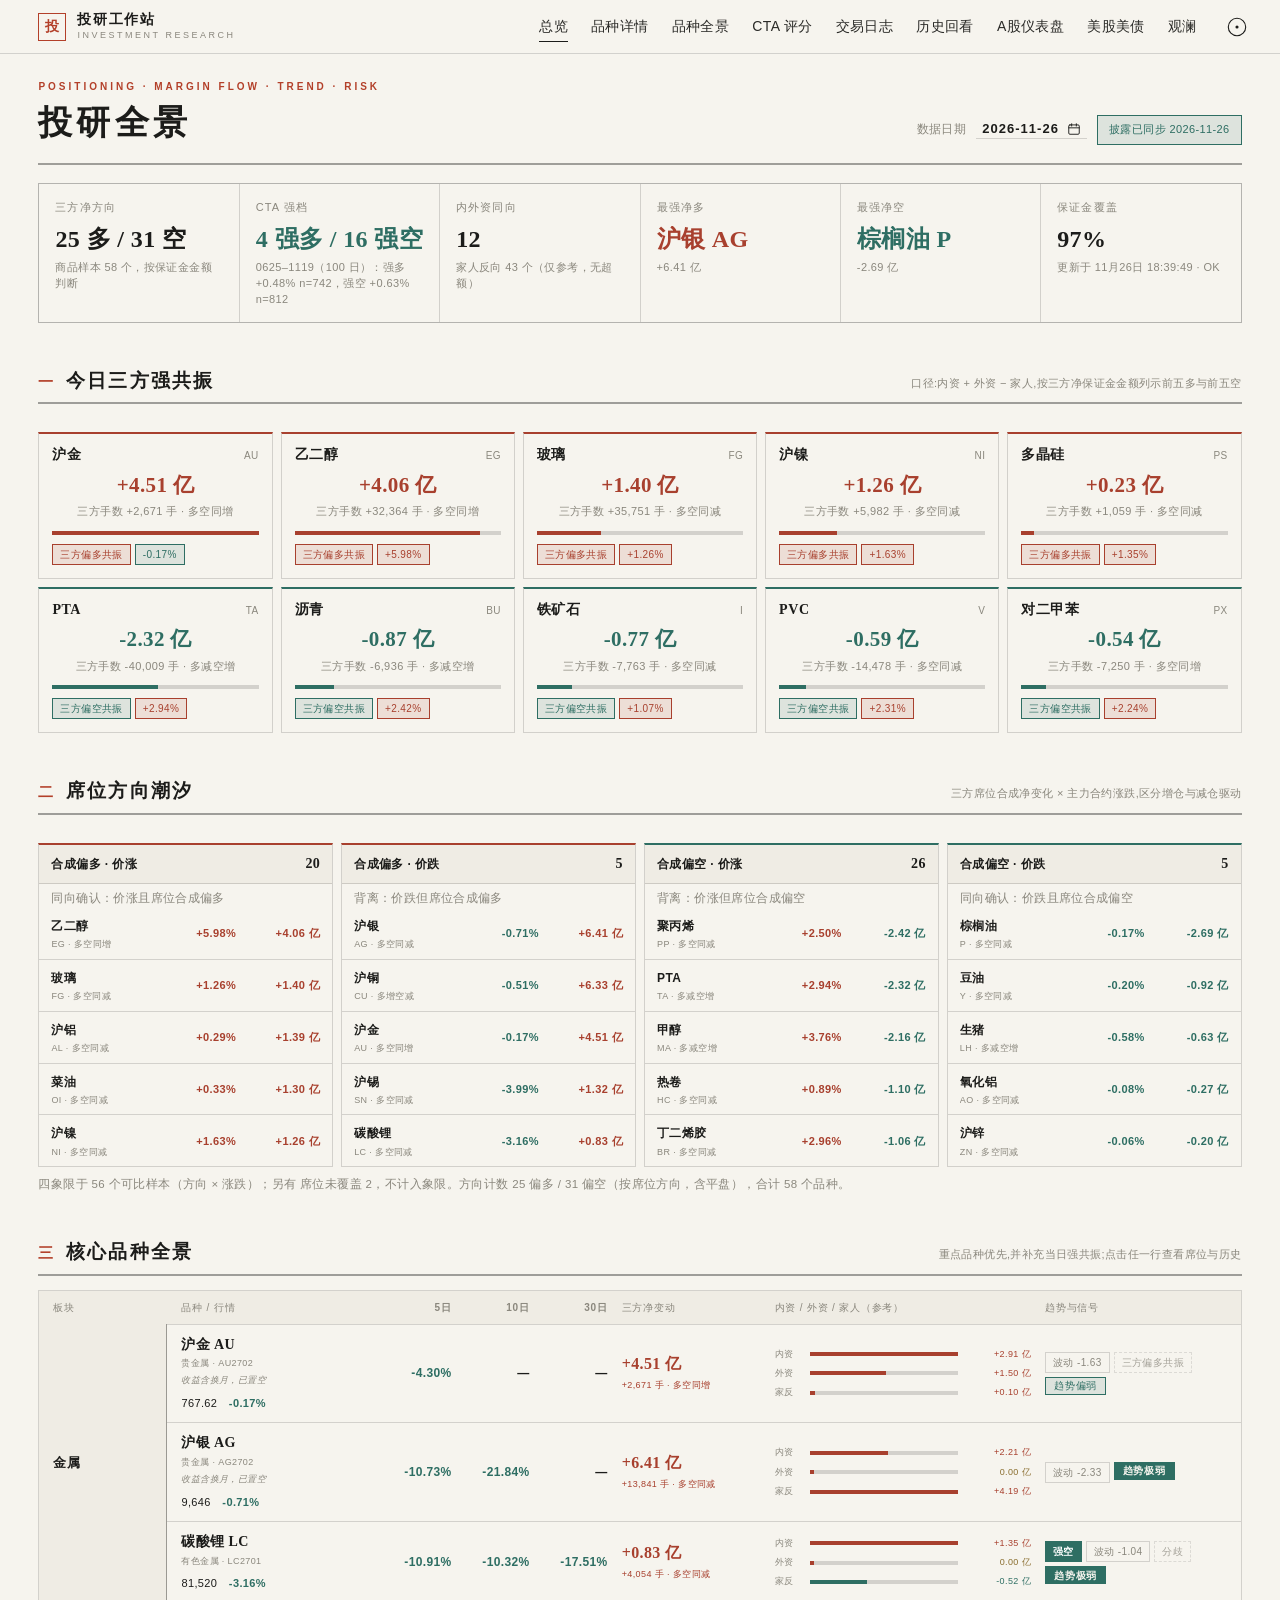
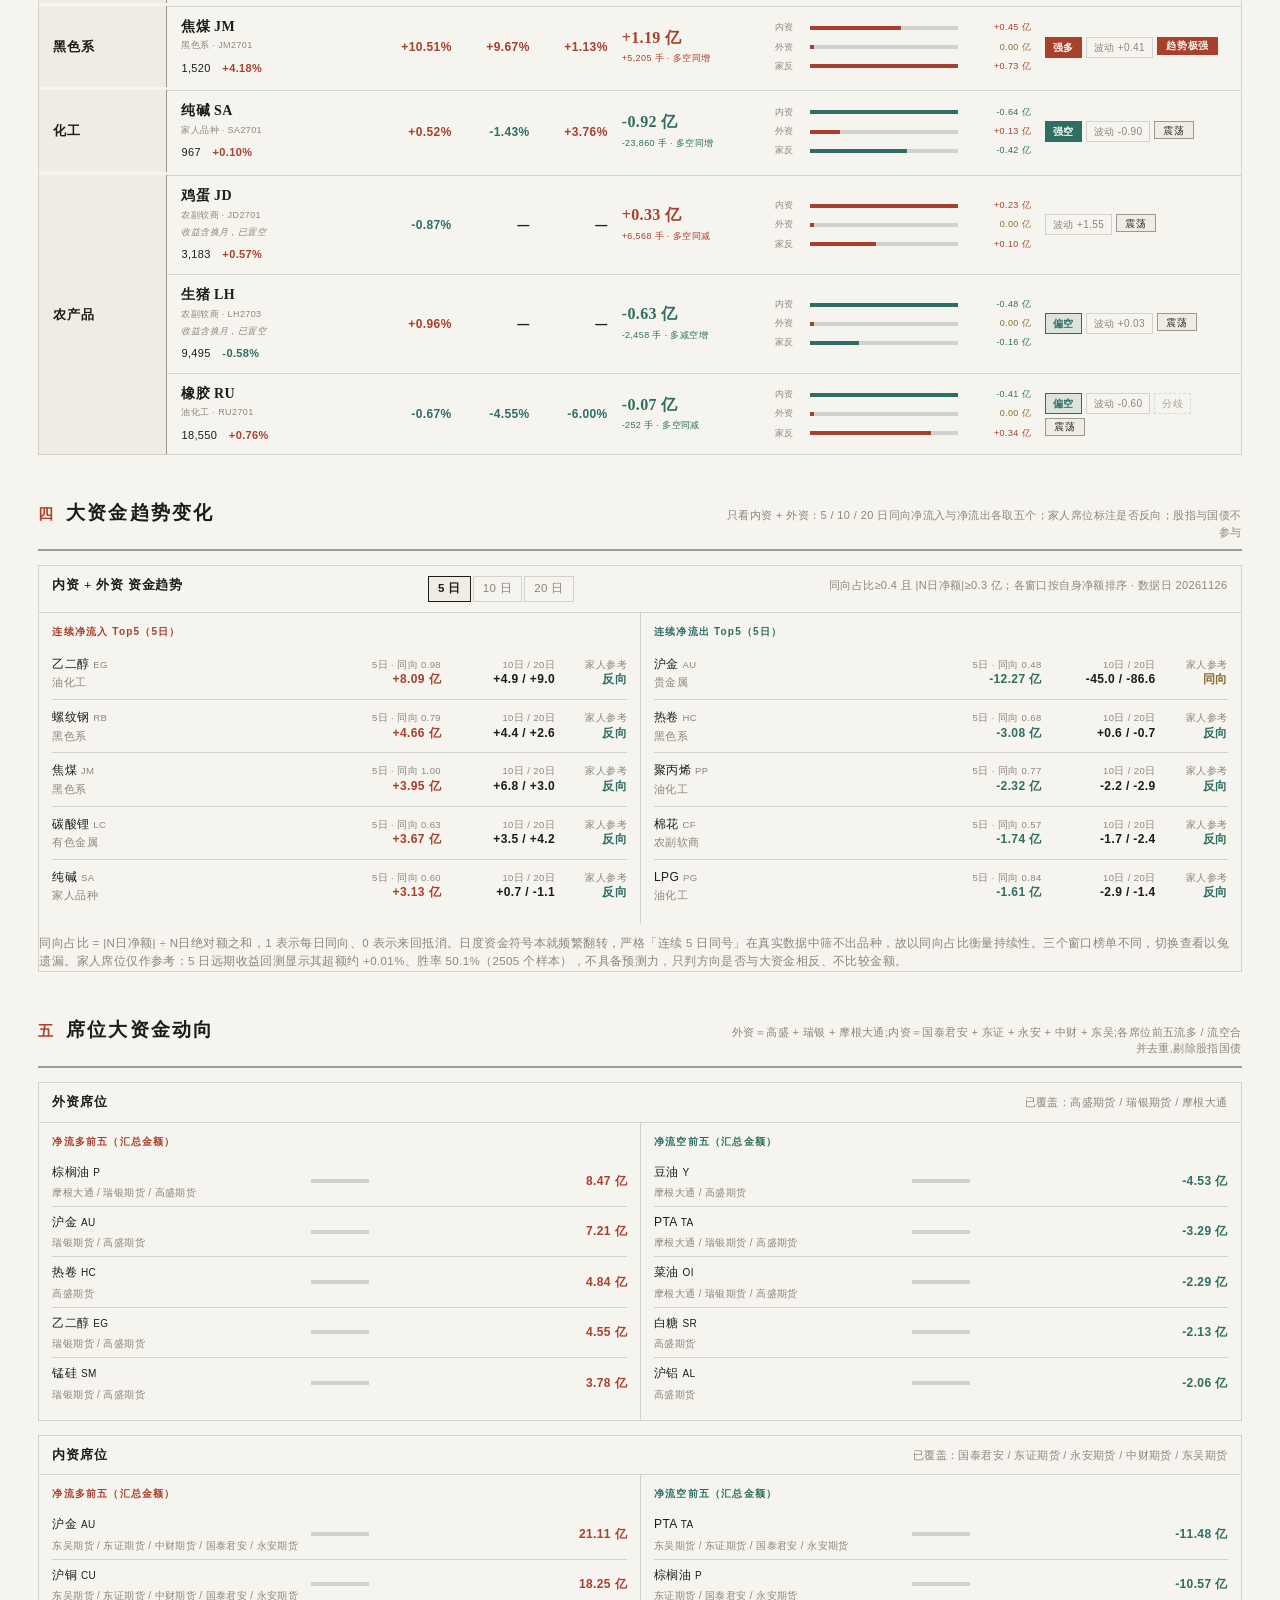
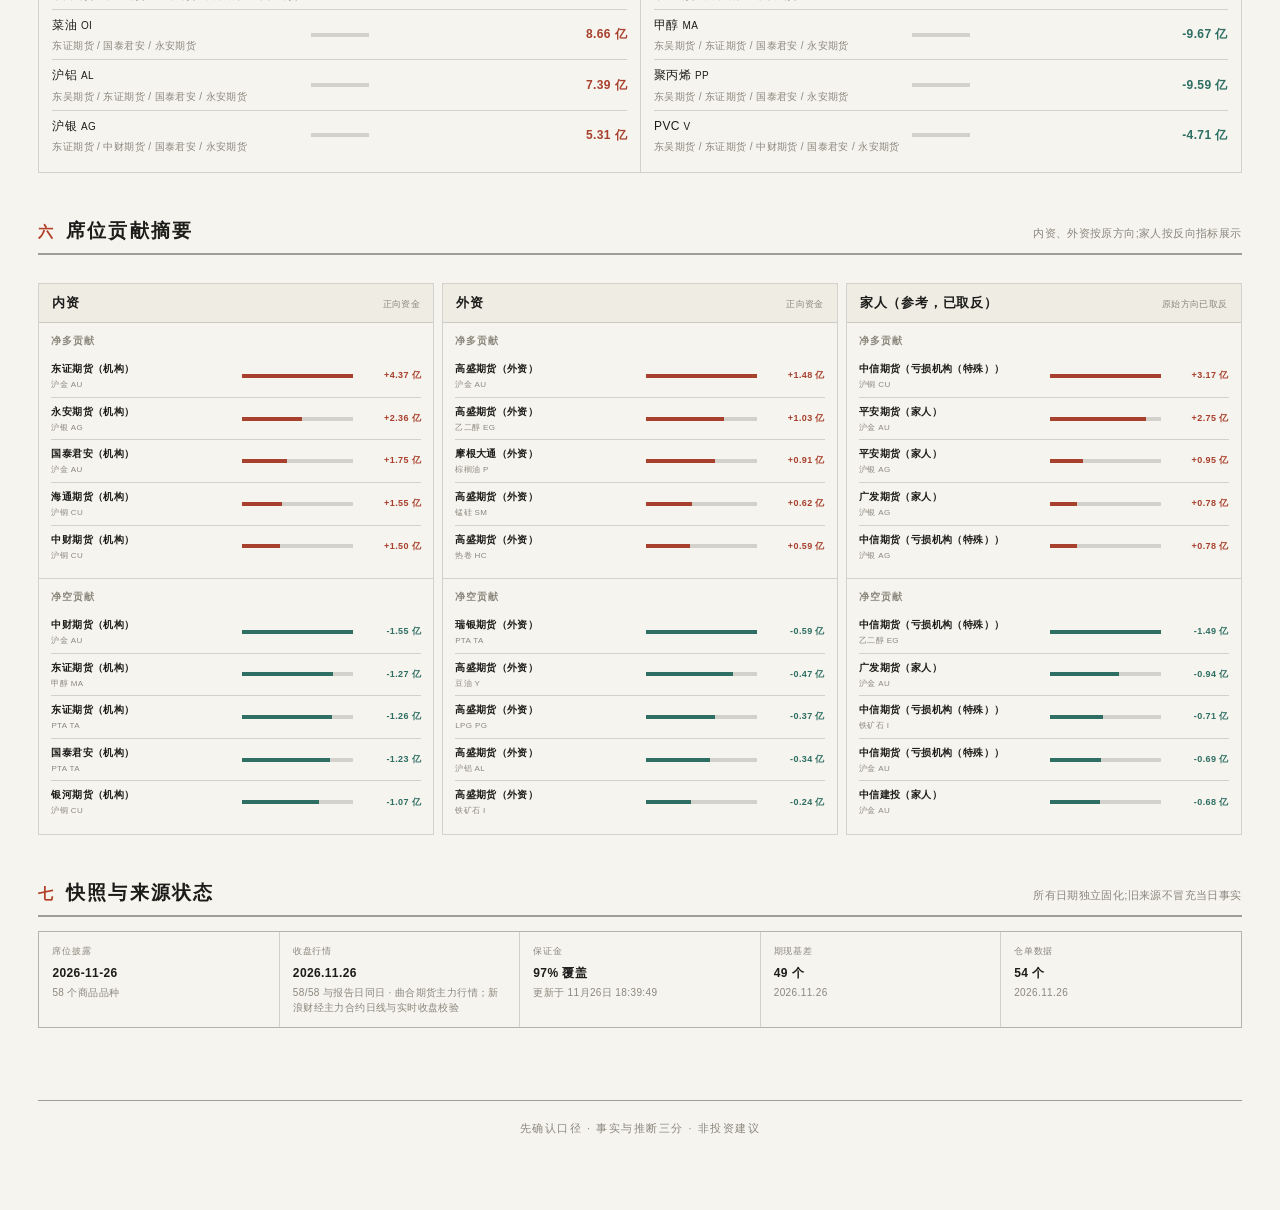
==== commit ea18da17: "feat(ui): 大资金趋势变化板块新增「趋势资金·三家共同方向」 用户需求：海通、东证、永安三家资金切换灵活、偏趋势跟随， 单独汇成一个指标，看它们是否在同一品种上同向加仓。  - 「大资金趋势变" ====
--- a/index.html
+++ b/index.html
@@ -47,7 +47,7 @@
         .catch(function () { return null; });
     })();
   </script>
-  <link rel="stylesheet" href="./styles-v2.css?v=20261123-tags">
+  <link rel="stylesheet" href="./styles-v2.css?v=20261127-trendmoney">
 </head>
 <body>
   <div id="app" class="app-shell" data-ready="false">
@@ -139,6 +139,7 @@
           <p>只看内资 + 外资：5 / 10 / 20 日同向净流入与净流出各取五个；家人席位标注是否反向；股指与国债不参与</p>
         </div>
         <div id="netFlowGrid" class="netflow-grid"></div>
+        <div id="trendMoneyGrid" class="netflow-grid"></div>
 
         <div class="section-heading">
           <div><span class="section-index">五</span><h2>席位大资金动向</h2></div>
@@ -525,6 +526,6 @@
   <script src="./journal-sync.js?v=20261023-fastboot" defer></script>
   <script src="./focus-technical-data.js?v=20261023-fastboot" defer></script>
   <script src="./focus-technical.js?v=20261023-fastboot" defer></script>
-  <script src="./app.js?v=20261123-tags" defer></script>
+  <script src="./app.js?v=20261127-trendmoney" defer></script>
 </body>
 </html>
--- a/styles-v2.css
+++ b/styles-v2.css
@@ -1249,3 +1249,8 @@
    波动调整动量常驻但弱化，恢复触发是稀有事件（当日 2/58）用强调色 */
 .tag.tag-vol { color: var(--muted); border-color: var(--line); font-weight: 400; font-variant-numeric: tabular-nums; }
 .tag.tag-hit { color: #fff; background: #A32D2D; border-color: #A32D2D; font-weight: 500; }
+
+/* 趋势资金（2026-11-27）：三列 —— 品种 / 三家合计 / 分项（海通·东证·永安各一行） */
+.trendmoney-block .sector-item { grid-template-columns: minmax(0, 1fr) 86px 116px; gap: 10px; }
+.trendmoney-block .tm-parts { display: flex; flex-direction: column; align-items: flex-end; gap: 0; white-space: nowrap; }
+.trendmoney-block .tm-parts small { font-size: 10px; line-height: 1.5; font-variant-numeric: tabular-nums; }
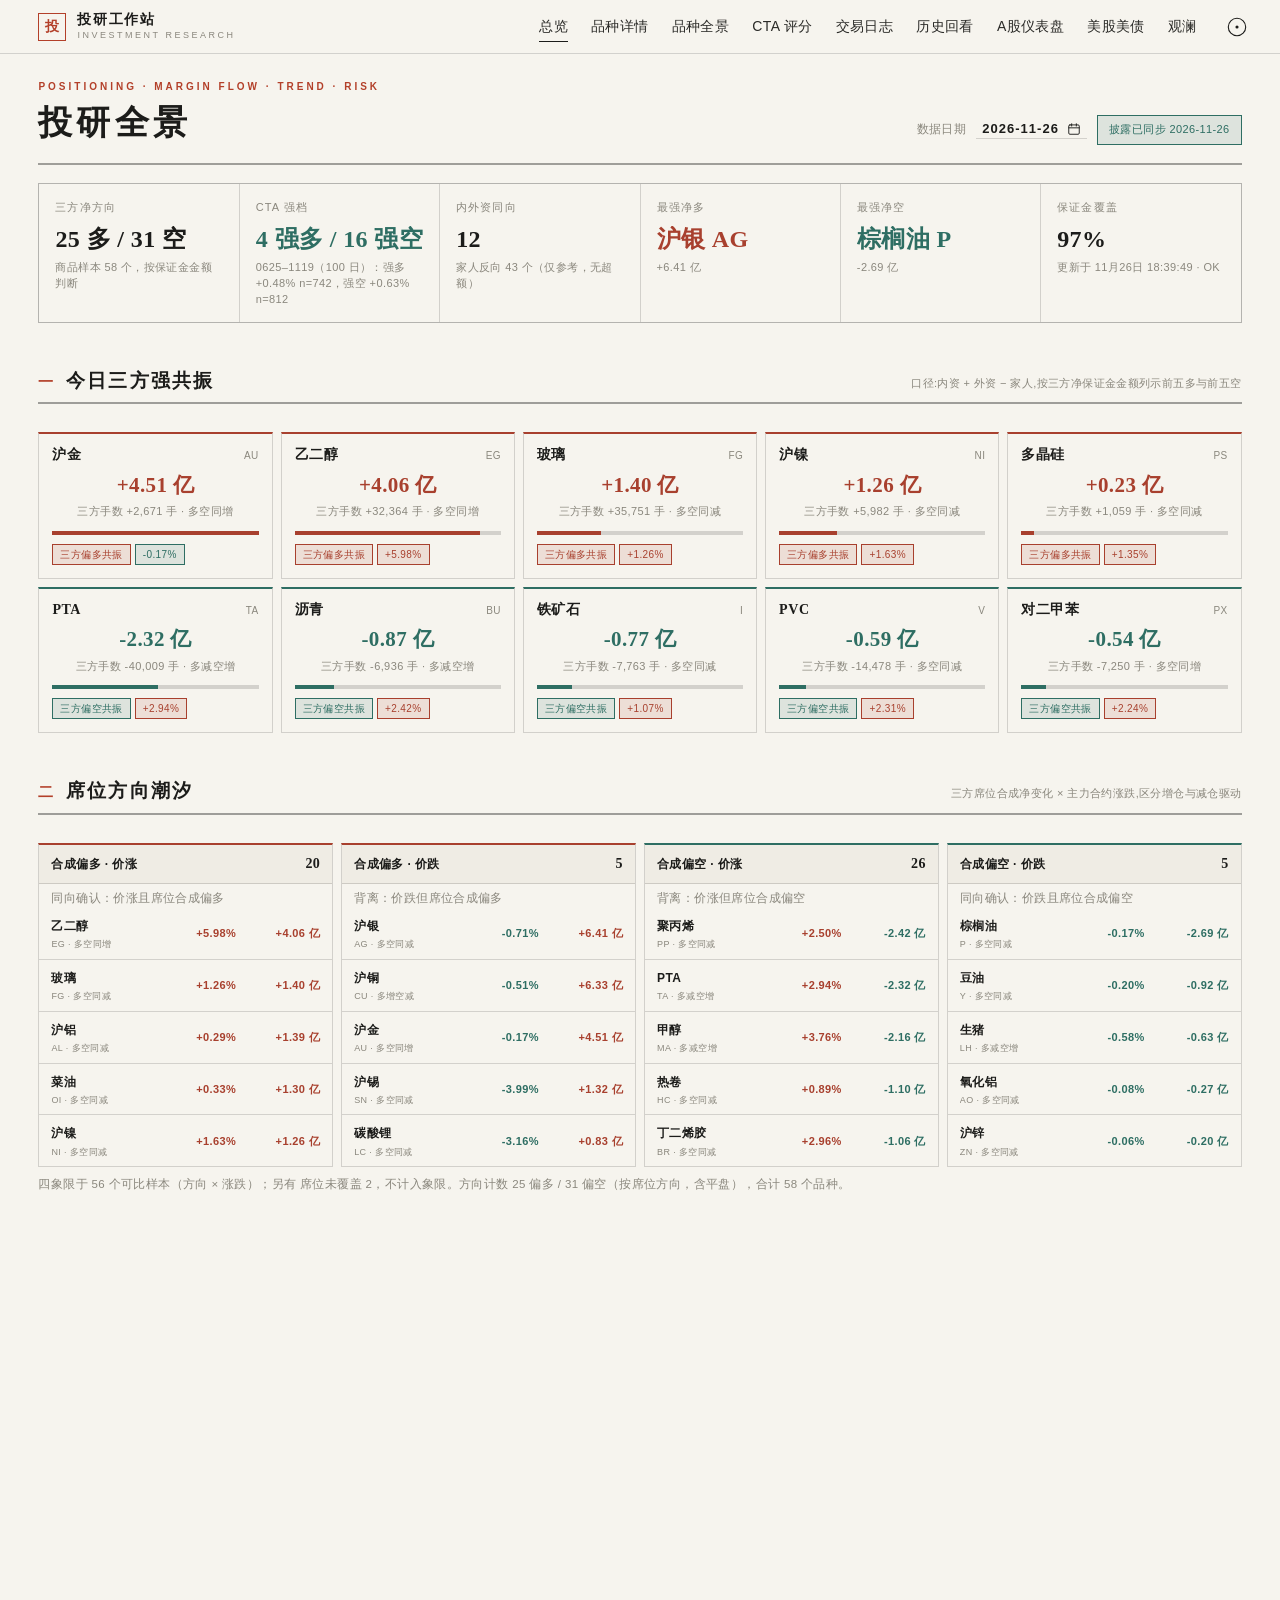
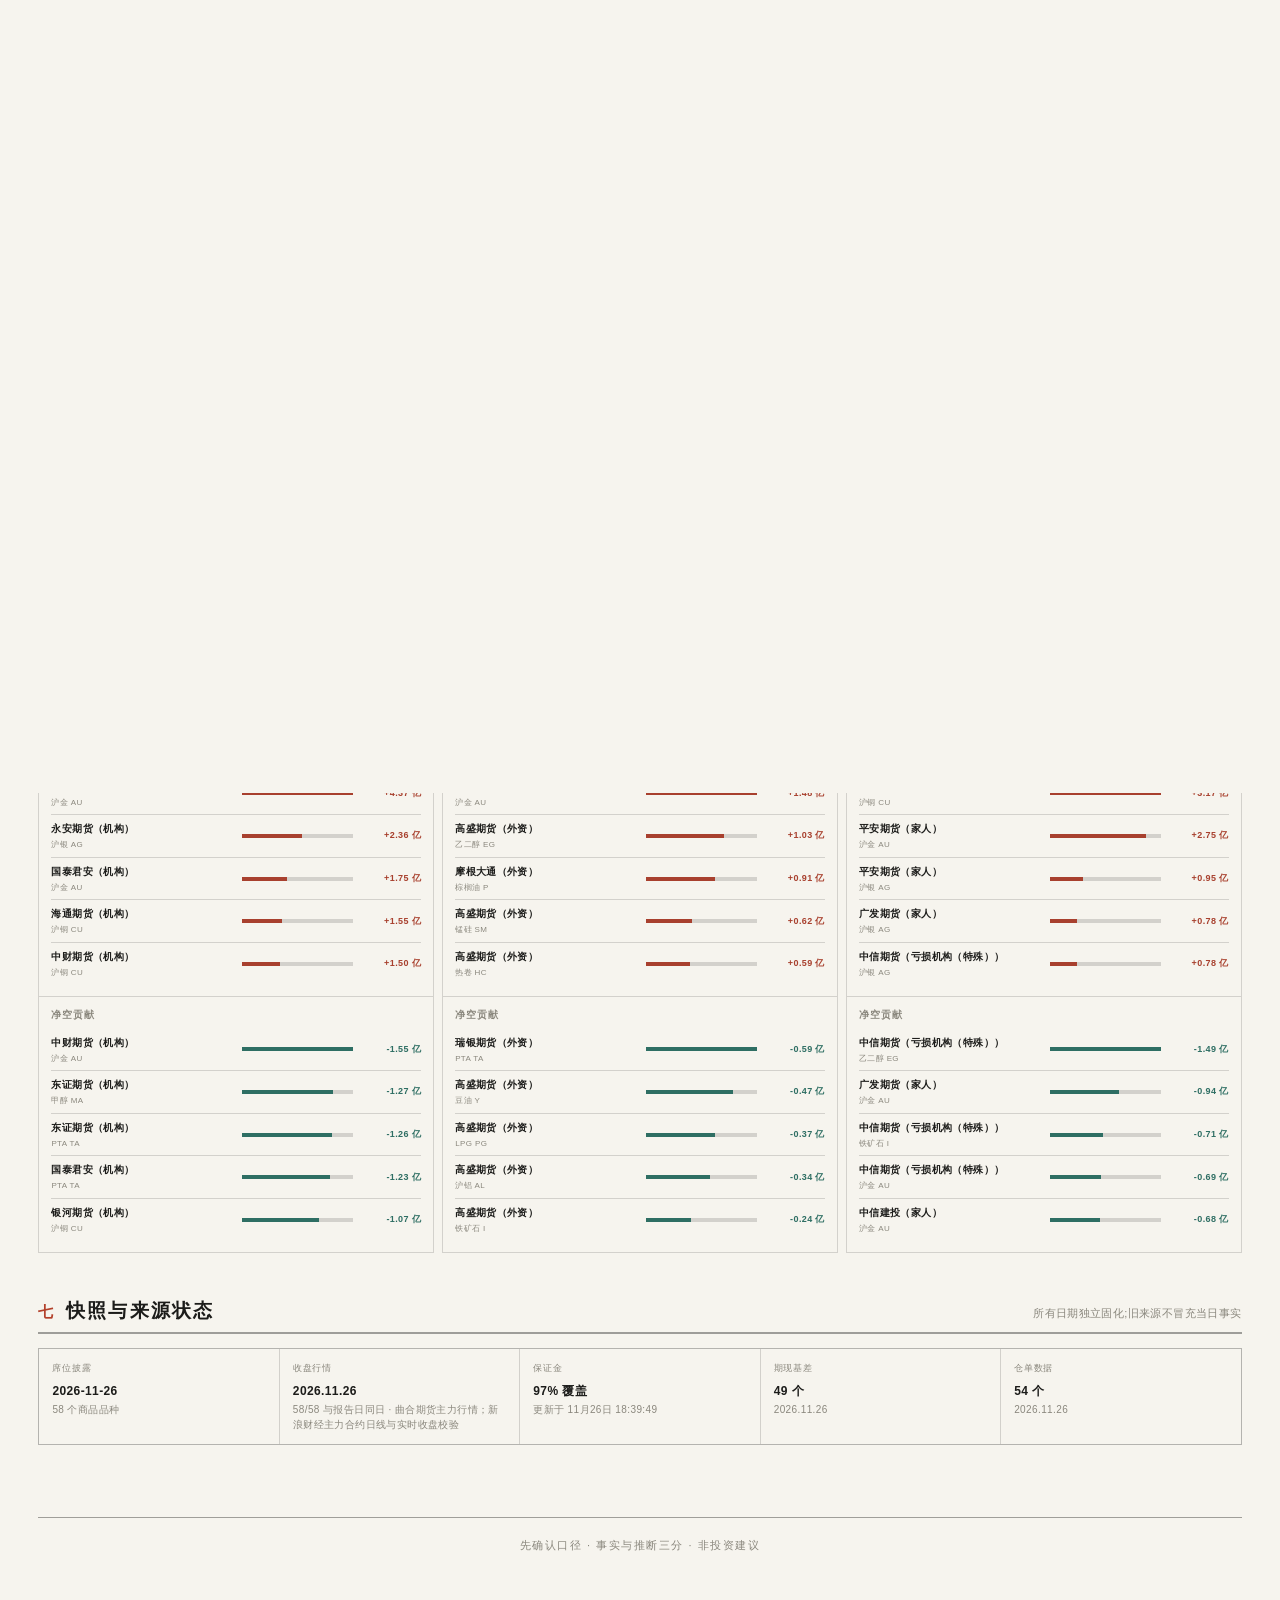
==== commit 6879ea57: "feat(ui): 趋势资金补充「加多/减多/加空/减空」四成分项与驱动标签 用户要求加入减多、减空——这个补充很关键：净额会把「减仓」伪装成方向。 实例：东证 A 当日减多 1,566、减空 2,2" ====
--- a/index.html
+++ b/index.html
@@ -47,7 +47,7 @@
         .catch(function () { return null; });
     })();
   </script>
-  <link rel="stylesheet" href="./styles-v2.css?v=20261127-trendmoney">
+  <link rel="stylesheet" href="./styles-v2.css?v=20261127-tmratio">
 </head>
 <body>
   <div id="app" class="app-shell" data-ready="false">
@@ -526,6 +526,6 @@
   <script src="./journal-sync.js?v=20261023-fastboot" defer></script>
   <script src="./focus-technical-data.js?v=20261023-fastboot" defer></script>
   <script src="./focus-technical.js?v=20261023-fastboot" defer></script>
-  <script src="./app.js?v=20261127-trendmoney" defer></script>
+  <script src="./app.js?v=20261127-tmratio" defer></script>
 </body>
 </html>
--- a/styles-v2.css
+++ b/styles-v2.css
@@ -1254,3 +1254,10 @@
 .trendmoney-block .sector-item { grid-template-columns: minmax(0, 1fr) 86px 116px; gap: 10px; }
 .trendmoney-block .tm-parts { display: flex; flex-direction: column; align-items: flex-end; gap: 0; white-space: nowrap; }
 .trendmoney-block .tm-parts small { font-size: 10px; line-height: 1.5; font-variant-numeric: tabular-nums; }
+
+/* 趋势资金：四个分项单独占一行（跨三列），避免挤进 86px 的窄列 */
+.trendmoney-block .tm-ratio {
+  grid-column: 1 / -1; display: flex; flex-wrap: wrap; gap: 10px;
+  margin-top: 1px; font-size: 10px; color: var(--muted); font-variant-numeric: tabular-nums;
+}
+.trendmoney-block .sector-item { row-gap: 1px; padding: 7px 0; }
